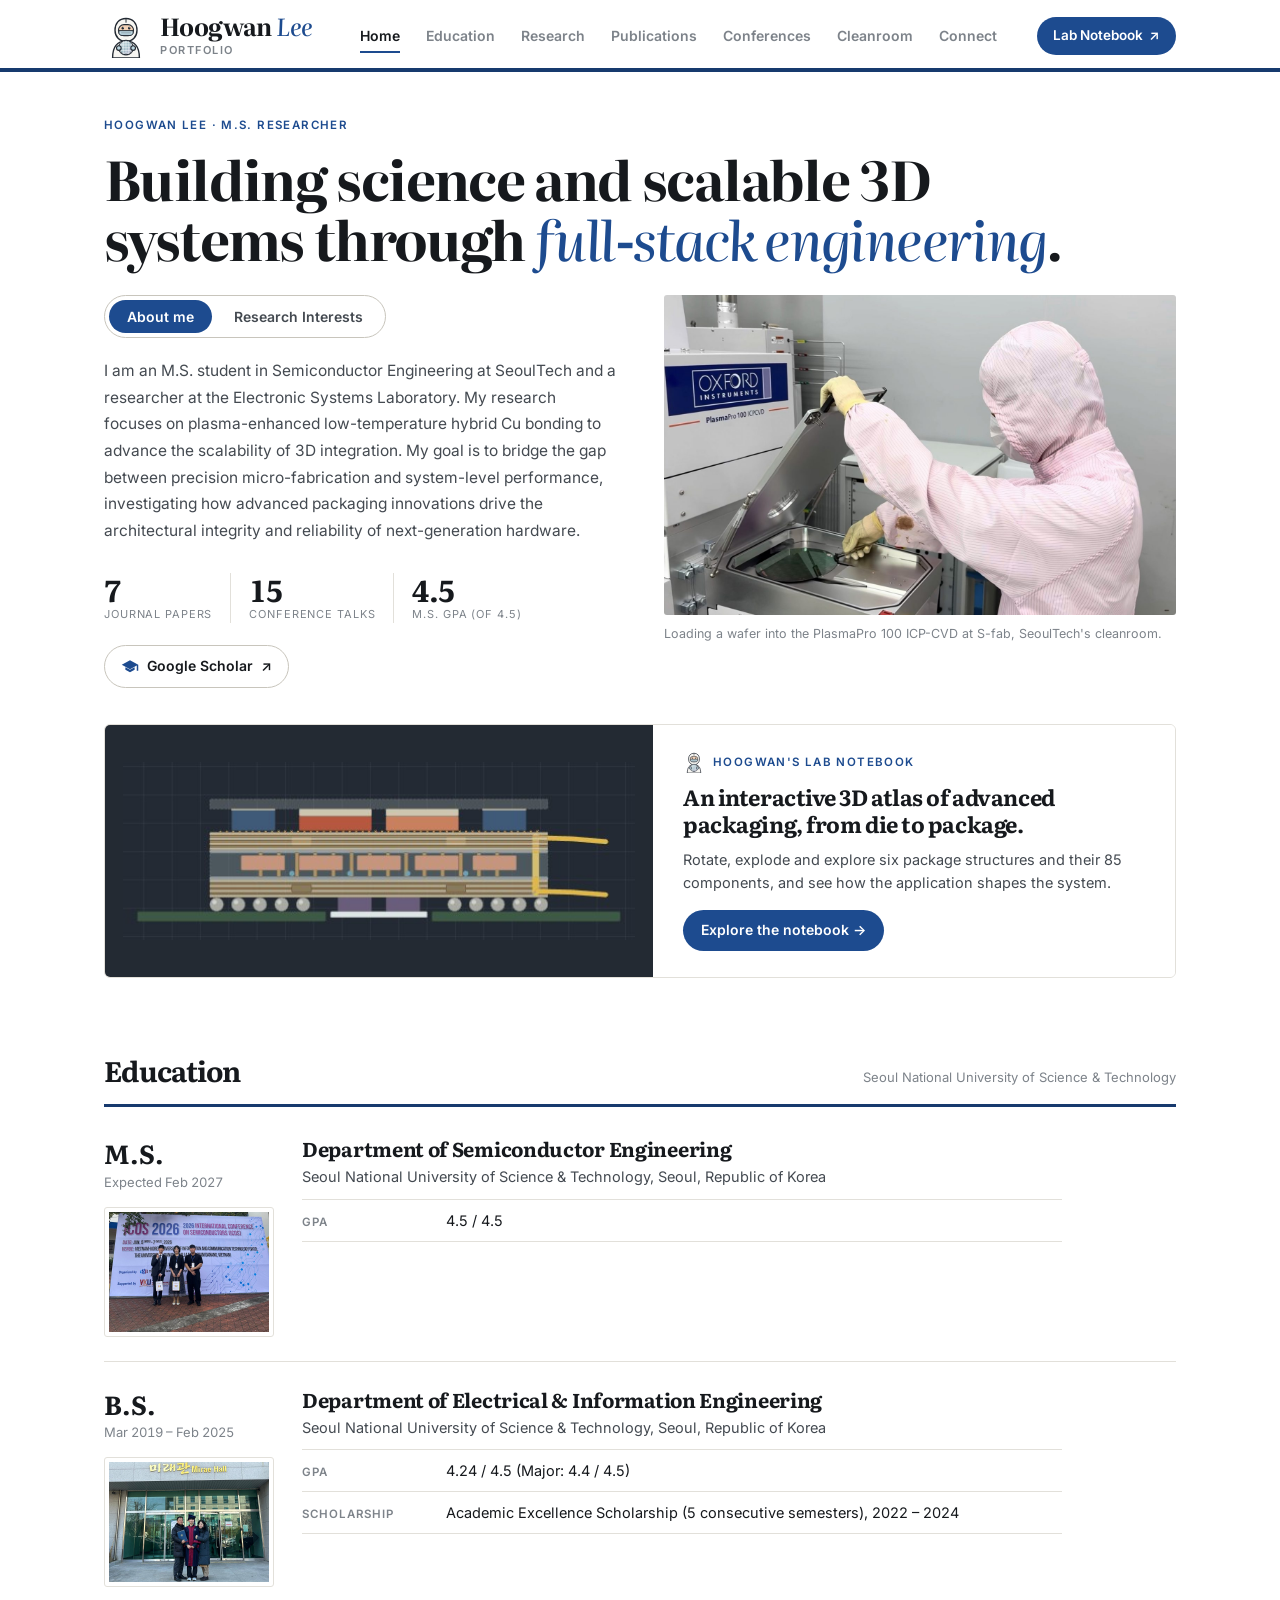
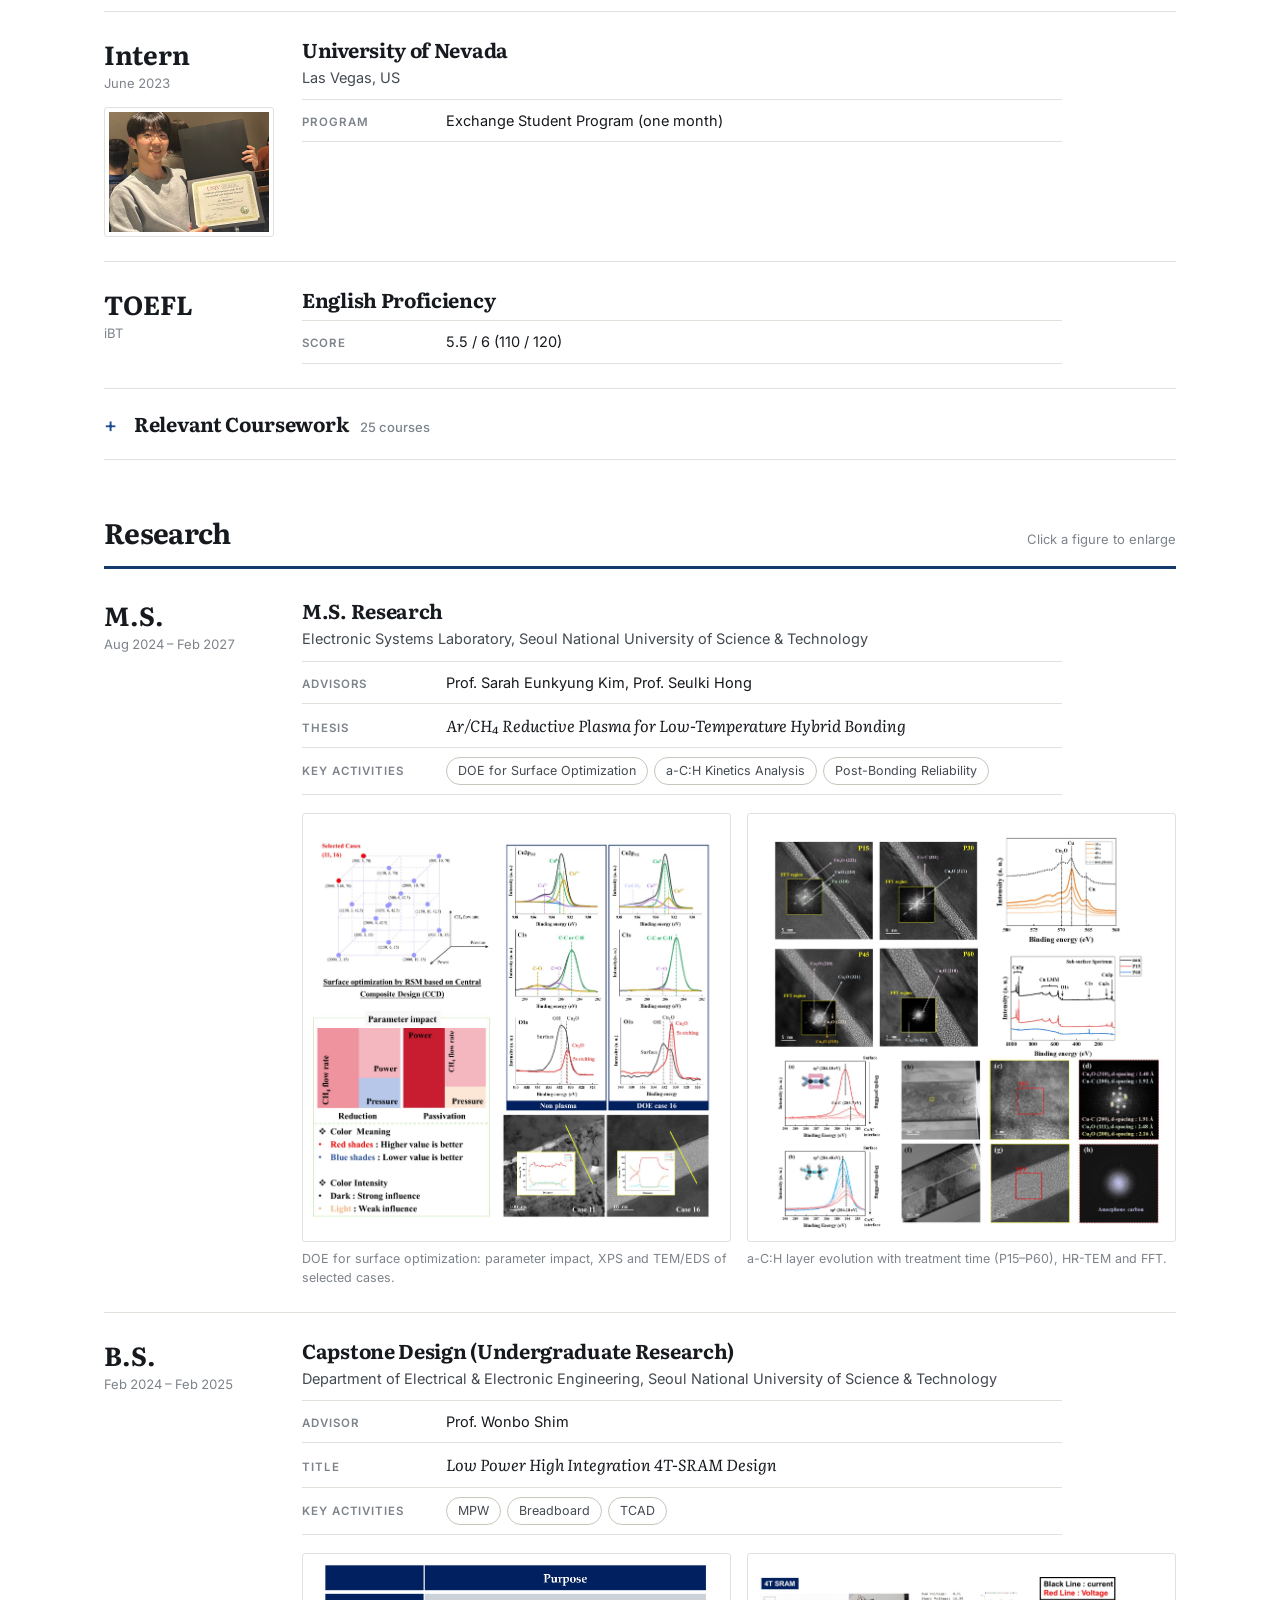
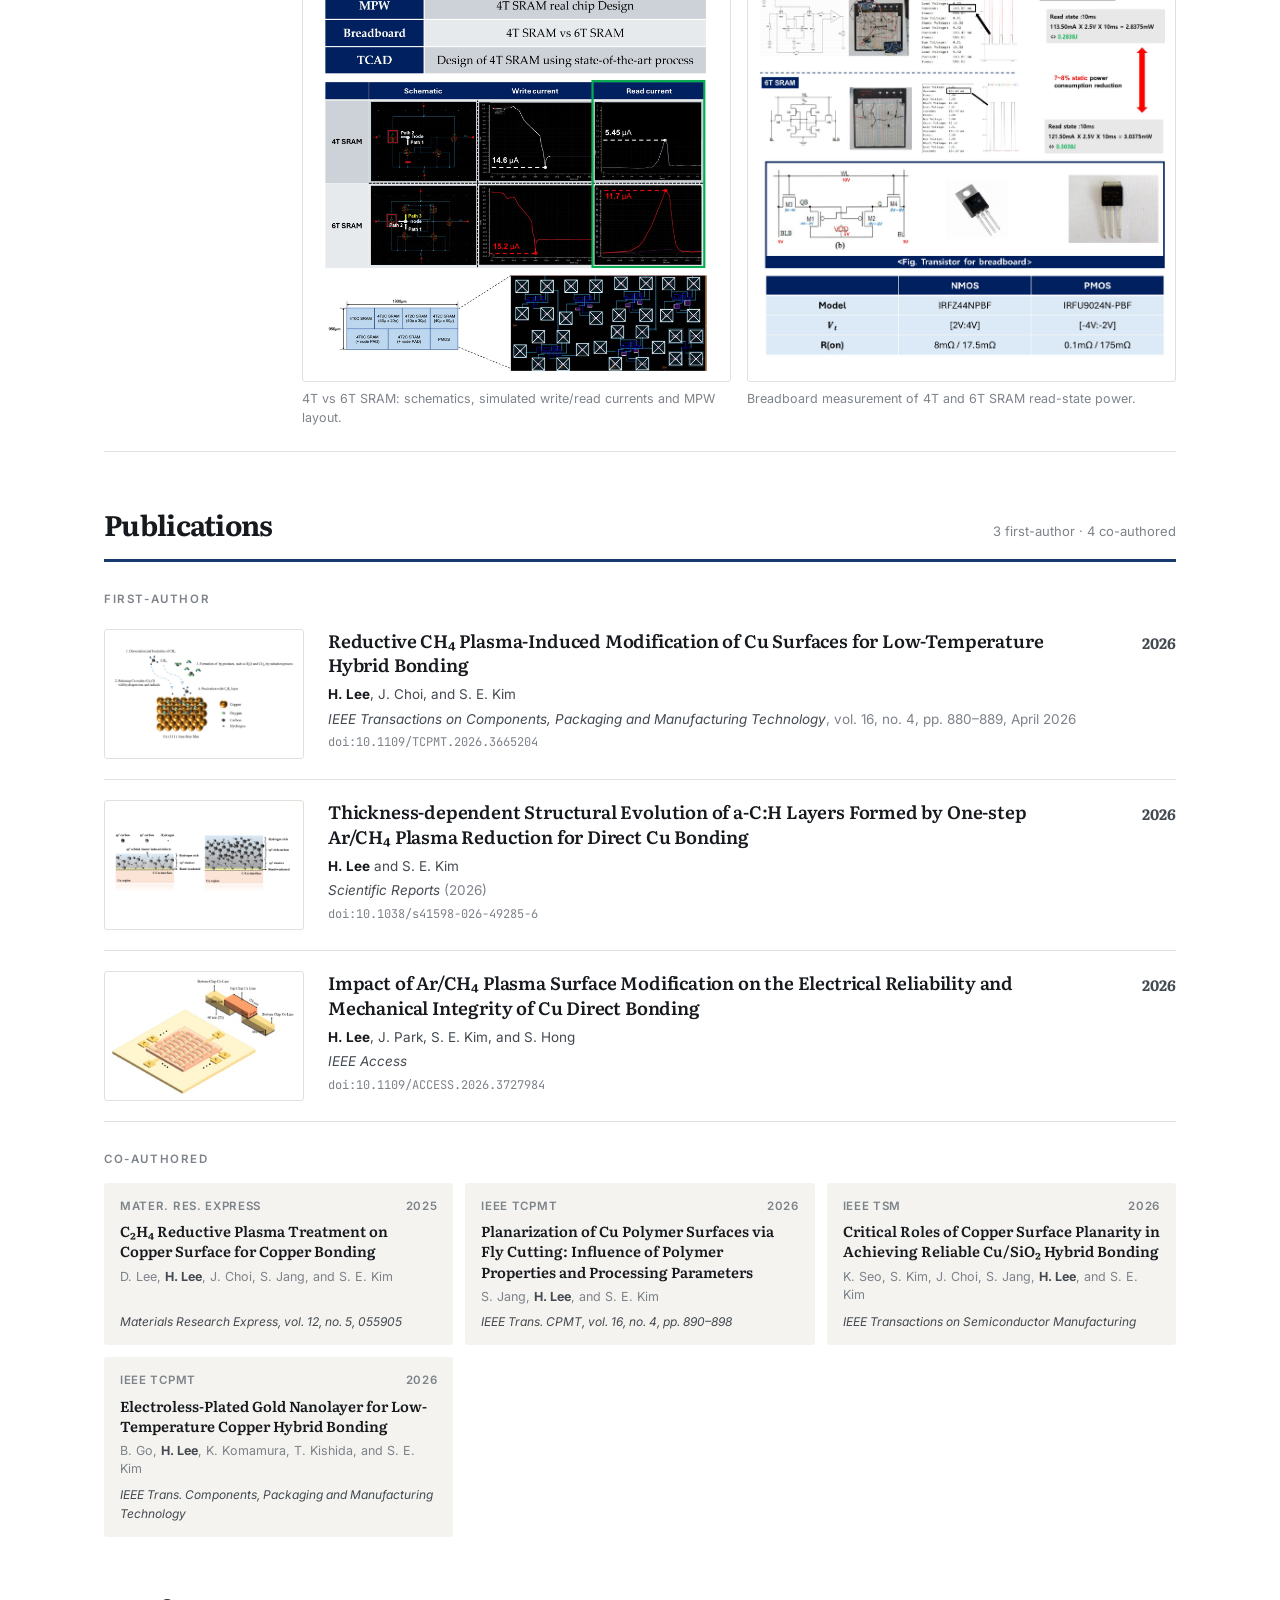
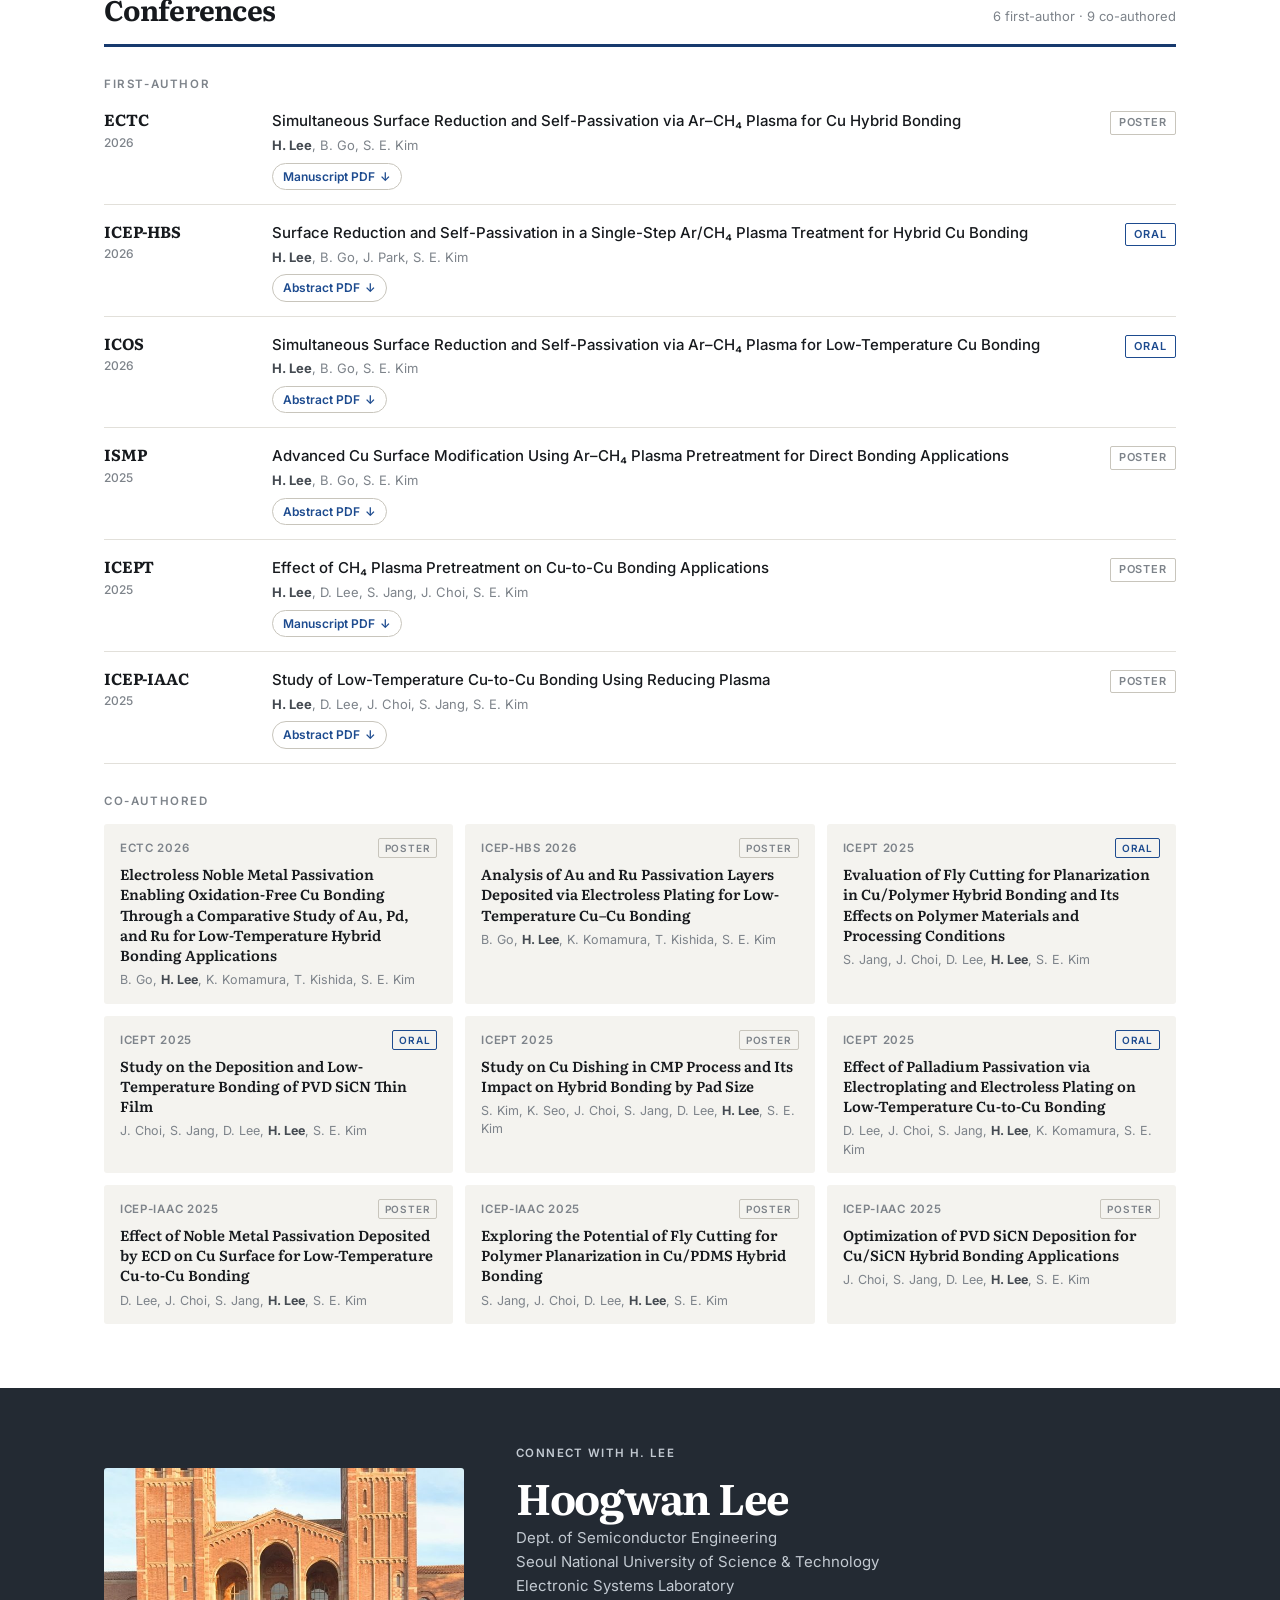
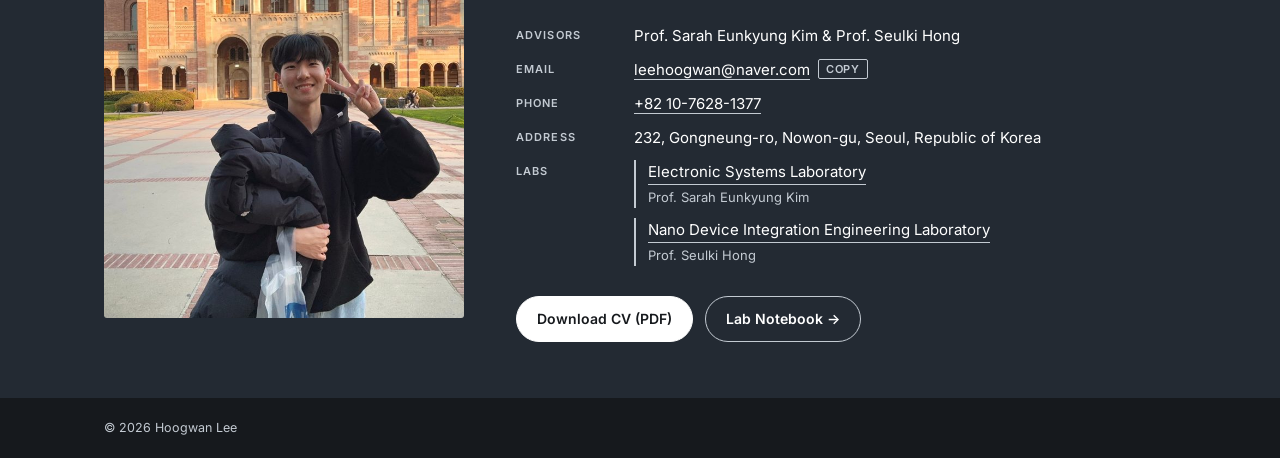
==== index.html @ 61f8e056 "Conferences: downloadable PDFs for first-author abstracts and manuscripts Co-Authored-By: Claude Opu" ====
<!DOCTYPE html>
<html lang="en">
<head>
<meta charset="UTF-8">
<meta name="viewport" content="width=device-width, initial-scale=1.0, viewport-fit=cover">
<title>Hoogwan Lee</title>
<meta name="claude:viewport-fit-sides" content="cover">
<meta name="description" content="Researcher-engineer bridging advanced process innovation with system-level architecture for next-generation 3D integration">
<link rel="icon" type="image/svg+xml" href="assets/engineer.svg">
<meta property="og:type" content="website">
<meta property="og:site_name" content="Hoogwan's Portfolio">
<meta property="og:title" content="Hoogwan's Portfolio">
<meta property="og:description" content="Hoogwan Lee · Semiconductor Engineering · Advanced Packaging">
<meta property="og:url" content="https://hoogwan-portfolio.vercel.app/">
<meta property="og:image" content="https://hoogwan-portfolio.vercel.app/assets/og-image.png">
<meta property="og:image:width" content="1200">
<meta property="og:image:height" content="630">
<meta name="twitter:card" content="summary_large_image">
<meta name="twitter:title" content="Hoogwan's Portfolio">
<meta name="twitter:image" content="https://hoogwan-portfolio.vercel.app/assets/og-image.png">
<link rel="preconnect" href="https://fonts.googleapis.com">
<link rel="preconnect" href="https://fonts.gstatic.com" crossorigin>
<link href="https://fonts.googleapis.com/css2?family=Literata:ital,opsz,wght@0,7..72,400..800;1,7..72,400..700&family=Inter:wght@400;500;600;700&family=JetBrains+Mono:wght@400;500&display=swap" rel="stylesheet">
<style>
/* Layout: science-journal front page (as Hoogwan's Lab Notebook) — white page, ink type, heavy rules in one deep-blue signal colour */
:root {
  --ink: #16191d;
  --slate: #232a33;
  --mist: #c8c5bc;
  --bg: #ffffff;
  --plate: #ffffff;
  --panel: #f4f3ef;
  --line: #e2e0da;
  --line-strong: #c8c5bc;
  --ink-mid: #444a51;
  --ink-soft: #7d838a;
  --rule: #173a6e;
  --signal: #1d4b8f;
  --band: #232a33;
  --band-deep: #16191d;
  --on-band: #ffffff;
  --on-band-soft: #c3cad2;
  --serif: 'Literata', 'Source Serif 4', Georgia, 'Times New Roman', serif;
  --sans: 'Inter', -apple-system, 'Segoe UI', Roboto, 'Apple SD Gothic Neo', sans-serif;
  --mono: 'JetBrains Mono', 'SF Mono', Menlo, Consolas, monospace;
  --masthead-h: 72px;
}
@media (prefers-color-scheme: dark) {
  :root:not([data-theme="light"]) {
    --bg: #121418; --plate: #ffffff; --panel: #1b1e23; --line: #2b2f36; --line-strong: #3d424a; --mist: #4b5361;
    --ink: #eceae5; --ink-mid: #b9bcc1; --ink-soft: #868b92; --rule: #4f7cc4; --signal: #8fb2ea;
    --band: #1e242c; --band-deep: #0f1114; --on-band: #f4f4f2; --on-band-soft: #aab2bb;
    color-scheme: dark;
  }
}
:root[data-theme="dark"] {
  --bg: #121418; --plate: #ffffff; --panel: #1b1e23; --line: #2b2f36; --line-strong: #3d424a; --mist: #4b5361;
  --ink: #eceae5; --ink-mid: #b9bcc1; --ink-soft: #868b92; --rule: #4f7cc4; --signal: #8fb2ea;
  --band: #1e242c; --band-deep: #0f1114; --on-band: #f4f4f2; --on-band-soft: #aab2bb;
  color-scheme: dark;
}

* { box-sizing: border-box; }
[hidden] { display: none !important; }
html { scroll-behavior: smooth; }
@media (prefers-reduced-motion: reduce) { html { scroll-behavior: auto; } * { transition: none !important; } }
body {
  margin: 0; background: var(--bg); color: var(--ink);
  font-family: var(--sans); font-size: 15px; line-height: 1.6; -webkit-font-smoothing: antialiased;
}
a { color: inherit; }
:focus-visible { outline: 2px solid var(--signal); outline-offset: 3px; }
.wrap {
  max-width: 1120px; margin: 0 auto;
  padding-left: max(24px, env(safe-area-inset-left, 0px));
  padding-right: max(24px, env(safe-area-inset-right, 0px));
}

/* ---------- masthead ---------- */
.masthead { position: sticky; top: env(safe-area-inset-top, 0px); z-index: 20; background: var(--bg); box-shadow: inset 0 -4px 0 var(--rule); }
.masthead .wrap { display: flex; align-items: center; gap: 28px; min-height: var(--masthead-h); }
.brand { display: flex; align-items: center; gap: 12px; text-decoration: none; flex-shrink: 0; }
.brand img { width: 44px; height: 44px; display: block; }
.brand-name { display: block; font-family: var(--serif); font-size: 24px; font-weight: 700; line-height: 1.05; letter-spacing: -0.025em; font-variation-settings: "opsz" 60; }
.brand-name em { font-style: italic; font-weight: 500; color: var(--signal); }
.brand-sub { display: block; margin-top: 4px; font-size: 11px; font-weight: 600; letter-spacing: 0.14em; text-transform: uppercase; color: var(--ink-soft); }
.nav { margin-left: auto; display: flex; gap: 2px; overflow-x: auto; scrollbar-width: none; }
.nav::-webkit-scrollbar { display: none; }
.nav a { position: relative; padding: 24px 12px; font-size: 14px; font-weight: 600; color: var(--ink-soft); text-decoration: none; white-space: nowrap; transition: color .15s; }
.nav a:hover, .nav a.active { color: var(--ink); }
.nav a.active::after { content: ""; position: absolute; left: 12px; right: 12px; bottom: 18px; height: 2px; background: var(--signal); }
.nav a.page::after { content: " ↗"; font-weight: 500; color: var(--ink-soft); position: static; background: none; }

.nb-btn { flex-shrink: 0; display: inline-flex; align-items: center; gap: 6px; padding: 8px 16px; border-radius: 999px; background: var(--signal); color: var(--bg); font-size: 13.5px; font-weight: 600; text-decoration: none; white-space: nowrap; transition: filter .15s, transform .15s; }
.nb-btn:hover { filter: brightness(1.12); transform: translateY(-1px); }

/* ---------- shared scaffolding ---------- */
section { scroll-margin-top: calc(var(--masthead-h) + 12px); }
.block { padding-block: 30px 20px; }
.head { display: flex; align-items: baseline; flex-wrap: wrap; gap: 6px 14px; border-bottom: 3px solid var(--rule); padding-bottom: 12px; margin-bottom: 4px; }
.head h2 { margin: 0; font-family: var(--serif); font-size: 28px; font-weight: 700; letter-spacing: -0.025em; text-wrap: balance; }
.head-note { margin-left: auto; font-size: 13px; color: var(--ink-soft); }
.kicker { font-size: 11.5px; font-weight: 600; letter-spacing: 0.12em; text-transform: uppercase; color: var(--signal); }
.sub { margin: 28px 0 0; font-size: 11.5px; font-weight: 600; letter-spacing: 0.14em; text-transform: uppercase; color: var(--ink-soft); }
.link { text-decoration: none; background-image: linear-gradient(var(--signal), var(--signal)); background-size: 0 1.5px; background-position: 0 100%; background-repeat: no-repeat; transition: background-size .25s; }
.link:hover { background-size: 100% 1.5px; }
.more::after { content: " →"; color: var(--signal); }
.chips { display: flex; flex-wrap: wrap; gap: 6px; }
.chip { border: 1px solid var(--line-strong); border-radius: 999px; padding: 3px 11px; font-size: 12.5px; color: var(--ink-mid); background: transparent; white-space: nowrap; }

/* ---------- lead / tabs ---------- */
.lead-top { padding-block: 44px 28px; }
.lead-top h1 { margin: 14px 0 0; max-width: 1000px; font-family: var(--serif); font-size: clamp(32px, 4.4vw, 54px); font-weight: 700; line-height: 1.1; letter-spacing: -0.03em; font-variation-settings: "opsz" 72; text-wrap: balance; }
.lead-top h1 em { font-style: italic; font-weight: 500; color: var(--signal); }
.lead { display: grid; grid-template-columns: 1fr 1fr; gap: 48px; align-items: start; padding-block: 0 36px; }
.lead > * { min-width: 0; }
.tabs { display: inline-flex; gap: 4px; padding: 4px; margin-bottom: 20px; border: 1px solid var(--line-strong); border-radius: 999px; max-width: 100%; overflow-x: auto; scrollbar-width: none; }
.tab { border: 0; background: transparent; padding: 8px 18px; border-radius: 999px; font: 600 14px var(--sans); color: var(--ink-mid); cursor: pointer; white-space: nowrap; transition: background .15s, color .15s; }
.tab:hover { color: var(--ink); background: var(--panel); }
.tab[aria-selected="true"] { color: var(--bg); background: var(--signal); }
.tabpanel { min-height: 0; }
.tabpanel p { margin: 0 0 16px; font-size: 15.5px; line-height: 1.72; color: var(--ink-mid); max-width: 560px; }
.kv { margin: 0; padding: 0; list-style: none; display: grid; gap: 0; max-width: 560px; }
.kv li { display: flex; justify-content: space-between; flex-wrap: wrap; gap: 2px 16px; padding: 8px 0; border-top: 1px solid var(--line); font-size: 14px; }
.kv li span:last-child { color: var(--ink-soft); font-variant-numeric: tabular-nums; }
.interest-tags { margin: 4px 0 18px; }
.stats { display: flex; flex-wrap: wrap; row-gap: 14px; margin-top: 28px; }
.stats div { display: flex; flex-direction: column; padding-right: 18px; margin-right: 18px; border-right: 1px solid var(--line); font-size: 11px; letter-spacing: 0.08em; text-transform: uppercase; color: var(--ink-soft); }
.stats div:last-child { border-right: none; }
.stats b { font-family: var(--serif); font-size: 30px; font-weight: 700; color: var(--ink); letter-spacing: -0.02em; text-transform: none; line-height: 1.1; font-variant-numeric: tabular-nums; }
.fig { margin: 0; }
.fig img { display: block; width: 100%; height: auto; aspect-ratio: 16 / 10; object-fit: cover; border-radius: 3px; max-width: 100%; }
.fig figcaption { margin-top: 10px; font-size: 12.5px; line-height: 1.5; color: var(--ink-soft); }
.fig figcaption b { font-family: var(--serif); color: var(--ink); margin-right: 4px; }

/* ---------- coursework (expandable) ---------- */
.courses { border-bottom: 1px solid var(--line); }
.courses summary { list-style: none; cursor: pointer; display: flex; align-items: baseline; gap: 12px; padding: 18px 0; font-family: var(--serif); font-size: 20px; font-weight: 700; letter-spacing: -0.015em; }
.courses summary::-webkit-details-marker { display: none; }
.courses summary::before { content: "+"; width: 18px; font-family: var(--sans); font-weight: 500; color: var(--signal); }
.courses[open] summary::before { content: "−"; }
.courses summary:hover { color: var(--signal); }
.courses-count { font-family: var(--sans); font-size: 13px; font-weight: 500; color: var(--ink-soft); letter-spacing: 0; }
.courses-body { display: grid; grid-template-columns: 1fr 2fr; gap: 32px; padding: 0 0 24px 30px; }
.courses-body > * { min-width: 0; }
.courses-body h3 { margin: 0 0 8px; font-size: 11.5px; font-weight: 600; letter-spacing: 0.12em; text-transform: uppercase; color: var(--signal); }
.courses-body h3 span { color: var(--ink-soft); margin-left: 4px; }
.course-list { margin: 0; padding: 0; list-style: none; }
.course-list.two { columns: 2; column-gap: 28px; }
.course-list li { break-inside: avoid; padding: 6px 0; border-top: 1px solid var(--line); font-size: 14px; color: var(--ink-mid); }

/* ---------- lab notebook feature card ---------- */
.nb-card { display: grid; grid-template-columns: minmax(0, 1.05fr) minmax(0, 1fr); align-items: stretch; margin-bottom: 40px; border: 1px solid var(--line); border-radius: 6px; overflow: hidden; text-decoration: none; background: var(--plate); transition: border-color .2s, box-shadow .2s; }
.nb-card:hover { border-color: var(--signal); box-shadow: 0 6px 24px rgba(23,58,110,0.12); }
.nb-shot { display: block; background: #232a33; padding: 18px; }
.nb-shot img { display: block; width: 100%; height: 100%; max-width: 100%; object-fit: contain; transition: transform .4s; }
.nb-card:hover .nb-shot img { transform: scale(1.03); }
.nb-text { display: flex; flex-direction: column; justify-content: center; gap: 10px; padding: 26px 30px; background: var(--bg); }
.nb-kicker { display: flex; align-items: center; gap: 8px; font-size: 11.5px; font-weight: 600; letter-spacing: 0.12em; text-transform: uppercase; color: var(--signal); }
.nb-kicker img { width: 22px; height: 22px; }
.nb-title { font-family: var(--serif); font-size: 22px; font-weight: 700; line-height: 1.25; letter-spacing: -0.02em; color: var(--ink); text-wrap: balance; }
.nb-desc { font-size: 14.5px; line-height: 1.6; color: var(--ink-mid); }
.nb-cta { align-self: flex-start; margin-top: 6px; padding: 9px 18px; border-radius: 999px; background: var(--signal); color: var(--bg); font-size: 14px; font-weight: 600; }
.nb-cta span { display: inline-block; transition: transform .2s; }
.nb-card:hover .nb-cta span { transform: translateX(3px); }

/* ---------- rows ---------- */
.rows { display: flex; flex-direction: column; }
.row { display: grid; grid-template-columns: 170px 1fr; gap: 28px; padding: 24px 0; border-bottom: 1px solid var(--line); }
.row > * { min-width: 0; }
.when { font-size: 13px; color: var(--ink-soft); font-variant-numeric: tabular-nums; padding-top: 4px; }
.when .deg { display: block; font-family: var(--serif); font-size: 26px; font-weight: 700; color: var(--ink); line-height: 1.1; margin-bottom: 4px; }
.row h3 { margin: 0 0 4px; font-family: var(--serif); font-size: 20px; font-weight: 700; letter-spacing: -0.015em; line-height: 1.3; }
.row .where { margin: 0 0 10px; color: var(--ink-mid); font-size: 14.5px; }
.facts { margin: 8px 0 0; padding: 0; list-style: none; display: flex; flex-direction: column; font-size: 14.5px; max-width: 760px; border-bottom: 1px solid var(--line); }
.facts li { display: grid; grid-template-columns: 128px 1fr; gap: 16px; padding: 9px 0; border-top: 1px solid var(--line); align-items: baseline; }
.facts li > span { min-width: 0; }
.facts li > span:first-child { color: var(--ink-soft); font-size: 11.5px; font-weight: 600; letter-spacing: 0.08em; text-transform: uppercase; }
.row-photo.zoom { display: block; width: 100%; max-width: 170px; margin-top: 14px; padding: 4px; }
.row-photo.zoom img { aspect-ratio: 4 / 3; object-fit: cover; }
.scholar-link { display: inline-flex; align-items: center; gap: 8px; margin-top: 22px; padding: 9px 16px; border: 1px solid var(--line-strong); border-radius: 999px; font-size: 14px; font-weight: 600; color: var(--ink); text-decoration: none; transition: border-color .15s, color .15s; }
.scholar-link svg { color: var(--signal); }
.scholar-link:hover { border-color: var(--signal); color: var(--signal); }
.thesis { font-family: var(--serif); font-style: italic; font-size: 16px; }

/* figures inside research rows */
.plates { display: grid; grid-template-columns: repeat(2, minmax(0, 1fr)); gap: 16px; margin-top: 18px; }
.plate { margin: 0; display: flex; flex-direction: column; gap: 8px; }
.zoom { display: block; width: 100%; padding: 10px; border: 1px solid var(--line); border-radius: 3px; background: var(--plate); cursor: zoom-in; transition: border-color .15s; }
.zoom:hover { border-color: var(--mist); }
.zoom img { display: block; width: 100%; height: auto; aspect-ratio: 1 / 1; object-fit: contain; max-width: 100%; }
.plate figcaption { font-size: 12.5px; line-height: 1.5; color: var(--ink-soft); }
.plate figcaption b { font-family: var(--serif); color: var(--ink); margin-right: 4px; }

/* ---------- publications: first-author ---------- */
.lead-pubs { list-style: none; margin: 0; padding: 0; }
.lead-pub { display: grid; grid-template-columns: 200px 1fr 60px; gap: 24px; align-items: start; padding: 20px 0; border-bottom: 1px solid var(--line); }
.lead-pub > * { min-width: 0; }
.lead-pub .zoom { padding: 6px; }
.lead-pub .zoom img { aspect-ratio: 16 / 10; }
.pub-title { margin: 0 0 6px; font-family: var(--serif); font-size: 18px; font-weight: 600; line-height: 1.38; letter-spacing: -0.01em; }
.pub-title a { text-decoration: none; }
.pub-auth { margin: 0 0 3px; font-size: 13.5px; color: var(--ink-mid); }
.pub-auth b { color: var(--ink); font-weight: 700; }
.pub-venue { margin: 0; font-size: 13.5px; color: var(--ink-soft); }
.pub-venue i { color: var(--ink-mid); }
.pub-doi { display: block; margin-top: 3px; font-family: var(--mono); font-size: 12px; overflow-wrap: anywhere; }
.pub-year { text-align: right; font-family: var(--serif); font-size: 15px; font-weight: 700; color: var(--ink-mid); padding-top: 2px; }

/* ---------- conferences: first-author ---------- */
.confs { list-style: none; margin: 0; padding: 0; }
.conf { display: grid; grid-template-columns: 150px 1fr 72px; gap: 18px; align-items: baseline; padding: 14px 0; border-bottom: 1px solid var(--line); }
.conf > * { min-width: 0; }
.conf-ev { font-family: var(--serif); font-size: 16px; font-weight: 700; letter-spacing: -0.01em; }
.conf-ev small { display: block; font-family: var(--sans); font-size: 12px; font-weight: 500; color: var(--ink-soft); }
.conf-title { margin: 0 0 3px; font-size: 15px; font-weight: 500; line-height: 1.45; }
.conf-auth { margin: 0; font-size: 13px; color: var(--ink-soft); }
.conf-auth b { color: var(--ink-mid); }
.pdf-link { display: inline-flex; align-items: center; gap: 5px; margin-top: 7px; padding: 3px 10px; border: 1px solid var(--line-strong); border-radius: 999px; font-size: 12px; font-weight: 600; color: var(--signal); text-decoration: none; transition: border-color .15s, background .15s; }
.pdf-link:hover { border-color: var(--signal); background: var(--panel); }
.type { justify-self: end; font-size: 11px; font-weight: 600; letter-spacing: 0.08em; text-transform: uppercase; border: 1px solid var(--line-strong); color: var(--ink-soft); padding: 2px 8px; border-radius: 2px; }
.type.oral { border-color: var(--signal); color: var(--signal); }

/* ---------- co-authored: compact three-column cards ---------- */
.co-grid { list-style: none; margin: 14px 0 0; padding: 0; display: grid; grid-template-columns: repeat(3, minmax(0, 1fr)); gap: 12px; }
.co { display: flex; flex-direction: column; gap: 6px; padding: 14px 16px; background: var(--panel); border-radius: 3px; min-width: 0; }
.co-meta { display: flex; justify-content: space-between; align-items: baseline; gap: 8px; font-size: 11.5px; font-weight: 600; letter-spacing: 0.06em; text-transform: uppercase; color: var(--ink-soft); }
.co-title { margin: 0; font-family: var(--serif); font-size: 14.5px; font-weight: 600; line-height: 1.4; }
.co-title a { text-decoration: none; }
.co-auth { margin: 0; font-size: 12.5px; color: var(--ink-soft); line-height: 1.45; }
.co-auth b { color: var(--ink-mid); }
.co-venue { margin: auto 0 0; font-size: 12px; color: var(--ink-mid); font-style: italic; }
.co .type { justify-self: auto; font-size: 10px; padding: 1px 6px; }

/* ---------- lab notebook card ---------- */
.note-card { margin-top: 22px; display: flex; align-items: center; gap: 16px; flex-wrap: wrap; background: var(--panel); padding: 18px 20px; border-radius: 3px; }
.note-card img { width: 40px; height: 40px; }
.note-card > div { flex: 1; min-width: 200px; }
.note-card strong { display: block; font-family: var(--serif); font-size: 17px; }
.note-card span { font-size: 13.5px; color: var(--ink-mid); }
.note-card a { font-weight: 600; font-size: 14px; text-decoration: none; }

/* ---------- cleanroom page ---------- */
.page-head { padding-block: 44px 8px; }
.page-head h1 { margin: 12px 0 10px; font-family: var(--serif); font-size: clamp(32px, 4vw, 46px); font-weight: 700; letter-spacing: -0.03em; line-height: 1.1; }
.page-head p { margin: 0; max-width: 620px; font-size: 16px; color: var(--ink-mid); }
.video { margin-top: 26px; position: relative; width: 100%; max-width: 100%; aspect-ratio: 16 / 9; background: var(--band-deep); border-radius: 3px; overflow: hidden; }
.video iframe { position: absolute; inset: 0; width: 100%; height: 100%; border: 0; }
.back { font-size: 13.5px; font-weight: 600; text-decoration: none; color: var(--ink-soft); }
.back:hover { color: var(--ink); }
.tools { display: grid; grid-template-columns: repeat(auto-fill, minmax(230px, 1fr)); gap: 0 28px; margin-top: 6px; }
.tool { padding: 12px 0; border-bottom: 1px solid var(--line); display: flex; flex-direction: column; gap: 1px; }
.tool b { font-weight: 600; font-size: 14.5px; }
.tool span { font-size: 12.5px; color: var(--ink-soft); font-family: var(--mono); }
.skills { display: grid; grid-template-columns: repeat(2, minmax(0, 1fr)); gap: 28px; }
.skills h3 { margin: 22px 0 10px; font-family: var(--serif); font-size: 18px; }

/* ---------- blog cards & posts ---------- */
.blog-lede { margin: 14px 0 0; max-width: 620px; font-family: var(--serif); font-style: italic; font-size: 16px; color: var(--ink-mid); }
.blog-grid { list-style: none; margin: 22px 0 0; padding: 0; display: grid; grid-template-columns: repeat(3, minmax(0, 1fr)); gap: 20px; }
.post-card { display: flex; flex-direction: column; gap: 14px; height: 100%; padding: 14px 14px 18px; background: var(--panel); border-radius: 4px; text-decoration: none; transition: background .2s; }
.post-card:hover { background: var(--line); }
.post-card img { display: block; width: 100%; height: auto; aspect-ratio: 347 / 242; object-fit: cover; border-radius: 3px; max-width: 100%; background: var(--plate); }
.post-title { font-family: var(--serif); font-size: 17px; font-weight: 700; line-height: 1.35; letter-spacing: -0.01em; }
.post-go { margin-top: auto; align-self: center; width: 28px; height: 28px; border-radius: 50%; background: var(--signal); color: var(--bg); display: flex; align-items: center; justify-content: center; font-size: 15px; transition: transform .2s; }
.post-card:hover .post-go { transform: translateX(3px); }
.post-hero { margin: 26px 0 0; max-width: 760px; }
.post-hero img { display: block; width: 100%; height: auto; border-radius: 3px; max-width: 100%; }
.post-body { max-width: 860px; padding-block: 8px 8px; font-size: 16px; line-height: 1.75; color: var(--ink-mid); }
.post-sec { padding-top: 34px; }
.post-sec > p, .post-sec > ul, .post-sec > ol { max-width: 720px; }
.post-sec h2 { margin: 0 0 16px; padding-bottom: 10px; border-bottom: 3px solid var(--rule); font-family: var(--serif); font-size: 26px; font-weight: 700; letter-spacing: -0.02em; line-height: 1.25; color: var(--ink); }
.sec-n { color: var(--signal); margin-right: 4px; }
.post-sec h3 { margin: 32px 0 10px; font-family: var(--serif); font-size: 20px; font-weight: 700; letter-spacing: -0.015em; color: var(--ink); }
.post-sec h4 { margin: 40px 0 10px; padding-top: 18px; border-top: 1px solid var(--line-strong); font-family: var(--serif); font-size: 21px; font-weight: 700; letter-spacing: -0.015em; color: var(--signal); }
.post-sec h5 { margin: 30px 0 4px; padding: 2px 0 2px 12px; border-left: 4px solid var(--signal); font-family: var(--serif); font-size: 18px; font-weight: 700; letter-spacing: -0.01em; line-height: 1.35; color: var(--ink); }
.post-sec p { margin: 0 0 14px; max-width: 720px; }
.callout { padding: 6px 0 6px 18px; border-left: 3px solid var(--signal); font-family: var(--serif); font-size: 19px; line-height: 1.55; color: var(--ink); }
.flow { counter-reset: step; list-style: none; margin: 4px 0 18px; padding: 0; display: flex; flex-wrap: wrap; align-items: center; gap: 8px 6px; }
.flow li { display: flex; align-items: center; gap: 6px; font-size: 13.5px; font-weight: 600; color: var(--ink); }
.flow li:not(:last-child)::after { content: "›"; color: var(--signal); font-size: 18px; font-weight: 500; margin-left: 2px; }
.flow li { padding: 0; counter-increment: step; }
.flow li::before { content: counter(step); display: inline-flex; align-items: center; justify-content: center; width: 20px; height: 20px; border-radius: 50%; border: 1px solid var(--line-strong); font-size: 11px; color: var(--ink-soft); }
.spec { margin: 6px 0 14px; padding: 0; list-style: none; border-bottom: 1px solid var(--line); }
.spec li { padding: 8px 0; border-top: 1px solid var(--line); font-size: 15px; line-height: 1.6; }
.spec li b { color: var(--ink); font-weight: 600; margin-right: 4px; }
.post-fig { margin: 16px 0 0; min-width: 0; }
.post-fig.narrow { max-width: 680px; }
.post-fig.portrait { max-width: 420px; }
.fig-grid4 { display: grid; grid-template-columns: repeat(4, minmax(0, 1fr)); gap: 14px; margin-top: 16px; align-items: start; }
.fig-grid4 .post-fig { margin: 0; }
.fig-grid4 .zoom { padding: 6px; }
.fig-grid4 .post-fig .zoom img { aspect-ratio: 3 / 4; object-fit: cover; }
.fig-grid4 figcaption { font-weight: 600; color: var(--ink-mid); }
.post-sec > .phases { max-width: none; }
.phases { list-style: none; margin: 10px 0 0; padding: 0; display: grid; grid-template-columns: repeat(3, minmax(0, 1fr)); gap: 14px; }
.phases li { position: relative; display: flex; flex-direction: column; gap: 6px; padding: 18px 18px 6px; background: var(--panel); border-radius: 4px; border-top: 3px solid var(--signal); min-width: 0; }
.phase-n { font-size: 11.5px; font-weight: 600; letter-spacing: 0.12em; text-transform: uppercase; color: var(--signal); }
.phases b { font-family: var(--serif); font-size: 17px; color: var(--ink); }
.phases p { font-size: 14.5px; line-height: 1.65; }
.table-scroll { margin-top: 14px; max-width: 100%; overflow-x: auto; border: 1px solid var(--line); border-radius: 4px; }
.data-table { width: 100%; border-collapse: collapse; font-size: 13px; line-height: 1.35; font-variant-numeric: tabular-nums; color: var(--ink); white-space: nowrap; }
.data-table caption { caption-side: top; text-align: left; padding: 10px 12px; font-size: 11.5px; font-weight: 600; letter-spacing: 0.08em; text-transform: uppercase; color: var(--ink-soft); background: var(--bg); border-bottom: 1px solid var(--line); }
.data-table th, .data-table td { padding: 8px 6px; text-align: center; border-bottom: 1px solid var(--line); }
.data-table thead th { background: var(--panel); font-size: 12px; font-weight: 600; color: var(--ink-mid); vertical-align: bottom; }
.data-table thead th small { display: block; font-weight: 500; color: var(--ink-soft); font-size: 11px; }
.data-table tbody th { font-weight: 700; text-align: left; }
.data-table tbody tr:last-child th, .data-table tbody tr:last-child td { border-bottom: 0; }
.data-table .hl { color: var(--signal); font-weight: 700; }
.data-table thead .hl { color: var(--signal); }
.post-fig .zoom img { aspect-ratio: auto; }
.post-fig figcaption { margin-top: 8px; font-size: 13px; color: var(--ink-soft); }
.fig-pair { display: grid; grid-template-columns: repeat(2, minmax(0, 1fr)); gap: 16px; align-items: start; margin-top: 16px; }
.fig-pair .post-fig { margin: 0; }
.insights { display: flex; flex-direction: column; gap: 14px; }
.insight { padding: 20px 24px 8px; background: var(--panel); border-radius: 4px; border-left: 4px solid var(--signal); }
.insight h3 { margin: 0 0 8px; font-size: 17px; }
.insight p { font-size: 15px; line-height: 1.7; max-width: none; }
.more-posts { max-width: 860px; margin-top: 56px; padding-top: 22px; border-top: 3px solid var(--rule); }
.more-posts h2 { margin: 0 0 16px; font-family: var(--serif); font-size: 22px; font-weight: 700; letter-spacing: -0.02em; color: var(--ink); }
.more-posts .blog-grid { margin-top: 0; grid-template-columns: repeat(2, minmax(0, 1fr)); max-width: 860px; }
.post-pending { padding: 16px 18px; border-left: 2px solid var(--line-strong); color: var(--ink-soft); font-style: italic; }

/* ---------- connect ---------- */
.connect { margin-top: 44px; background: var(--band); color: var(--on-band); }
.connect .wrap { padding-block: 56px; display: grid; grid-template-columns: 360px 1fr; gap: 52px; align-items: center; }
.connect .wrap > * { min-width: 0; }
.connect .kicker { color: var(--on-band-soft); }
.portrait { margin: 0; }
.portrait img { display: block; width: 100%; height: auto; aspect-ratio: 4 / 5; object-fit: cover; object-position: 47% 60%; border-radius: 3px; max-width: 100%; }
.connect h2 { margin: 12px 0 6px; font-family: var(--serif); font-size: clamp(30px, 3.4vw, 42px); font-weight: 700; letter-spacing: -0.03em; line-height: 1.1; }
.affil { margin: 0 0 26px; color: var(--on-band-soft); font-size: 15px; line-height: 1.6; }
.contact { margin: 0; display: grid; grid-template-columns: 100px 1fr; gap: 10px 18px; font-size: 15px; }
.contact dt { font-size: 11px; font-weight: 600; letter-spacing: 0.1em; text-transform: uppercase; color: var(--on-band-soft); padding-top: 3px; }
.contact dd { margin: 0; min-width: 0; overflow-wrap: anywhere; }
.contact a { text-decoration: none; border-bottom: 1px solid var(--on-band-soft); }
.contact a:hover { border-bottom-color: var(--on-band); }
.labs { list-style: none; margin: 0; padding: 0; display: flex; flex-direction: column; gap: 10px; }
.labs li { display: flex; flex-direction: column; gap: 2px; padding-left: 12px; border-left: 2px solid var(--on-band-soft); }
.labs li span { font-size: 13px; color: var(--on-band-soft); }
.labs a { align-self: flex-start; }
.copy { margin-left: 8px; font: 600 11px var(--sans); letter-spacing: 0.06em; text-transform: uppercase; background: transparent; color: var(--on-band-soft); border: 1px solid var(--on-band-soft); border-radius: 2px; padding: 2px 7px; cursor: pointer; vertical-align: 2px; }
.copy:hover { color: var(--on-band); border-color: var(--on-band); }
.actions { display: flex; flex-wrap: wrap; gap: 12px; margin-top: 30px; }
.btn { display: inline-flex; align-items: center; gap: 8px; padding: 11px 20px; border-radius: 999px; font-weight: 600; font-size: 14px; text-decoration: none; border: 1px solid var(--on-band-soft); color: var(--on-band); }
.btn.primary { background: var(--on-band); border-color: var(--on-band); color: var(--band-deep); }
.btn:hover { border-color: var(--on-band); }
footer { background: var(--band-deep); color: var(--on-band-soft); }
footer .wrap { padding-block: 20px; display: flex; flex-wrap: wrap; justify-content: space-between; gap: 8px; font-size: 12.5px; }
.cleanroom-page footer { margin-top: 56px; }

/* ---------- lightbox ---------- */
.lightbox { position: fixed; inset: 0; z-index: 50; background: rgba(28,31,36,0.86); display: flex; align-items: center; justify-content: center;
  padding: calc(16px + env(safe-area-inset-top, 0px)) max(16px, env(safe-area-inset-right, 0px)) calc(16px + env(safe-area-inset-bottom, 0px)) max(16px, env(safe-area-inset-left, 0px)); }
.lightbox figure { margin: 0; max-width: min(1200px, 100%); max-height: 100%; display: flex; flex-direction: column; gap: 10px; }
.lightbox img { display: block; max-width: 100%; max-height: calc(100vh - 120px); object-fit: contain; background: #ffffff; border-radius: 3px; padding: 10px; }
.lightbox figcaption { color: #f2ede7; font-size: 13.5px; line-height: 1.5; }
.lightbox-close { position: absolute; top: calc(12px + env(safe-area-inset-top, 0px)); right: max(12px, env(safe-area-inset-right, 0px)); border: 1px solid #9aa2ad; background: #1c1f24; color: #f2ede7; border-radius: 999px; padding: 6px 14px; font: 600 13px var(--sans); cursor: pointer; }

/* ---------- responsive ---------- */
@media (max-width: 900px) {
  :root { --masthead-h: 112px; }
  .masthead .wrap { flex-direction: column; align-items: stretch; gap: 0; padding-top: 12px; }
  .nav { margin-left: -12px; }
  .nav a { padding: 14px 12px 18px; }
  .nav a.active::after { bottom: 10px; }
  .masthead .wrap { position: relative; }
  .nb-btn { position: absolute; top: 18px; right: max(24px, env(safe-area-inset-right, 0px)); padding: 7px 13px; font-size: 12.5px; }
  .nb-card { grid-template-columns: 1fr; }
  .nb-text { padding: 20px 20px 22px; }
  .lead-top { padding-block: 32px 22px; }
  .lead { grid-template-columns: 1fr; gap: 28px; }
  .tabpanel { min-height: 0; }
  .connect .wrap { grid-template-columns: 1fr; gap: 32px; }
  .portrait { max-width: 360px; }
  .skills { grid-template-columns: 1fr; gap: 0; }
  .courses-body { grid-template-columns: 1fr; padding-left: 0; }
  .co-grid { grid-template-columns: repeat(2, minmax(0, 1fr)); }
  .blog-grid { grid-template-columns: repeat(2, minmax(0, 1fr)); }
  .fig-grid4 { grid-template-columns: repeat(2, minmax(0, 1fr)); }
  .phases { grid-template-columns: 1fr; }
  .lead-pub { grid-template-columns: 160px 1fr; }
  .lead-pub .pub-year { grid-column: 2; grid-row: 1; text-align: left; padding: 0; font-size: 13px; }
  .lead-pub .pub-body { grid-column: 2; }
  .lead-pub .zoom { grid-row: 1 / span 2; }
}
@media (max-width: 640px) {
  .wrap { padding-left: max(16px, env(safe-area-inset-left, 0px)); padding-right: max(16px, env(safe-area-inset-right, 0px)); }
  :root { --masthead-h: 104px; }
  .nb-btn { right: max(16px, env(safe-area-inset-right, 0px)); }
  .row { grid-template-columns: 1fr; gap: 8px; }
  .when .deg { display: inline; font-size: 22px; margin-right: 8px; }
  .row-photo.zoom { max-width: 220px; }
  .facts li { grid-template-columns: 1fr; gap: 2px; }
  .plates { grid-template-columns: 1fr; }
  .course-list.two { columns: 1; }
  .lead-pub { grid-template-columns: 1fr; gap: 10px; }
  .lead-pub .zoom, .lead-pub .pub-year, .lead-pub .pub-body { grid-column: auto; grid-row: auto; }
  .lead-pub .zoom { max-width: 260px; }
  .conf { grid-template-columns: 1fr auto; gap: 4px 12px; }
  .conf-body { grid-column: 1 / -1; }
  .co-grid { grid-template-columns: 1fr; }
  .blog-grid { grid-template-columns: 1fr; }
  .fig-pair { grid-template-columns: 1fr; }
  .more-posts .blog-grid { grid-template-columns: 1fr; }
  .contact { grid-template-columns: 1fr; gap: 2px; }
  .contact dd { margin-bottom: 10px; }
}
</style>
</head>
<body>
<header class="masthead">
  <div class="wrap">
    <a class="brand" href="#about" aria-label="Hoogwan Lee portfolio, back to top">
      <img src="assets/engineer.svg" alt="" width="44" height="44">
      <span>
        <span class="brand-name">Hoogwan <em>Lee</em></span>
        <span class="brand-sub">Portfolio</span>
      </span>
    </a>
    <nav class="nav" id="nav" aria-label="Sections">
      <a href="#about">Home</a>
      <a href="#education">Education</a>
      <a href="#research">Research</a>
      <a href="#publications">Publications</a>
      <a href="#conferences">Conferences</a>
      <a href="cleanroom.html">Cleanroom</a>
      <a href="#connect">Connect</a>
    </nav>
    <a class="nb-btn" href="https://advanced-packaging-study-hg.vercel.app/" target="_blank" rel="noopener">Lab Notebook <span aria-hidden="true">↗</span></a>
  </div>
</header>
<main>
  <!-- ABOUT -->
  <section id="about" class="wrap">
    <div class="lead-top">
      <div class="kicker">Hoogwan Lee · M.S. Researcher</div>
      <h1>Building science and scalable 3D systems through <em>full-stack engineering</em>.</h1>
    </div>
    <div class="lead">
      <div>

        <div class="tabs" role="tablist" aria-label="Overview">
          <button class="tab" role="tab" id="tab-about" aria-controls="panel-about" aria-selected="true">About me</button>
          <button class="tab" role="tab" id="tab-int" aria-controls="panel-int" aria-selected="false" tabindex="-1">Research Interests</button>
        </div>

        <div class="tabpanel" role="tabpanel" id="panel-about" aria-labelledby="tab-about">
          <p>I am an M.S. student in Semiconductor Engineering at SeoulTech and a researcher at the Electronic Systems Laboratory. My research focuses on plasma-enhanced low-temperature hybrid Cu bonding to advance the scalability of 3D integration. My goal is to bridge the gap between precision micro-fabrication and system-level performance, investigating how advanced packaging innovations drive the architectural integrity and reliability of next-generation hardware.</p>
        </div>

        <div class="tabpanel" role="tabpanel" id="panel-int" aria-labelledby="tab-int" hidden>
          <p>I am deeply interested in 3D integration processes, specifically focusing on the convergence where advanced packaging increasingly adopts precision front-end fabrication methodologies. I am fascinated by the challenge of bridging the gap between micro-scale manufacturing and robust packaging solutions to enable high-density architectures. Furthermore, I am passionate about exploring the holistic system-level impact, dedicated to studying how process-level innovations dictate the performance, reliability, and architectural integrity of the entire hardware ecosystem.</p>
          <div class="chips interest-tags"><span class="chip">Advanced Packaging Integration</span><span class="chip">Packaging System-Level Integration</span></div>
          <a class="link more" href="https://advanced-packaging-study-hg.vercel.app/" target="_blank" rel="noopener"><strong>Hoogwan's Lab Notebook</strong> · an interactive atlas of advanced packaging</a>
        </div>

        <div class="stats">
          <div><b>7</b>Journal papers</div>
          <div><b>15</b>Conference talks</div>
          <div><b>4.5</b>M.S. GPA (of 4.5)</div>
        </div>
        <a class="scholar-link" href="https://scholar.google.com/citations?hl=en&amp;user=w-j1d1kAAAAJ&amp;view_op=list_works&amp;sortby=pubdate" target="_blank" rel="noopener">
          <svg viewBox="0 0 24 24" width="18" height="18" aria-hidden="true"><path fill="currentColor" d="M12 3 1 9l11 6 9-4.91V17h2V9L12 3zm-6.18 9.3v3.2L12 19l6.18-3.5v-3.2L12 15.73 5.82 12.3z"/></svg>
          Google Scholar <span aria-hidden="true">↗</span>
        </a>
      </div>
      <figure class="fig">
        <img src="assets/cleanroom.jpg" alt="Hoogwan Lee in a cleanroom suit loading a wafer into an Oxford Instruments PlasmaPro 100 ICP-CVD tool" width="1600" height="914">
        <figcaption>Loading a wafer into the PlasmaPro 100 ICP-CVD at S-fab, SeoulTech's cleanroom.</figcaption>
      </figure>
    </div>
    <a class="nb-card" href="https://advanced-packaging-study-hg.vercel.app/" target="_blank" rel="noopener">
      <span class="nb-shot"><img src="assets/notebook-preview.jpg" alt="3D cross-section of a future AI server node package from Hoogwan's Lab Notebook" width="506" height="176" loading="lazy"></span>
      <span class="nb-text">
        <span class="nb-kicker"><img src="assets/engineer.svg" alt="" width="22" height="22"> Hoogwan's Lab Notebook</span>
        <span class="nb-title">An interactive 3D atlas of advanced packaging, from die to package.</span>
        <span class="nb-desc">Rotate, explode and explore six package structures and their 85 components, and see how the application shapes the system.</span>
        <span class="nb-cta">Explore the notebook <span aria-hidden="true">→</span></span>
      </span>
    </a>
  </section>

  <!-- EDUCATION -->
  <section id="education" class="wrap block">
    <div class="head"><h2>Education</h2><span class="head-note">Seoul National University of Science &amp; Technology</span></div>
    <div class="rows">
      <article class="row">
        <div class="when"><span class="deg">M.S.</span>Expected Feb 2027
          <button class="zoom row-photo" type="button" data-cap="" data-full="assets/edu-ms.jpg"><img src="assets/edu-ms-thumb.jpg" alt="Hoogwan Lee with colleagues in front of the ICOS 2026 conference banner in Danang, Vietnam" width="640" height="480" loading="lazy"></button>
        </div>
        <div>
          <h3>Department of Semiconductor Engineering</h3>
          <p class="where">Seoul National University of Science &amp; Technology, Seoul, Republic of Korea</p>
          <ul class="facts"><li><span>GPA</span><span>4.5 / 4.5</span></li></ul>
        </div>
      </article>
      <article class="row">
        <div class="when"><span class="deg">B.S.</span>Mar 2019 – Feb 2025
          <button class="zoom row-photo" type="button" data-cap="" data-full="assets/edu-bs.jpg"><img src="assets/edu-bs-thumb.jpg" alt="Hoogwan Lee in graduation gown with his family in front of Mirae Hall" width="640" height="480" loading="lazy"></button>
        </div>
        <div>
          <h3>Department of Electrical &amp; Information Engineering</h3>
          <p class="where">Seoul National University of Science &amp; Technology, Seoul, Republic of Korea</p>
          <ul class="facts">
            <li><span>GPA</span><span>4.24 / 4.5 (Major: 4.4 / 4.5)</span></li>
            <li><span>Scholarship</span><span>Academic Excellence Scholarship (5 consecutive semesters), 2022 – 2024</span></li>
          </ul>
        </div>
      </article>
      <article class="row">
        <div class="when"><span class="deg">Intern</span>June 2023
          <button class="zoom row-photo" type="button" data-cap="" data-full="assets/edu-unlv.jpg"><img src="assets/edu-unlv-thumb.jpg" alt="Hoogwan Lee holding a UNLV College of Engineering certificate of completion" width="640" height="480" loading="lazy"></button>
        </div>
        <div>
          <h3>University of Nevada</h3>
          <p class="where">Las Vegas, US</p>
          <ul class="facts"><li><span>Program</span><span>Exchange Student Program (one month)</span></li></ul>
        </div>
      </article>
      <article class="row">
        <div class="when"><span class="deg">TOEFL</span>iBT</div>
        <div>
          <h3>English Proficiency</h3>
          <ul class="facts"><li><span>Score</span><span>5.5 / 6 (110 / 120)</span></li></ul>
        </div>
      </article>
    </div>
    <details class="courses">
      <summary>Relevant Coursework <span class="courses-count">25 courses</span></summary>
      <div class="courses-body">
        <div>
          <h3>M.S. degree <span>6</span></h3>
          <ul class="course-list">
              <li>Plasma in Materials Engineering</li>
              <li>Special Topics on Semiconductor Processing</li>
              <li>Advanced Microwave Engineering</li>
              <li>Advanced Semiconductor Packaging</li>
              <li>Special Topics on Advanced AI Semiconductor</li>
              <li>Organic Materials for Semiconductor Packaging</li>
          </ul>
        </div>
        <div>
          <h3>Undergraduate <span>19</span></h3>
          <ul class="course-list two">
              <li>Advanced Semiconductor Packaging</li>
              <li>Semiconductor Fabrication Lab</li>
              <li>Memory Device</li>
              <li>Semiconductor Devices</li>
              <li>Introduction to Materials Science and Engineering</li>
              <li>Advanced Semiconductor Devices</li>
              <li>Electronic Circuits 1</li>
              <li>Analog Front-End Integrated Circuit Design</li>
              <li>Semiconductor Device Processing</li>
              <li>Data Based Semiconductor Innovation</li>
              <li>Introduction to Semiconductor Engineering</li>
              <li>Digital System Design</li>
              <li>Computer Architecture</li>
              <li>Electronic Circuit Analysis 1 &amp; 2</li>
              <li>Signals and Systems</li>
              <li>Engineering Electromagnetics 1 &amp; 2</li>
              <li>Digital Logic Circuit</li>
              <li>Microwave Integrated Circuits 1</li>
              <li>Capstone Design 1 &amp; 2</li>
          </ul>
        </div>
      </div>
    </details>
  </section>

  <!-- RESEARCH -->
  <section id="research" class="wrap block">
    <div class="head"><h2>Research</h2><span class="head-note">Click a figure to enlarge</span></div>
    <div class="rows">
      <article class="row">
        <div class="when"><span class="deg">M.S.</span>Aug 2024 – Feb 2027</div>
        <div>
          <h3>M.S. Research</h3>
          <p class="where">Electronic Systems Laboratory, Seoul National University of Science &amp; Technology</p>
          <ul class="facts">
            <li><span>Advisors</span><span>Prof. Sarah Eunkyung Kim, Prof. Seulki Hong</span></li>
            <li><span>Thesis</span><span class="thesis">Ar/CH₄ Reductive Plasma for Low-Temperature Hybrid Bonding</span></li>
            <li><span>Key activities</span><span class="chips"><span class="chip">DOE for Surface Optimization</span><span class="chip">a-C:H Kinetics Analysis</span><span class="chip">Post-Bonding Reliability</span></span></li>
          </ul>
          <div class="plates">
            <figure class="plate">
              <button class="zoom" type="button" data-cap="Design of experiments over CH₄ flow rate, power and pressure: parameter impact, XPS of a non-plasma sample versus DOE case 16, and TEM/EDS line profiles of cases 11 and 16."><img src="assets/fig-ms-doe.jpg" alt="DOE cube, parameter impact map, XPS spectra and TEM images of cases 11 and 16" width="1690" height="1583" loading="lazy"></button>
              <figcaption>DOE for surface optimization: parameter impact, XPS and TEM/EDS of selected cases.</figcaption>
            </figure>
            <figure class="plate">
              <button class="zoom" type="button" data-cap="HR-TEM with FFT of the a-C:H layer after 15–60 s plasma treatment (P15–P60), with spectra and cross-sectional TEM/FFT of the Cu interface."><img src="assets/fig-ms-tem.jpg" alt="HR-TEM and FFT images for P15 to P60 treatments, spectra, and cross-sectional TEM of the interface" width="1594" height="1644" loading="lazy"></button>
              <figcaption>a-C:H layer evolution with treatment time (P15–P60), HR-TEM and FFT.</figcaption>
            </figure>
          </div>
        </div>
      </article>
      <article class="row">
        <div class="when"><span class="deg">B.S.</span>Feb 2024 – Feb 2025</div>
        <div>
          <h3>Capstone Design (Undergraduate Research)</h3>
          <p class="where">Department of Electrical &amp; Electronic Engineering, Seoul National University of Science &amp; Technology</p>
          <ul class="facts">
            <li><span>Advisor</span><span>Prof. Wonbo Shim</span></li>
            <li><span>Title</span><span class="thesis">Low Power High Integration 4T-SRAM Design</span></li>
            <li><span>Key activities</span><span class="chips"><span class="chip">MPW</span><span class="chip">Breadboard</span><span class="chip">TCAD</span></span></li>
          </ul>
          <div class="plates">
            <figure class="plate">
              <button class="zoom" type="button" data-cap="Purpose of MPW, breadboard and TCAD work; 4T versus 6T SRAM schematics with simulated write and read currents; MPW chip floorplan and layout."><img src="assets/fig-capstone-mpw.jpg" alt="Table of MPW, breadboard and TCAD purposes, 4T and 6T SRAM schematics with write and read current plots, and chip floorplan and layout" width="1502" height="1591" loading="lazy"></button>
              <figcaption>4T vs 6T SRAM: schematics, simulated write/read currents and MPW layout.</figcaption>
            </figure>
            <figure class="plate">
              <button class="zoom" type="button" data-cap="Breadboard comparison of 4T and 6T SRAM: measured current and read-state power, and the discrete NMOS/PMOS transistors used."><img src="assets/fig-capstone-breadboard.jpg" alt="Breadboard circuits for 4T and 6T SRAM, current logs, read-state power calculation, and NMOS and PMOS transistor table" width="1754" height="1637" loading="lazy"></button>
              <figcaption>Breadboard measurement of 4T and 6T SRAM read-state power.</figcaption>
            </figure>
          </div>
        </div>
      </article>
    </div>
  </section>

  <!-- PUBLICATIONS -->
  <section id="publications" class="wrap block">
    <div class="head"><h2>Publications</h2><span class="head-note">3 first-author · 4 co-authored</span></div>

    <p class="sub">First-author</p>
    <ol class="lead-pubs">
      <li class="lead-pub">
        <button class="zoom" type="button" data-cap="Reductive CH₄ plasma: dissociation of CH₄, reduction of Cu oxide by hydrogen ions and radicals, by-product formation, and CₓHᵧ passivation on a Cu(111) film."><img src="assets/pub-tcpmt.jpg" alt="Schematic of CH4 plasma reduction and CxHy passivation on a Cu(111) thin film" width="1560" height="785" loading="lazy"></button>
        <div class="pub-body">
          <p class="pub-title"><a class="link" href="https://doi.org/10.1109/TCPMT.2026.3665204" target="_blank" rel="noopener">Reductive CH₄ Plasma-Induced Modification of Cu Surfaces for Low-Temperature Hybrid Bonding</a></p>
          <p class="pub-auth"><b>H. Lee</b>, J. Choi, and S. E. Kim</p>
          <p class="pub-venue"><i>IEEE Transactions on Components, Packaging and Manufacturing Technology</i>, vol. 16, no. 4, pp. 880–889, April 2026 <span class="pub-doi">doi:10.1109/TCPMT.2026.3665204</span></p>
        </div>
        <div class="pub-year">2026</div>
      </li>
      <li class="lead-pub">
        <button class="zoom" type="button" data-cap="Structure of the a-C:H layer on Cu: sp² clusters near the C/Cu interface and an sp³-rich carbon region in the thicker layer."><img src="assets/pub-scirep.jpg" alt="Schematic of thin and thick a-C:H layers on Cu showing sp2 clusters and sp3-rich carbon" width="1800" height="648" loading="lazy"></button>
        <div class="pub-body">
          <p class="pub-title"><a class="link" href="https://doi.org/10.1038/s41598-026-49285-6" target="_blank" rel="noopener">Thickness-dependent Structural Evolution of a-C:H Layers Formed by One-step Ar/CH₄ Plasma Reduction for Direct Cu Bonding</a></p>
          <p class="pub-auth"><b>H. Lee</b> and S. E. Kim</p>
          <p class="pub-venue"><i>Scientific Reports</i> (2026) <span class="pub-doi">doi:10.1038/s41598-026-49285-6</span></p>
        </div>
        <div class="pub-year">2026</div>
      </li>
      <li class="lead-pub">
        <button class="zoom" type="button" data-cap="Daisy-chain test structure for bonded Cu lines, with Kelvin (I/V) pads and line dimensions."><img src="assets/pub-access.jpg" alt="Daisy-chain test structure with top and bottom chip Cu lines and Kelvin pads" width="500" height="317" loading="lazy"></button>
        <div class="pub-body">
          <p class="pub-title"><a class="link" href="https://doi.org/10.1109/ACCESS.2026.3727984" target="_blank" rel="noopener">Impact of Ar/CH₄ Plasma Surface Modification on the Electrical Reliability and Mechanical Integrity of Cu Direct Bonding</a></p>
          <p class="pub-auth"><b>H. Lee</b>, J. Park, S. E. Kim, and S. Hong</p>
          <p class="pub-venue"><i>IEEE Access</i> <span class="pub-doi">doi:10.1109/ACCESS.2026.3727984</span></p>
        </div>
        <div class="pub-year">2026</div>
      </li>
    </ol>

    <p class="sub">Co-authored</p>
    <ul class="co-grid">
      <li class="co">
        <div class="co-meta"><span>Mater. Res. Express</span><span>2025</span></div>
        <p class="co-title"><a class="link" href="https://doi.org/10.1088/2053-1591/addc3c" target="_blank" rel="noopener">C₂H₄ Reductive Plasma Treatment on Copper Surface for Copper Bonding</a></p>
        <p class="co-auth">D. Lee, <b>H. Lee</b>, J. Choi, S. Jang, and S. E. Kim</p>
        <p class="co-venue">Materials Research Express, vol. 12, no. 5, 055905</p>
      </li>
      <li class="co">
        <div class="co-meta"><span>IEEE TCPMT</span><span>2026</span></div>
        <p class="co-title"><a class="link" href="https://doi.org/10.1109/TCPMT.2026.3667463" target="_blank" rel="noopener">Planarization of Cu Polymer Surfaces via Fly Cutting: Influence of Polymer Properties and Processing Parameters</a></p>
        <p class="co-auth">S. Jang, <b>H. Lee</b>, and S. E. Kim</p>
        <p class="co-venue">IEEE Trans. CPMT, vol. 16, no. 4, pp. 890–898</p>
      </li>
      <li class="co">
        <div class="co-meta"><span>IEEE TSM</span><span>2026</span></div>
        <p class="co-title"><a class="link" href="https://doi.org/10.1109/TSM.2026.3680409" target="_blank" rel="noopener">Critical Roles of Copper Surface Planarity in Achieving Reliable Cu/SiO₂ Hybrid Bonding</a></p>
        <p class="co-auth">K. Seo, S. Kim, J. Choi, S. Jang, <b>H. Lee</b>, and S. E. Kim</p>
        <p class="co-venue">IEEE Transactions on Semiconductor Manufacturing</p>
      </li>
      <li class="co">
        <div class="co-meta"><span>IEEE TCPMT</span><span>2026</span></div>
        <p class="co-title"><a class="link" href="https://doi.org/10.1109/TCPMT.2026.3687162" target="_blank" rel="noopener">Electroless-Plated Gold Nanolayer for Low-Temperature Copper Hybrid Bonding</a></p>
        <p class="co-auth">B. Go, <b>H. Lee</b>, K. Komamura, T. Kishida, and S. E. Kim</p>
        <p class="co-venue">IEEE Trans. Components, Packaging and Manufacturing Technology</p>
      </li>
    </ul>
  </section>

  <!-- CONFERENCES -->
  <section id="conferences" class="wrap block">
    <div class="head"><h2>Conferences</h2><span class="head-note">6 first-author · 9 co-authored</span></div>

    <p class="sub">First-author</p>
    <ul class="confs">
      <li class="conf"><div class="conf-ev">ECTC <small>2026</small></div><div class="conf-body"><p class="conf-title">Simultaneous Surface Reduction and Self-Passivation via Ar–CH₄ Plasma for Cu Hybrid Bonding</p><p class="conf-auth"><b>H. Lee</b>, B. Go, S. E. Kim</p><a class="pdf-link" href="assets/conf/HLee_ECTC2026.pdf" download="HLee_ECTC2026.pdf">Manuscript PDF <span aria-hidden="true">↓</span></a></div><span class="type">Poster</span></li>
      <li class="conf"><div class="conf-ev">ICEP-HBS <small>2026</small></div><div class="conf-body"><p class="conf-title">Surface Reduction and Self-Passivation in a Single-Step Ar/CH₄ Plasma Treatment for Hybrid Cu Bonding</p><p class="conf-auth"><b>H. Lee</b>, B. Go, J. Park, S. E. Kim</p><a class="pdf-link" href="assets/conf/HLee_ICEP-HBS2026.pdf" download="HLee_ICEP-HBS2026.pdf">Abstract PDF <span aria-hidden="true">↓</span></a></div><span class="type oral">Oral</span></li>
      <li class="conf"><div class="conf-ev">ICOS <small>2026</small></div><div class="conf-body"><p class="conf-title">Simultaneous Surface Reduction and Self-Passivation via Ar–CH₄ Plasma for Low-Temperature Cu Bonding</p><p class="conf-auth"><b>H. Lee</b>, B. Go, S. E. Kim</p><a class="pdf-link" href="assets/conf/HLee_ICOS2026.pdf" download="HLee_ICOS2026.pdf">Abstract PDF <span aria-hidden="true">↓</span></a></div><span class="type oral">Oral</span></li>
      <li class="conf"><div class="conf-ev">ISMP <small>2025</small></div><div class="conf-body"><p class="conf-title">Advanced Cu Surface Modification Using Ar–CH₄ Plasma Pretreatment for Direct Bonding Applications</p><p class="conf-auth"><b>H. Lee</b>, B. Go, S. E. Kim</p><a class="pdf-link" href="assets/conf/HLee_ISMP2025.pdf" download="HLee_ISMP2025.pdf">Abstract PDF <span aria-hidden="true">↓</span></a></div><span class="type">Poster</span></li>
      <li class="conf"><div class="conf-ev">ICEPT <small>2025</small></div><div class="conf-body"><p class="conf-title">Effect of CH₄ Plasma Pretreatment on Cu-to-Cu Bonding Applications</p><p class="conf-auth"><b>H. Lee</b>, D. Lee, S. Jang, J. Choi, S. E. Kim</p><a class="pdf-link" href="assets/conf/HLee_ICEPT2025.pdf" download="HLee_ICEPT2025.pdf">Manuscript PDF <span aria-hidden="true">↓</span></a></div><span class="type">Poster</span></li>
      <li class="conf"><div class="conf-ev">ICEP-IAAC <small>2025</small></div><div class="conf-body"><p class="conf-title">Study of Low-Temperature Cu-to-Cu Bonding Using Reducing Plasma</p><p class="conf-auth"><b>H. Lee</b>, D. Lee, J. Choi, S. Jang, S. E. Kim</p><a class="pdf-link" href="assets/conf/HLee_ICEP-IAAC2025.pdf" download="HLee_ICEP-IAAC2025.pdf">Abstract PDF <span aria-hidden="true">↓</span></a></div><span class="type">Poster</span></li>
    </ul>

    <p class="sub">Co-authored</p>
    <ul class="co-grid">
      <li class="co"><div class="co-meta"><span>ECTC 2026</span><span class="type">Poster</span></div><p class="co-title">Electroless Noble Metal Passivation Enabling Oxidation-Free Cu Bonding Through a Comparative Study of Au, Pd, and Ru for Low-Temperature Hybrid Bonding Applications</p><p class="co-auth">B. Go, <b>H. Lee</b>, K. Komamura, T. Kishida, S. E. Kim</p></li>
      <li class="co"><div class="co-meta"><span>ICEP-HBS 2026</span><span class="type">Poster</span></div><p class="co-title">Analysis of Au and Ru Passivation Layers Deposited via Electroless Plating for Low-Temperature Cu–Cu Bonding</p><p class="co-auth">B. Go, <b>H. Lee</b>, K. Komamura, T. Kishida, S. E. Kim</p></li>
      <li class="co"><div class="co-meta"><span>ICEPT 2025</span><span class="type oral">Oral</span></div><p class="co-title">Evaluation of Fly Cutting for Planarization in Cu/Polymer Hybrid Bonding and Its Effects on Polymer Materials and Processing Conditions</p><p class="co-auth">S. Jang, J. Choi, D. Lee, <b>H. Lee</b>, S. E. Kim</p></li>
      <li class="co"><div class="co-meta"><span>ICEPT 2025</span><span class="type oral">Oral</span></div><p class="co-title">Study on the Deposition and Low-Temperature Bonding of PVD SiCN Thin Film</p><p class="co-auth">J. Choi, S. Jang, D. Lee, <b>H. Lee</b>, S. E. Kim</p></li>
      <li class="co"><div class="co-meta"><span>ICEPT 2025</span><span class="type">Poster</span></div><p class="co-title">Study on Cu Dishing in CMP Process and Its Impact on Hybrid Bonding by Pad Size</p><p class="co-auth">S. Kim, K. Seo, J. Choi, S. Jang, D. Lee, <b>H. Lee</b>, S. E. Kim</p></li>
      <li class="co"><div class="co-meta"><span>ICEPT 2025</span><span class="type oral">Oral</span></div><p class="co-title">Effect of Palladium Passivation via Electroplating and Electroless Plating on Low-Temperature Cu-to-Cu Bonding</p><p class="co-auth">D. Lee, J. Choi, S. Jang, <b>H. Lee</b>, K. Komamura, S. E. Kim</p></li>
      <li class="co"><div class="co-meta"><span>ICEP-IAAC 2025</span><span class="type">Poster</span></div><p class="co-title">Effect of Noble Metal Passivation Deposited by ECD on Cu Surface for Low-Temperature Cu-to-Cu Bonding</p><p class="co-auth">D. Lee, J. Choi, S. Jang, <b>H. Lee</b>, S. E. Kim</p></li>
      <li class="co"><div class="co-meta"><span>ICEP-IAAC 2025</span><span class="type">Poster</span></div><p class="co-title">Exploring the Potential of Fly Cutting for Polymer Planarization in Cu/PDMS Hybrid Bonding</p><p class="co-auth">S. Jang, J. Choi, D. Lee, <b>H. Lee</b>, S. E. Kim</p></li>
      <li class="co"><div class="co-meta"><span>ICEP-IAAC 2025</span><span class="type">Poster</span></div><p class="co-title">Optimization of PVD SiCN Deposition for Cu/SiCN Hybrid Bonding Applications</p><p class="co-auth">J. Choi, S. Jang, D. Lee, <b>H. Lee</b>, S. E. Kim</p></li>
    </ul>
  </section>

  <!-- CONNECT -->
  <section id="connect" class="connect">
    <div class="wrap">
      <figure class="portrait">
        <img src="assets/portrait.jpg" alt="Hoogwan Lee" width="1100" height="825" loading="lazy">
      </figure>
      <div>
        <div class="kicker">Connect with H. Lee</div>
        <h2>Hoogwan Lee</h2>
        <p class="affil">Dept. of Semiconductor Engineering<br>Seoul National University of Science &amp; Technology<br>Electronic Systems Laboratory</p>
        <dl class="contact">
          <dt>Advisors</dt><dd>Prof. Sarah Eunkyung Kim &amp; Prof. Seulki Hong</dd>
          <dt>Email</dt><dd><a href="mailto:leehoogwan@naver.com" id="email">leehoogwan@naver.com</a><button class="copy" type="button" id="copy-email" data-copy="leehoogwan@naver.com">Copy</button></dd>
          <dt>Phone</dt><dd><a href="tel:+821076281377">+82 10-7628-1377</a></dd>
          <dt>Address</dt><dd>232, Gongneung-ro, Nowon-gu, Seoul, Republic of Korea</dd>
          <dt>Labs</dt><dd><ul class="labs">
            <li><a href="https://esl.seoultech.ac.kr/index.do" target="_blank" rel="noopener">Electronic Systems Laboratory</a><span>Prof. Sarah Eunkyung Kim</span></li>
            <li><a href="https://ndi.seoultech.ac.kr/index.do" target="_blank" rel="noopener">Nano Device Integration Engineering Laboratory</a><span>Prof. Seulki Hong</span></li>
          </ul></dd>
        </dl>
        <div class="actions">
          <a class="btn primary" href="assets/CV-Hoogwan-Lee.pdf" target="_blank" rel="noopener">Download CV (PDF)</a>
          <a class="btn" href="https://advanced-packaging-study-hg.vercel.app/" target="_blank" rel="noopener">Lab Notebook →</a>
        </div>
      </div>
    </div>
  </section>
</main>
<footer>
  <div class="wrap">
    <span>© 2026 Hoogwan Lee</span>
  </div>
</footer>
<div class="lightbox" id="lightbox" hidden role="dialog" aria-modal="true" aria-label="Enlarged figure">
  <button class="lightbox-close" type="button" id="lightbox-close">Close</button>
  <figure><img id="lightbox-img" alt=""><figcaption id="lightbox-cap"></figcaption></figure>
</div>
<script>
(function () {
  // Scroll-spy for in-page sections
  var links = Array.prototype.slice.call(document.querySelectorAll('#nav a[href^="#"]'));
  var sections = links.map(function (a) { return document.querySelector(a.getAttribute('href')); }).filter(Boolean);
  function setActive(id) {
    links.forEach(function (a) {
      var on = a.getAttribute('href') === '#' + id;
      a.classList.toggle('active', on);
      if (on) a.setAttribute('aria-current', 'true'); else a.removeAttribute('aria-current');
    });
  }
  function update() {
    var mh = parseInt(getComputedStyle(document.documentElement).getPropertyValue('--masthead-h'), 10) || 72;
    var y = mh + 40, current = sections[0].id;
    sections.forEach(function (s) { if (s.getBoundingClientRect().top - y <= 0) current = s.id; });
    if (window.innerHeight + window.scrollY >= document.documentElement.scrollHeight - 4) current = sections[sections.length - 1].id;
    setActive(current);
  }
  window.addEventListener('scroll', update, { passive: true });
  window.addEventListener('resize', update);
  update();

  // Tabs: About me / Education / Research Interests
  var tabs = Array.prototype.slice.call(document.querySelectorAll('.tab'));
  function select(tab) {
    tabs.forEach(function (t) {
      var on = t === tab;
      t.setAttribute('aria-selected', on ? 'true' : 'false');
      t.tabIndex = on ? 0 : -1;
      document.getElementById(t.getAttribute('aria-controls')).hidden = !on;
    });
  }
  tabs.forEach(function (t, i) {
    t.addEventListener('click', function () { select(t); });
    t.addEventListener('keydown', function (e) {
      var n = e.key === 'ArrowRight' ? 1 : e.key === 'ArrowLeft' ? -1 : 0;
      if (!n) return;
      var next = tabs[(i + n + tabs.length) % tabs.length]; select(next); next.focus();
    });
  });

  // Lightbox for figures
  var box = document.getElementById('lightbox'), img = document.getElementById('lightbox-img'), cap = document.getElementById('lightbox-cap'), lastBtn = null;
  function close() { box.hidden = true; img.removeAttribute('src'); if (lastBtn) lastBtn.focus(); }
  Array.prototype.forEach.call(document.querySelectorAll('.zoom'), function (btn) {
    btn.addEventListener('click', function () {
      var src = btn.querySelector('img');
      img.src = btn.getAttribute('data-full') || src.getAttribute('src'); img.alt = src.alt; cap.textContent = btn.getAttribute('data-cap') || '';
      lastBtn = btn; box.hidden = false; document.getElementById('lightbox-close').focus();
    });
  });
  document.getElementById('lightbox-close').addEventListener('click', close);
  box.addEventListener('click', function (e) { if (e.target === box) close(); });
  document.addEventListener('keydown', function (e) { if (e.key === 'Escape' && !box.hidden) close(); });

  // Copy email
  var btn = document.getElementById('copy-email');
  btn.addEventListener('click', function () {
    var text = btn.getAttribute('data-copy');
    function done() { btn.textContent = 'Copied'; setTimeout(function () { btn.textContent = 'Copy'; }, 1600); }
    function fallback() {
      var r = document.createRange(); r.selectNodeContents(document.getElementById('email'));
      var s = window.getSelection(); s.removeAllRanges(); s.addRange(r);
    }
    try { navigator.clipboard.writeText(text).then(done, fallback); } catch (e) { fallback(); }
  });
})();
</script>
</body>
</html>
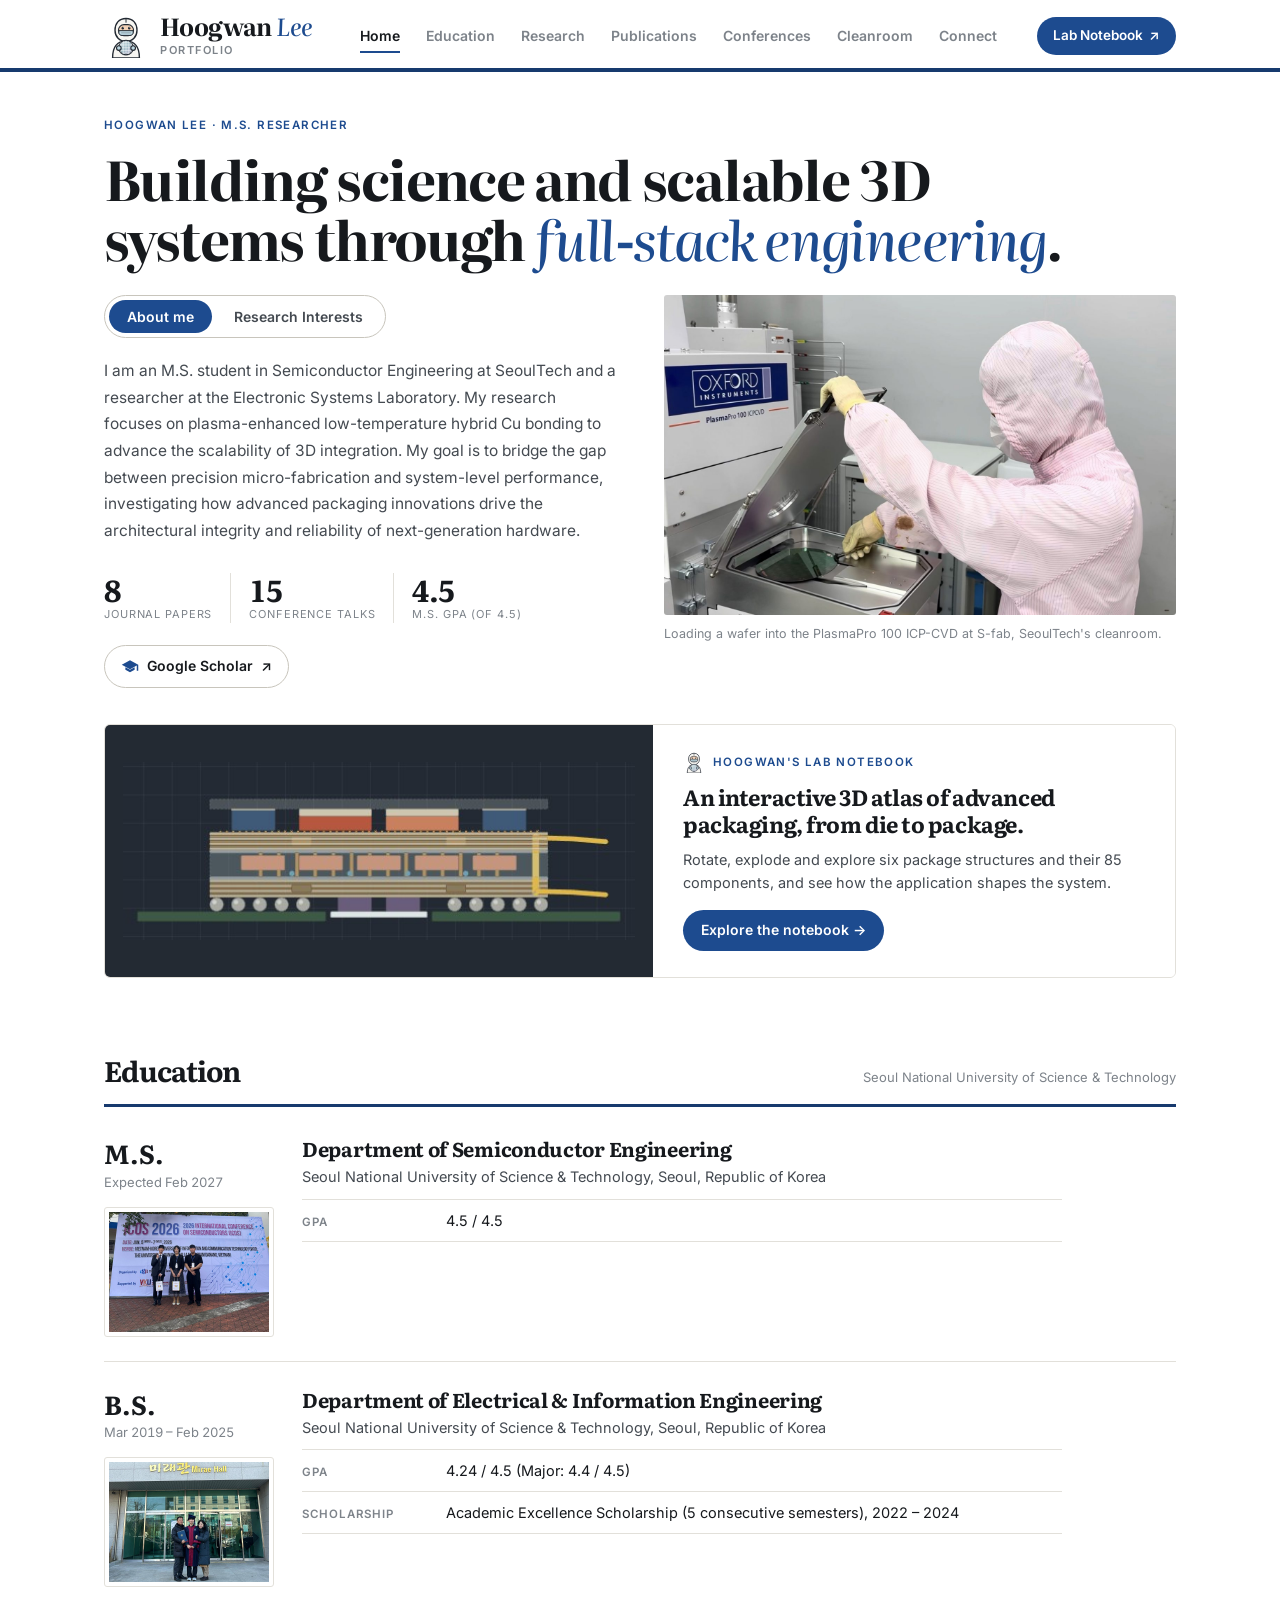
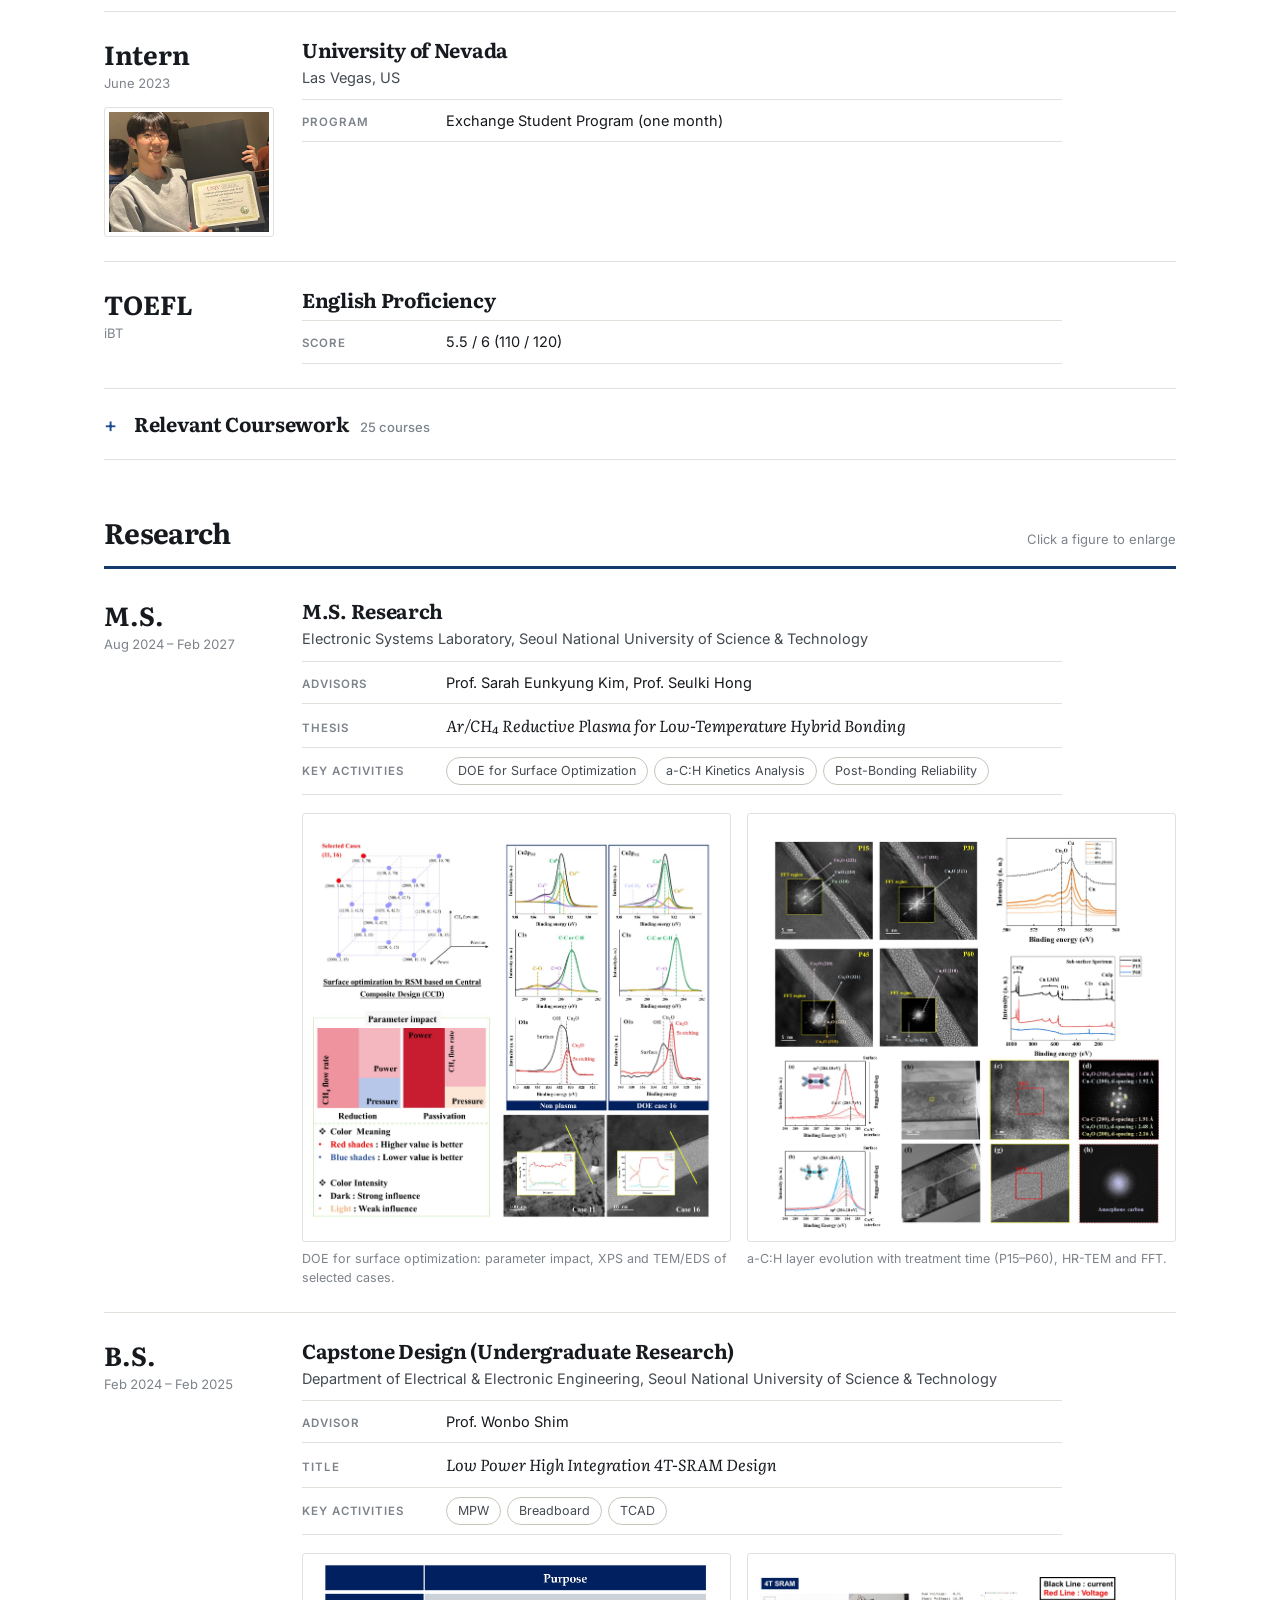
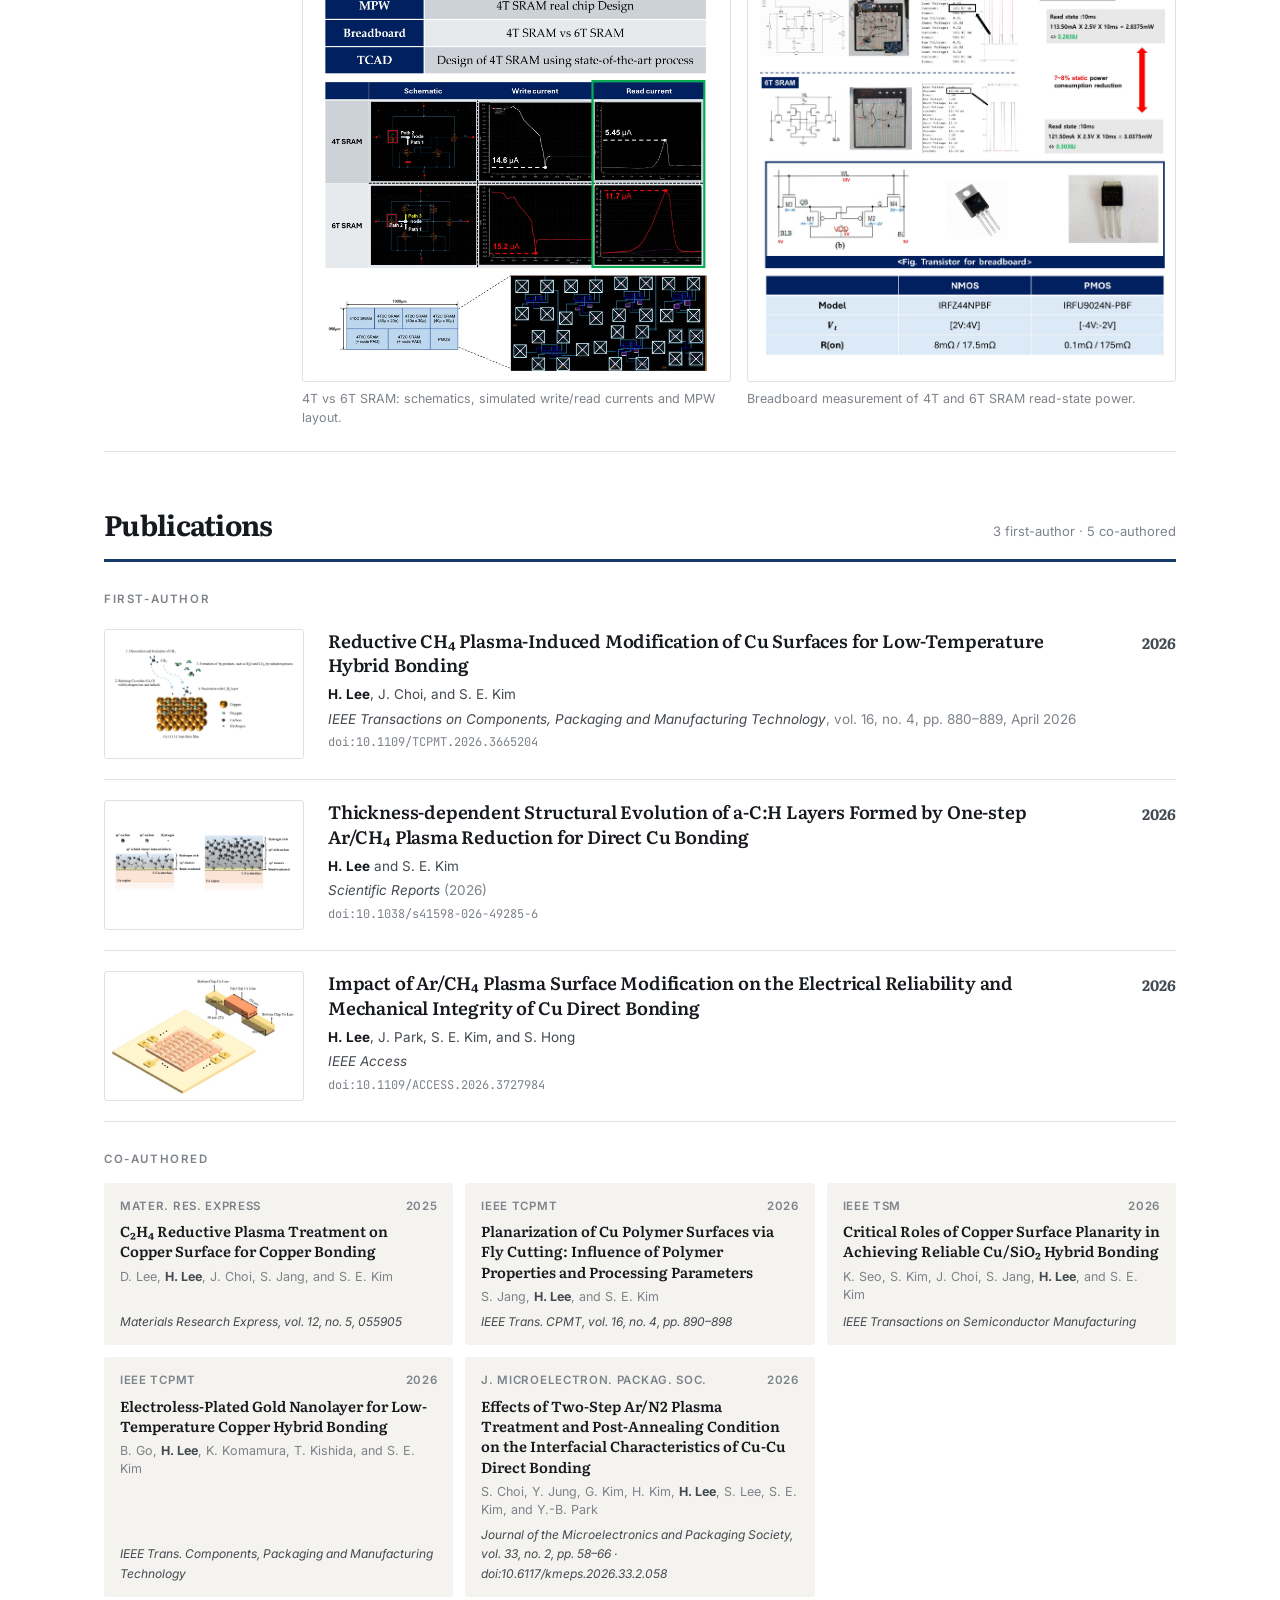
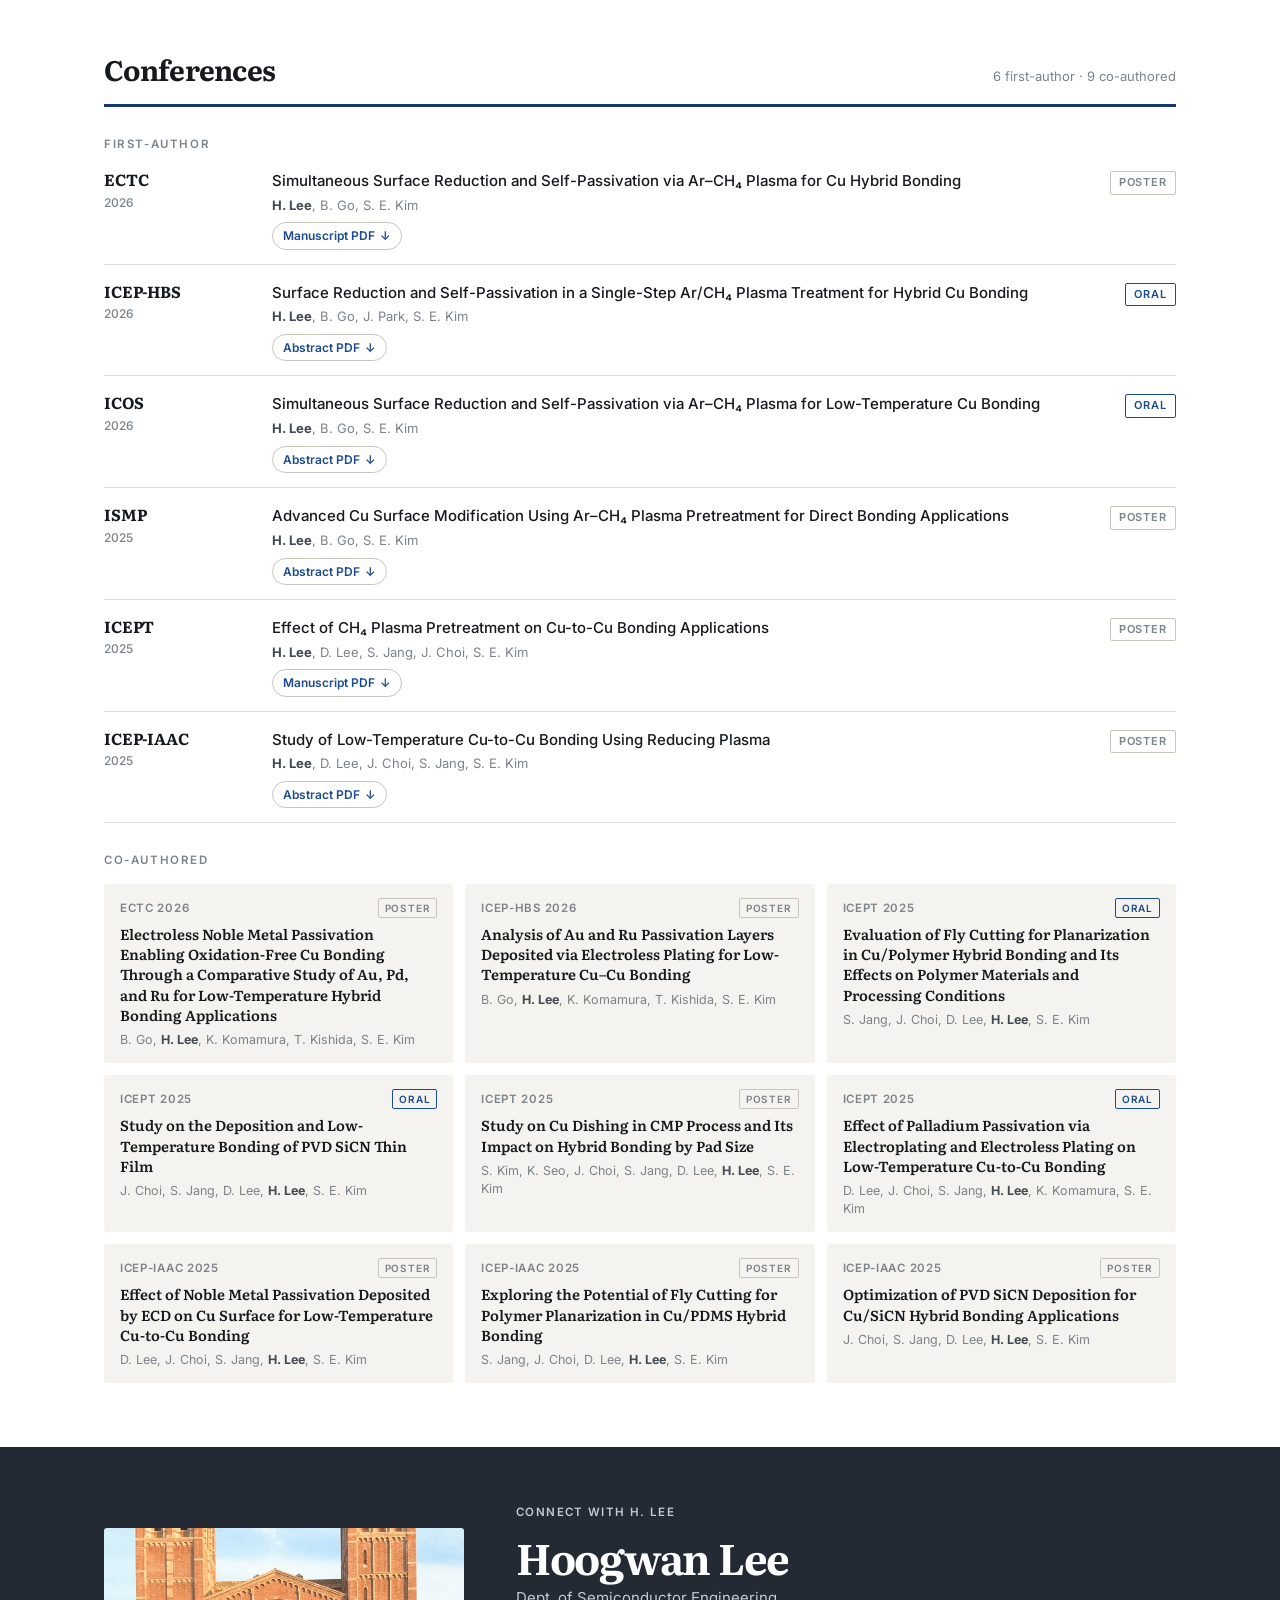
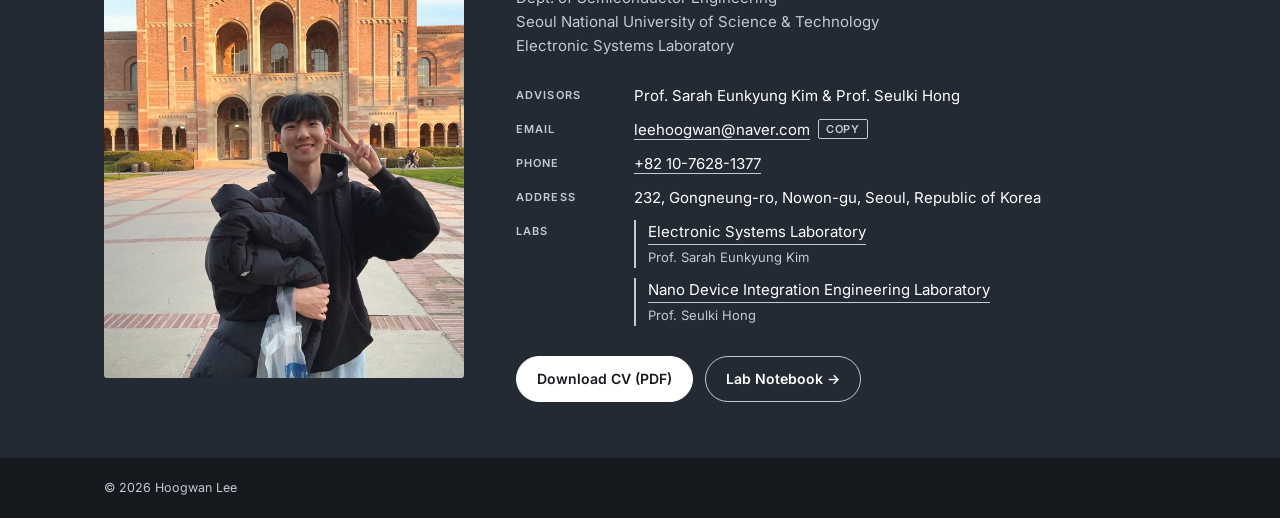
==== commit 89c9aace: "Publications: add JMPS 2026 co-authored paper; journal count 8 Co-Authored-By: Claude Opus 5.5 <nore" ====
--- a/index.html
+++ b/index.html
@@ -456,7 +456,7 @@
         </div>
 
         <div class="stats">
-          <div><b>7</b>Journal papers</div>
+          <div><b>8</b>Journal papers</div>
           <div><b>15</b>Conference talks</div>
           <div><b>4.5</b>M.S. GPA (of 4.5)</div>
         </div>
@@ -621,7 +621,7 @@
 
   <!-- PUBLICATIONS -->
   <section id="publications" class="wrap block">
-    <div class="head"><h2>Publications</h2><span class="head-note">3 first-author · 4 co-authored</span></div>
+    <div class="head"><h2>Publications</h2><span class="head-note">3 first-author · 5 co-authored</span></div>
 
     <p class="sub">First-author</p>
     <ol class="lead-pubs">
@@ -679,6 +679,12 @@
         <p class="co-title"><a class="link" href="https://doi.org/10.1109/TCPMT.2026.3687162" target="_blank" rel="noopener">Electroless-Plated Gold Nanolayer for Low-Temperature Copper Hybrid Bonding</a></p>
         <p class="co-auth">B. Go, <b>H. Lee</b>, K. Komamura, T. Kishida, and S. E. Kim</p>
         <p class="co-venue">IEEE Trans. Components, Packaging and Manufacturing Technology</p>
+      </li>
+      <li class="co">
+        <div class="co-meta"><span>J. Microelectron. Packag. Soc.</span><span>2026</span></div>
+        <p class="co-title"><a class="link" href="https://koreascience.kr/article/JAKO202619032518443.page" target="_blank" rel="noopener">Effects of Two-Step Ar/N2 Plasma Treatment and Post-Annealing Condition on the Interfacial Characteristics of Cu-Cu Direct Bonding</a></p>
+        <p class="co-auth">S. Choi, Y. Jung, G. Kim, H. Kim, <b>H. Lee</b>, S. Lee, S. E. Kim, and Y.-B. Park</p>
+        <p class="co-venue">Journal of the Microelectronics and Packaging Society, vol. 33, no. 2, pp. 58–66 · doi:10.6117/kmeps.2026.33.2.058</p>
       </li>
     </ul>
   </section>
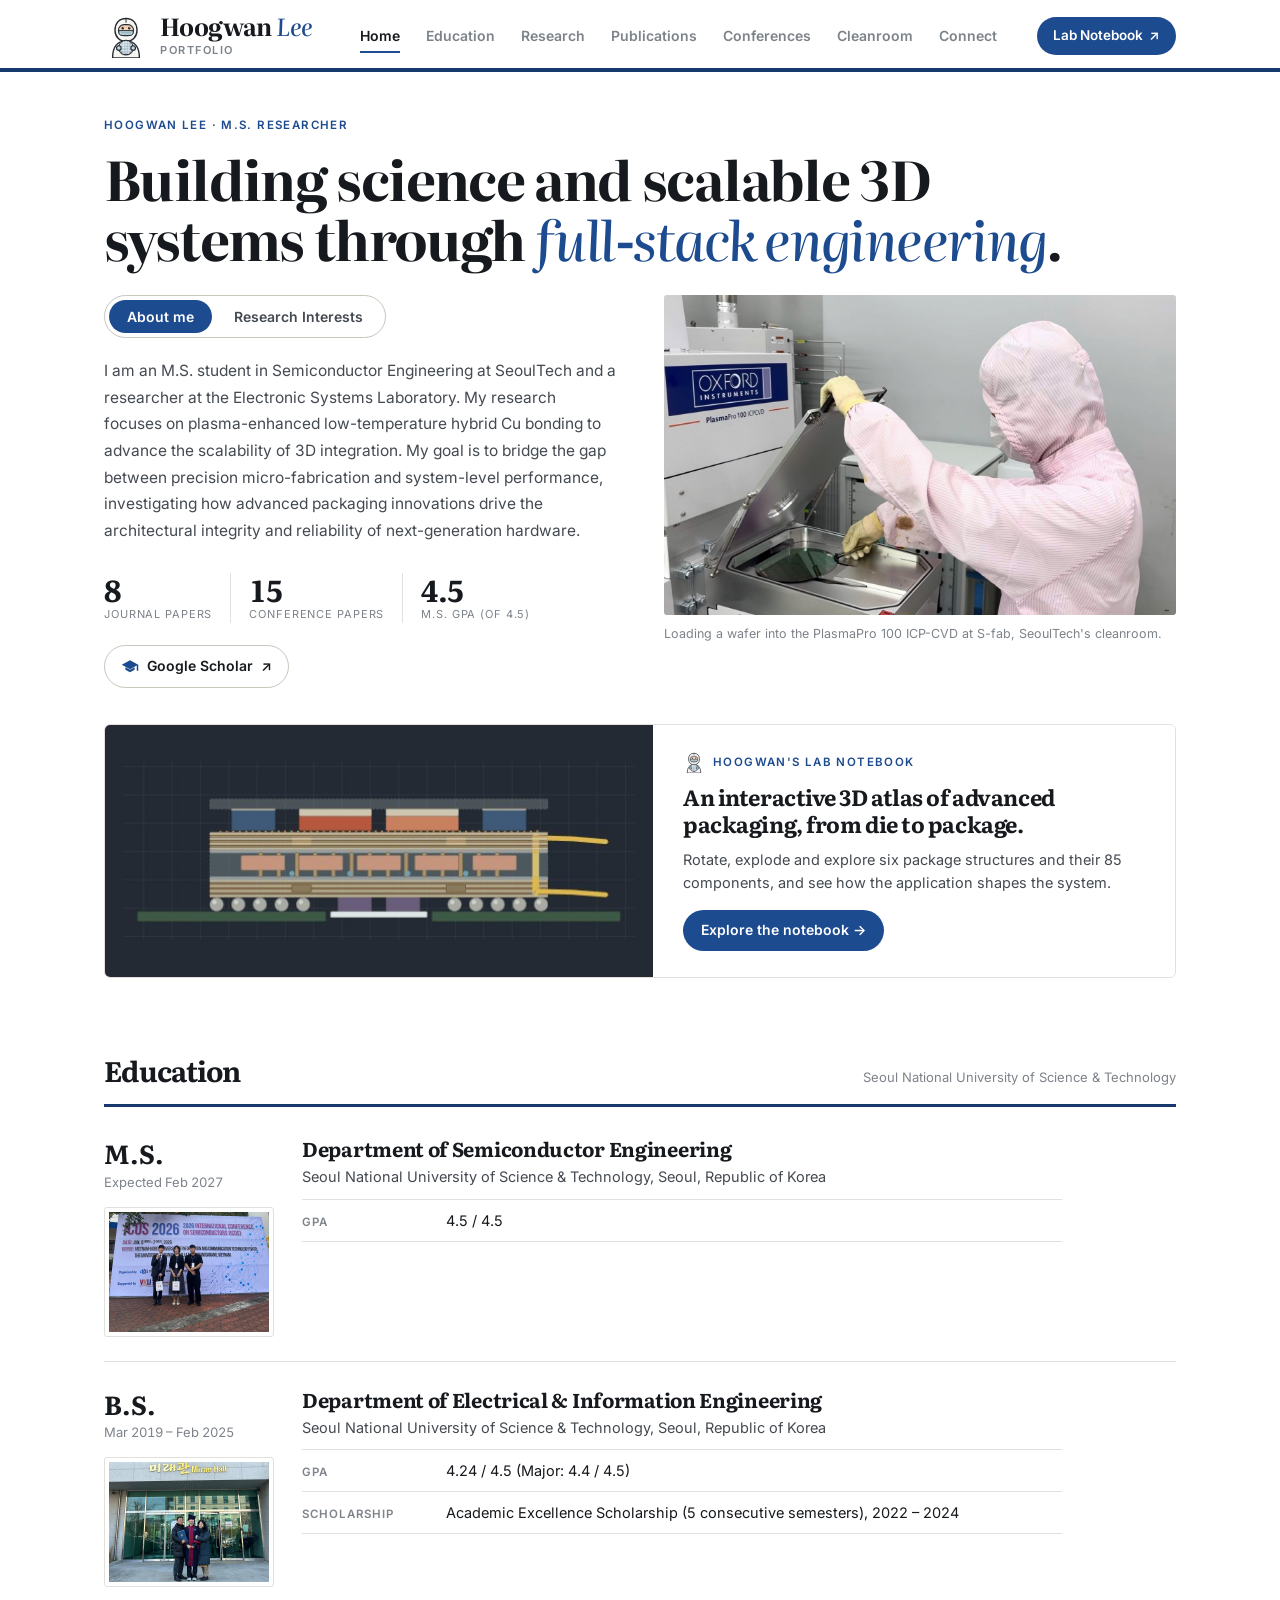
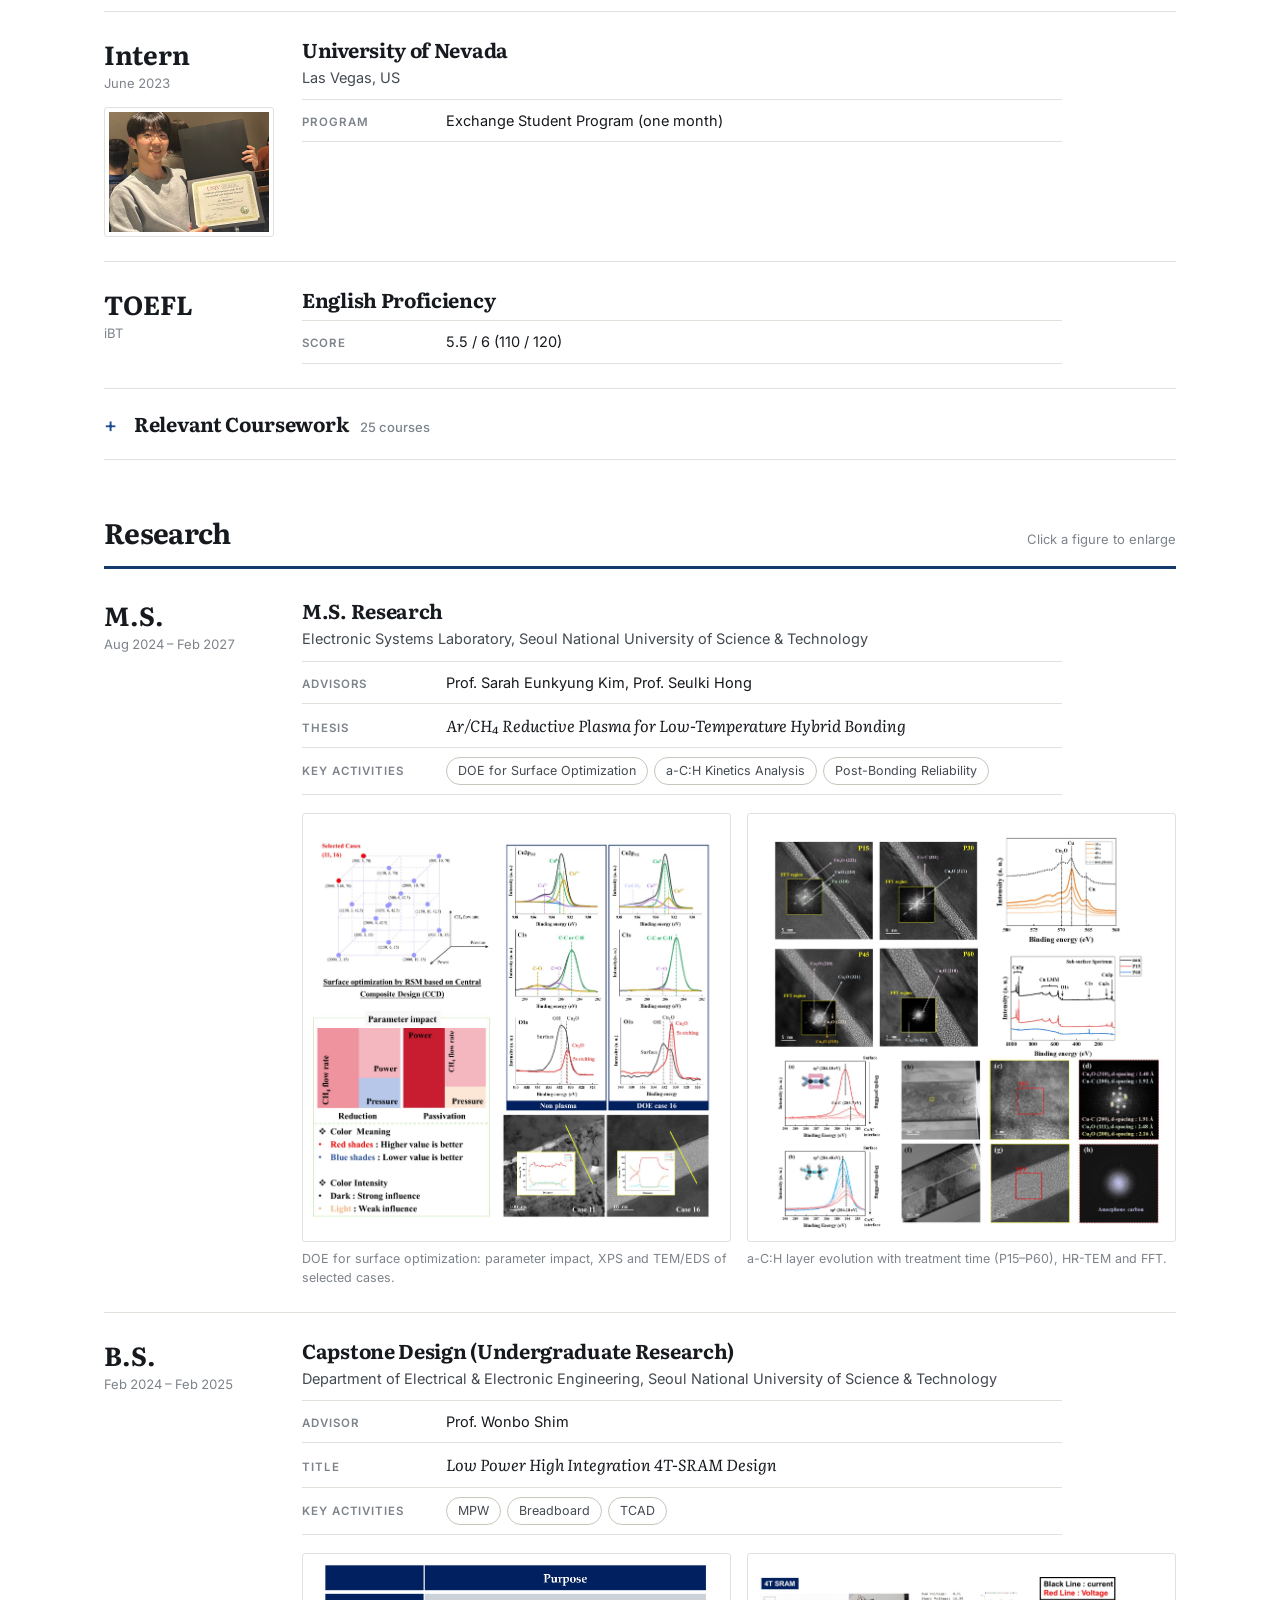
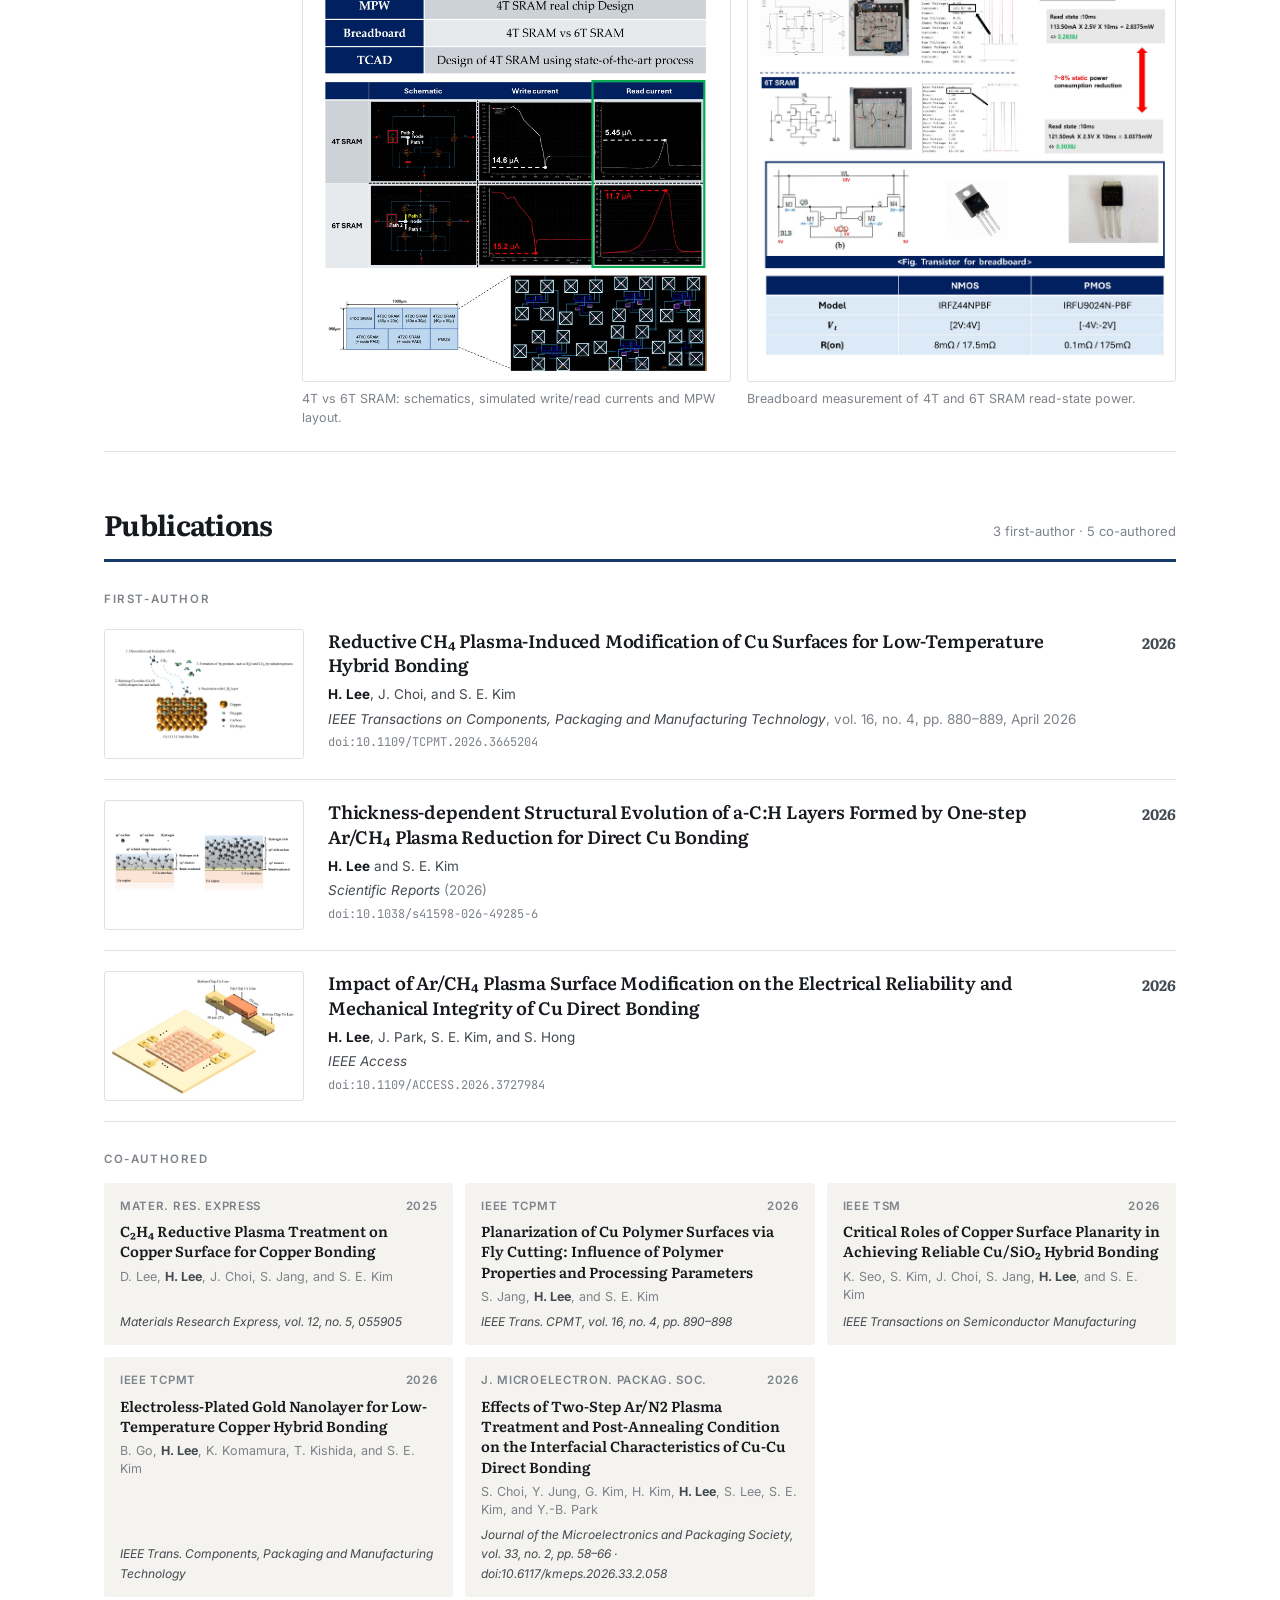
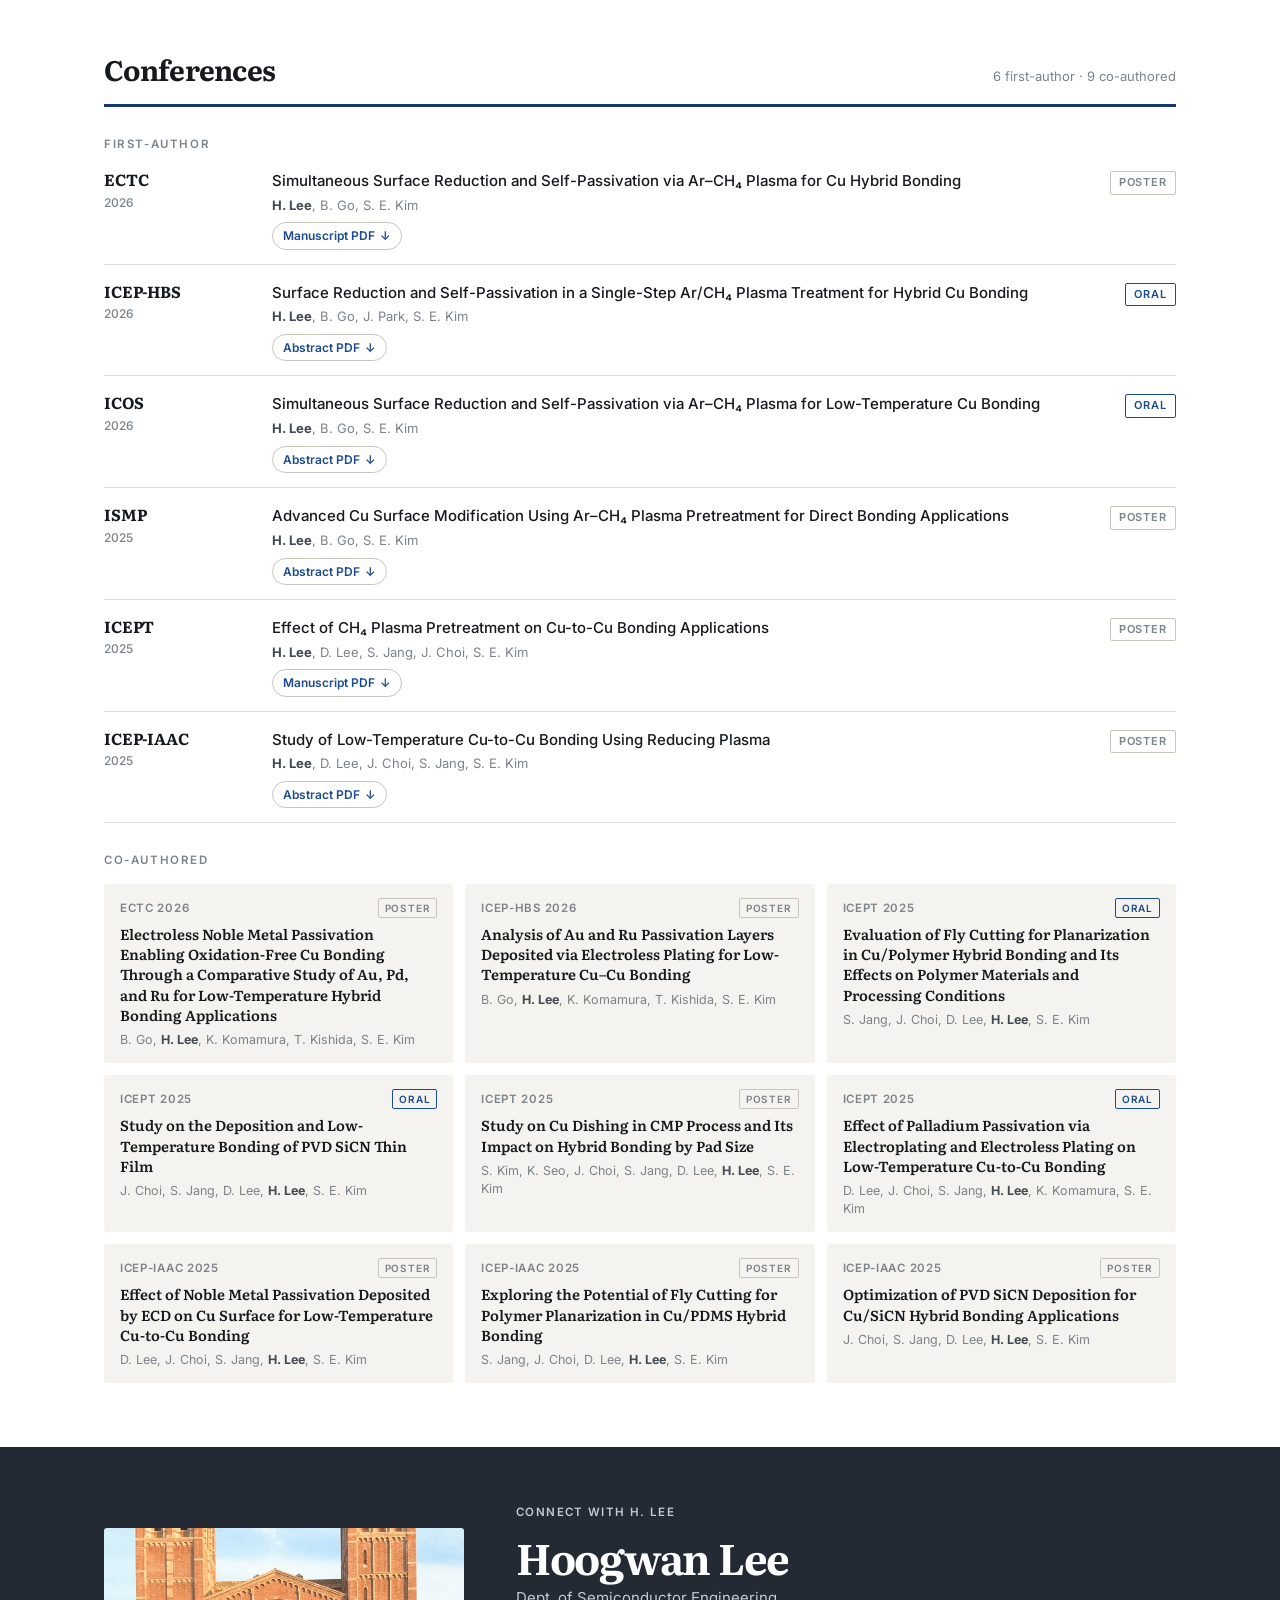
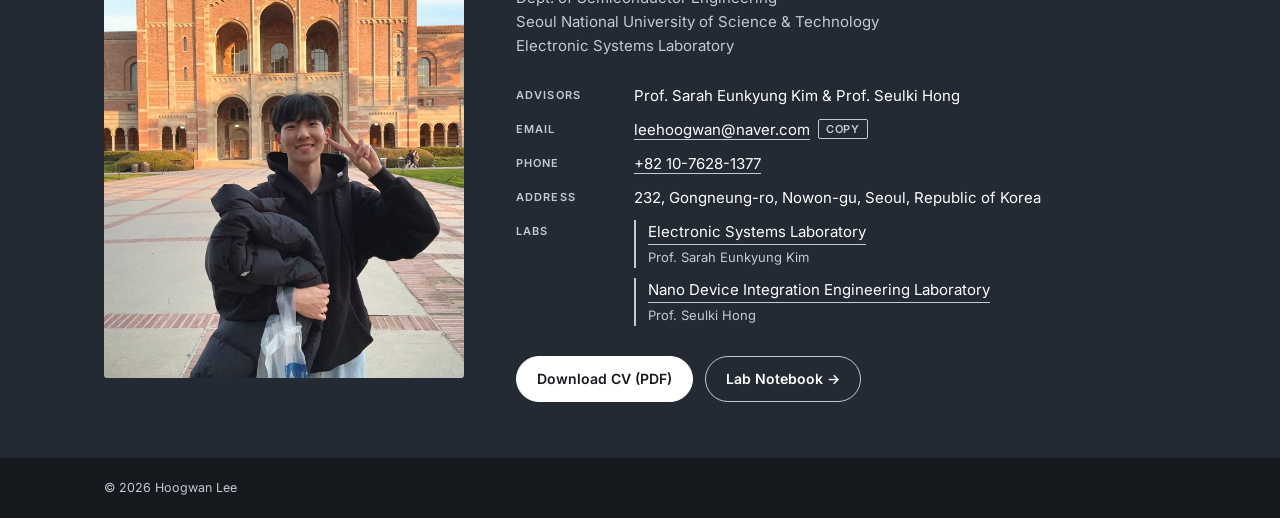
==== commit 1be51a39: "Home stats: Conference papers Co-Authored-By: Claude Opus 5.5 <noreply@anthropic.com> Claude-Session" ====
--- a/index.html
+++ b/index.html
@@ -457,7 +457,7 @@
 
         <div class="stats">
           <div><b>8</b>Journal papers</div>
-          <div><b>15</b>Conference talks</div>
+          <div><b>15</b>Conference papers</div>
           <div><b>4.5</b>M.S. GPA (of 4.5)</div>
         </div>
         <a class="scholar-link" href="https://scholar.google.com/citations?hl=en&amp;user=w-j1d1kAAAAJ&amp;view_op=list_works&amp;sortby=pubdate" target="_blank" rel="noopener">
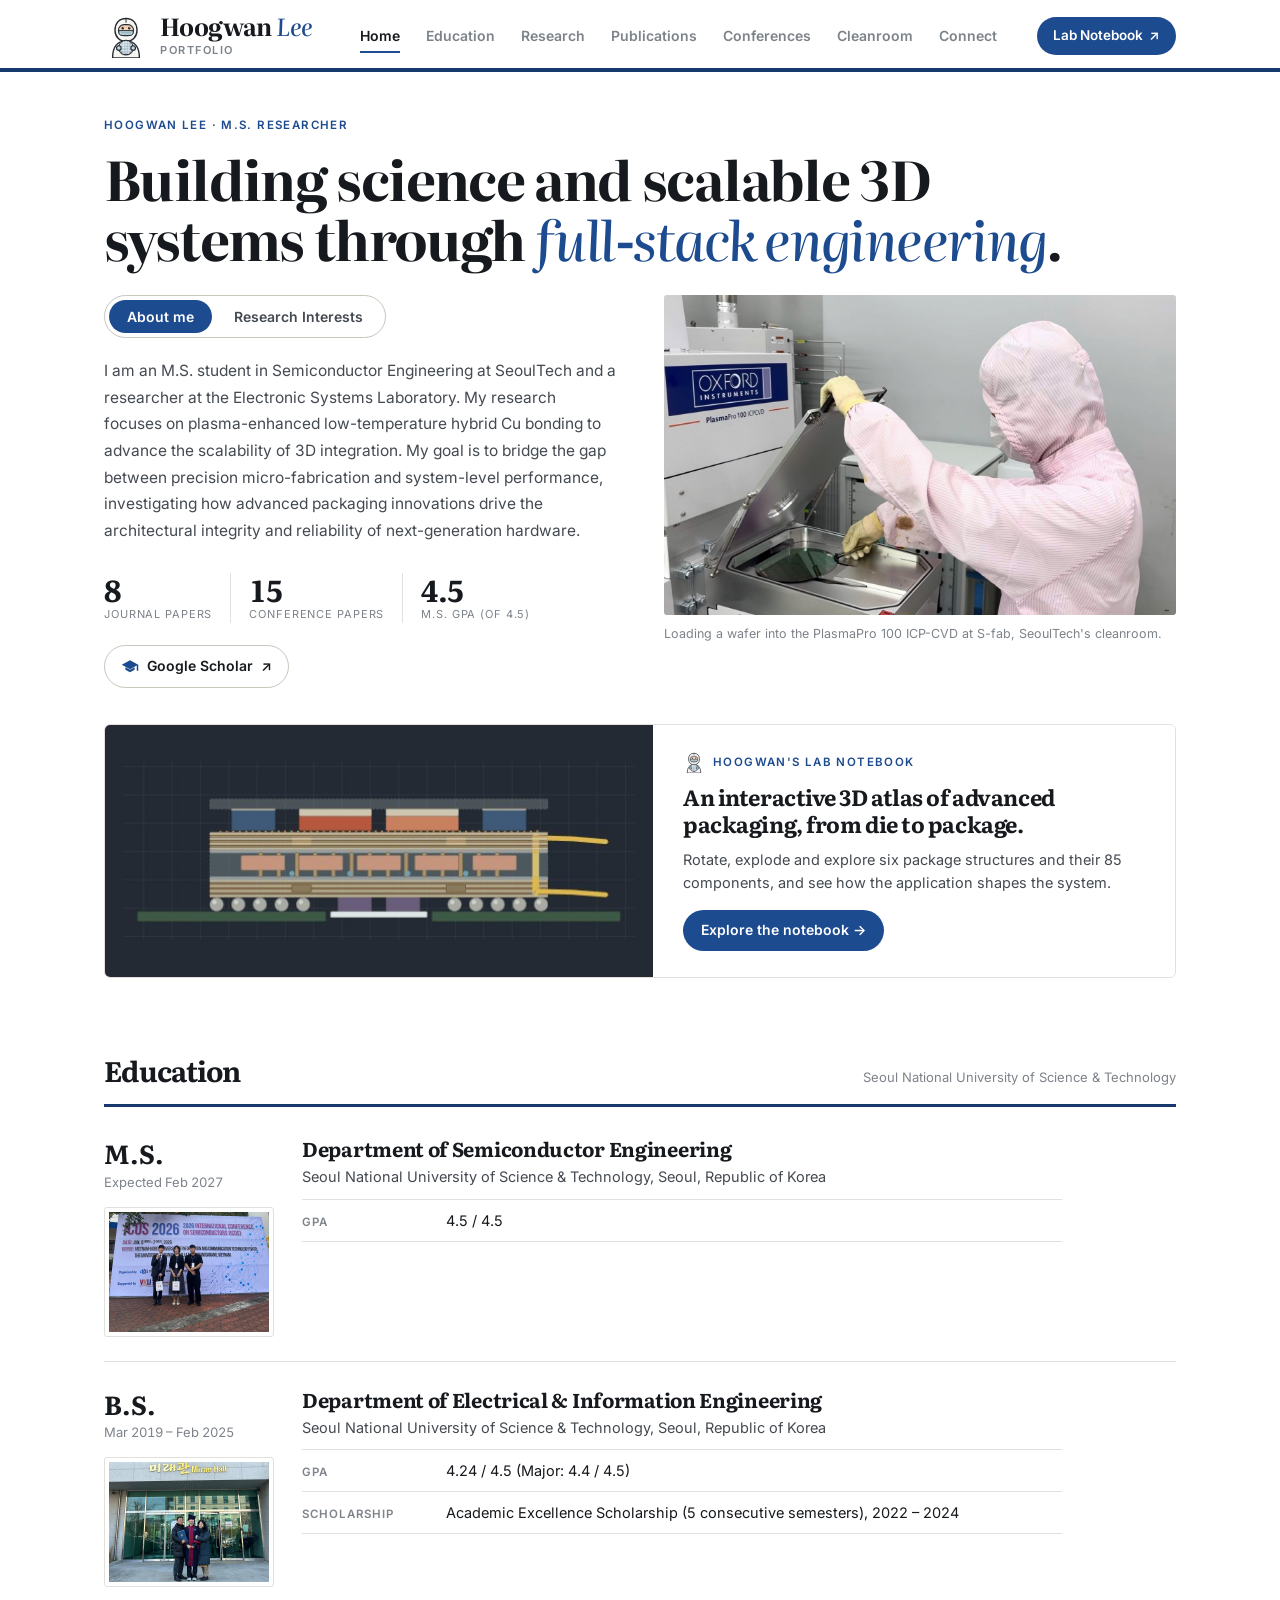
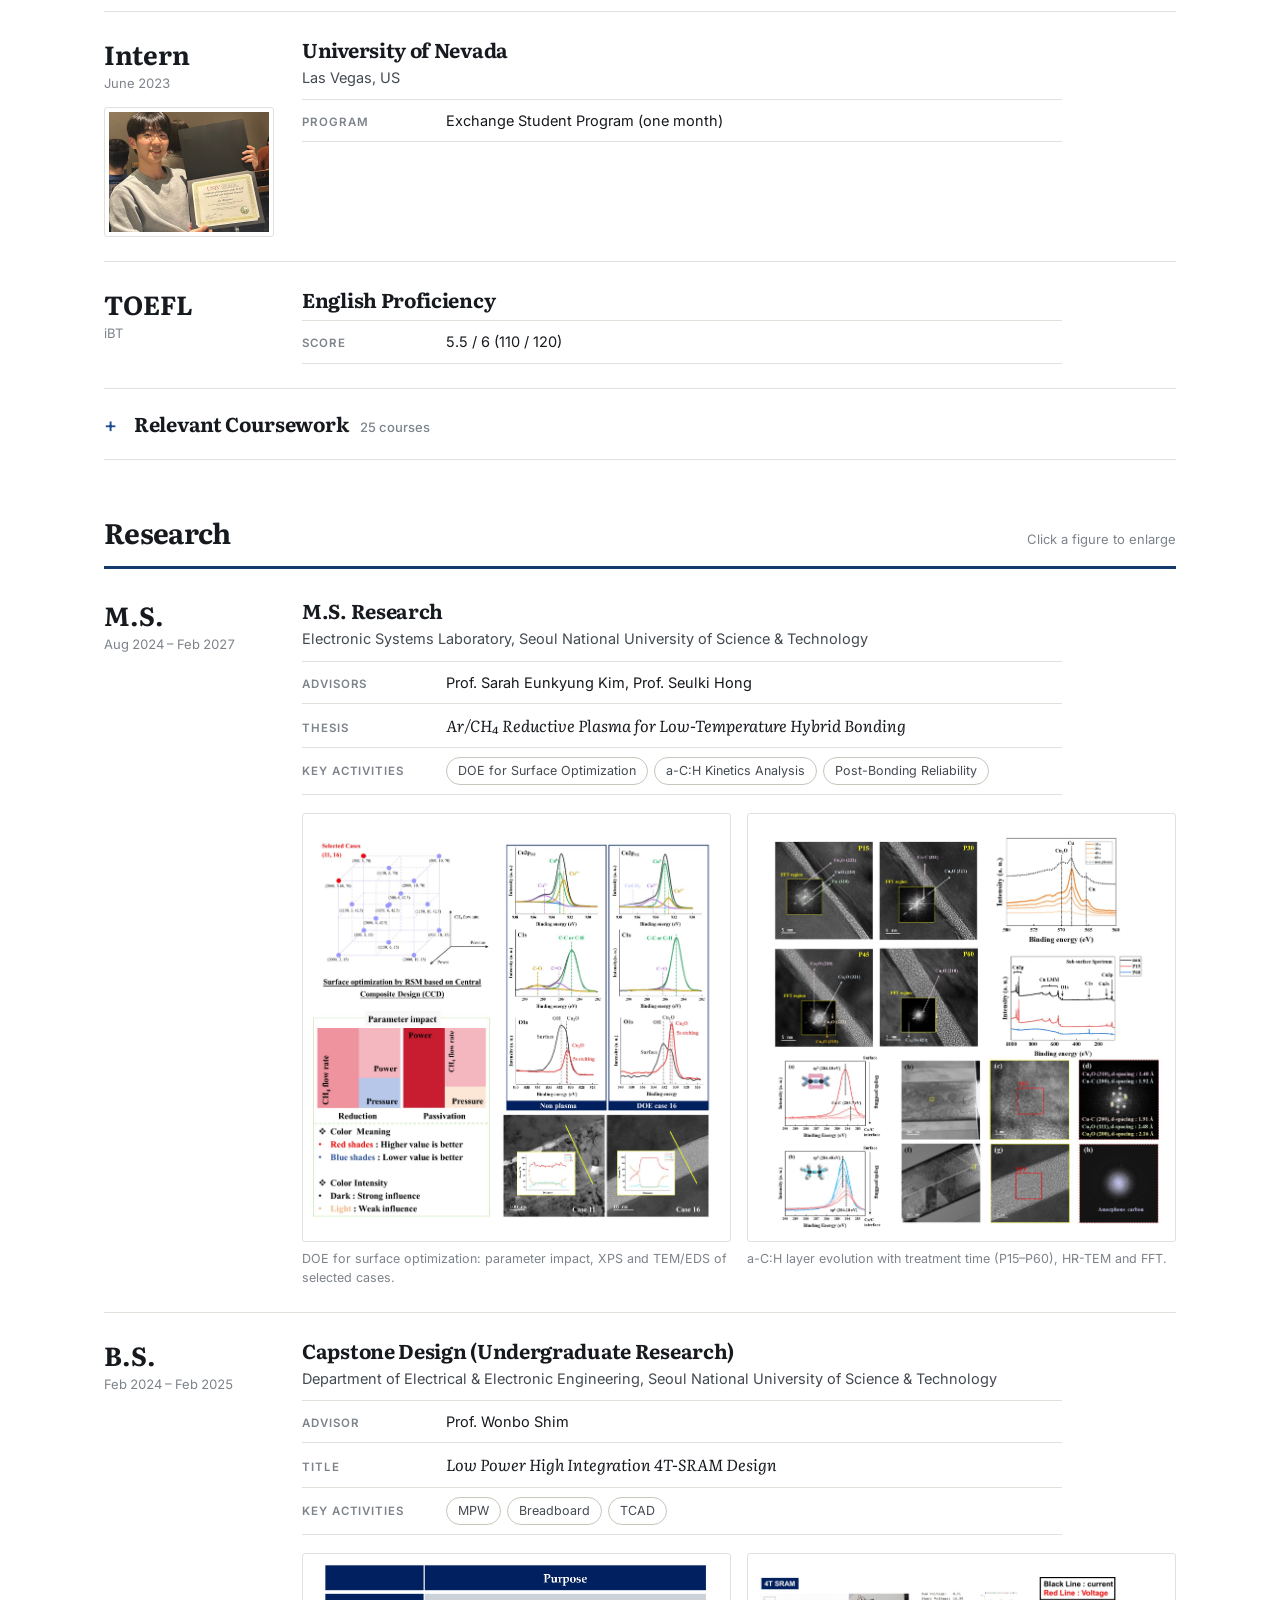
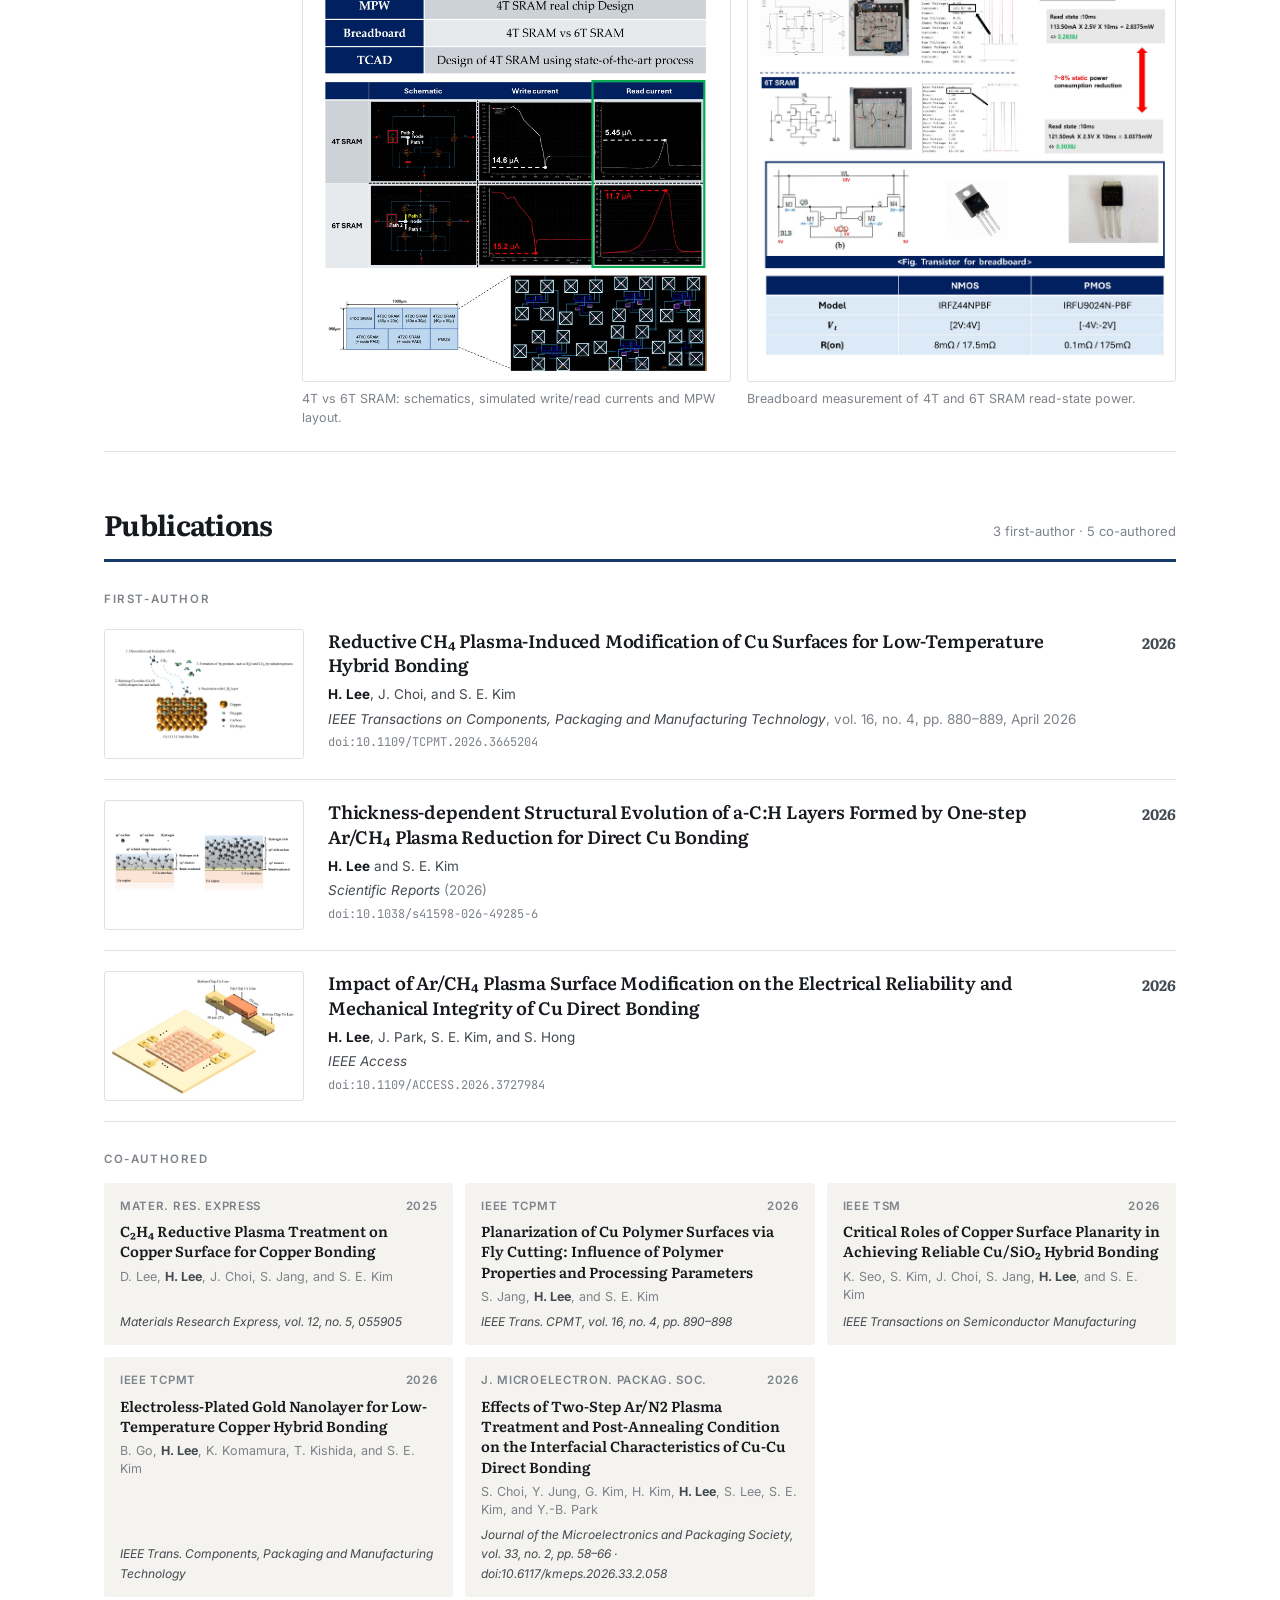
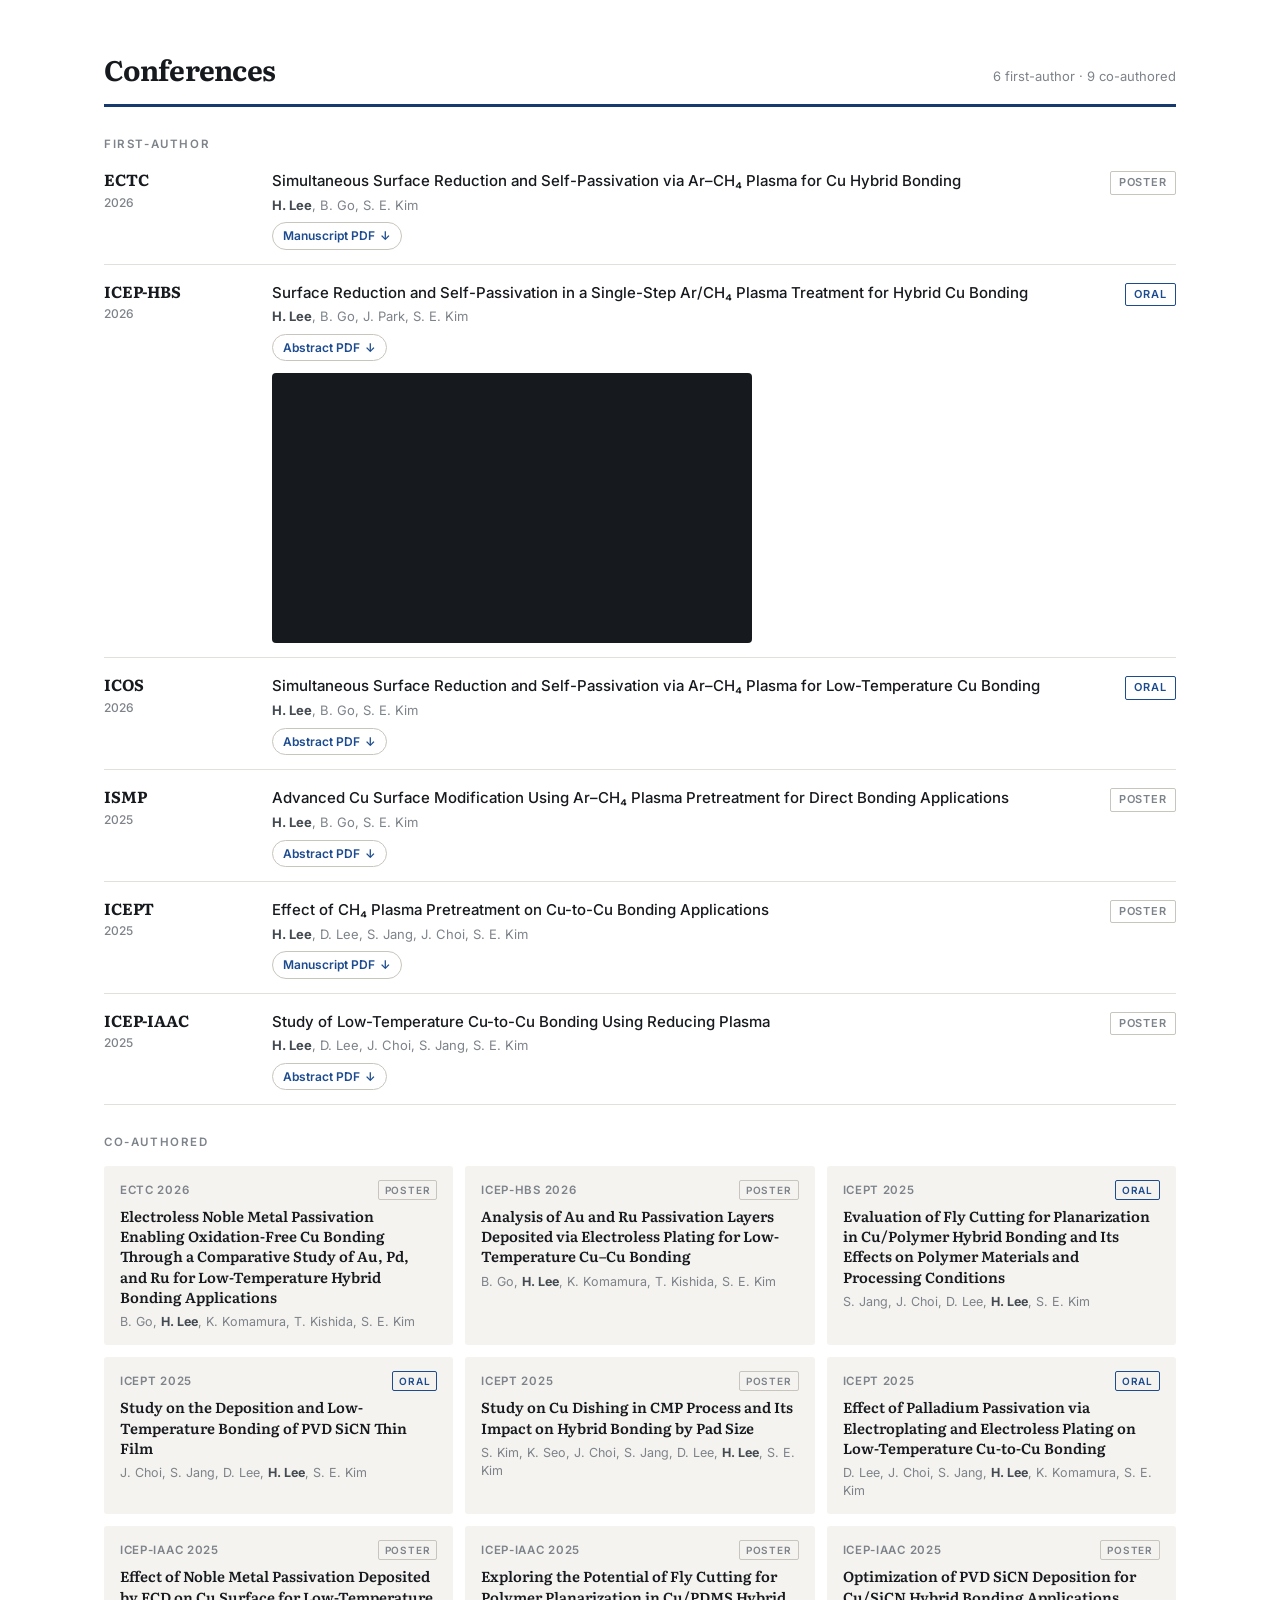
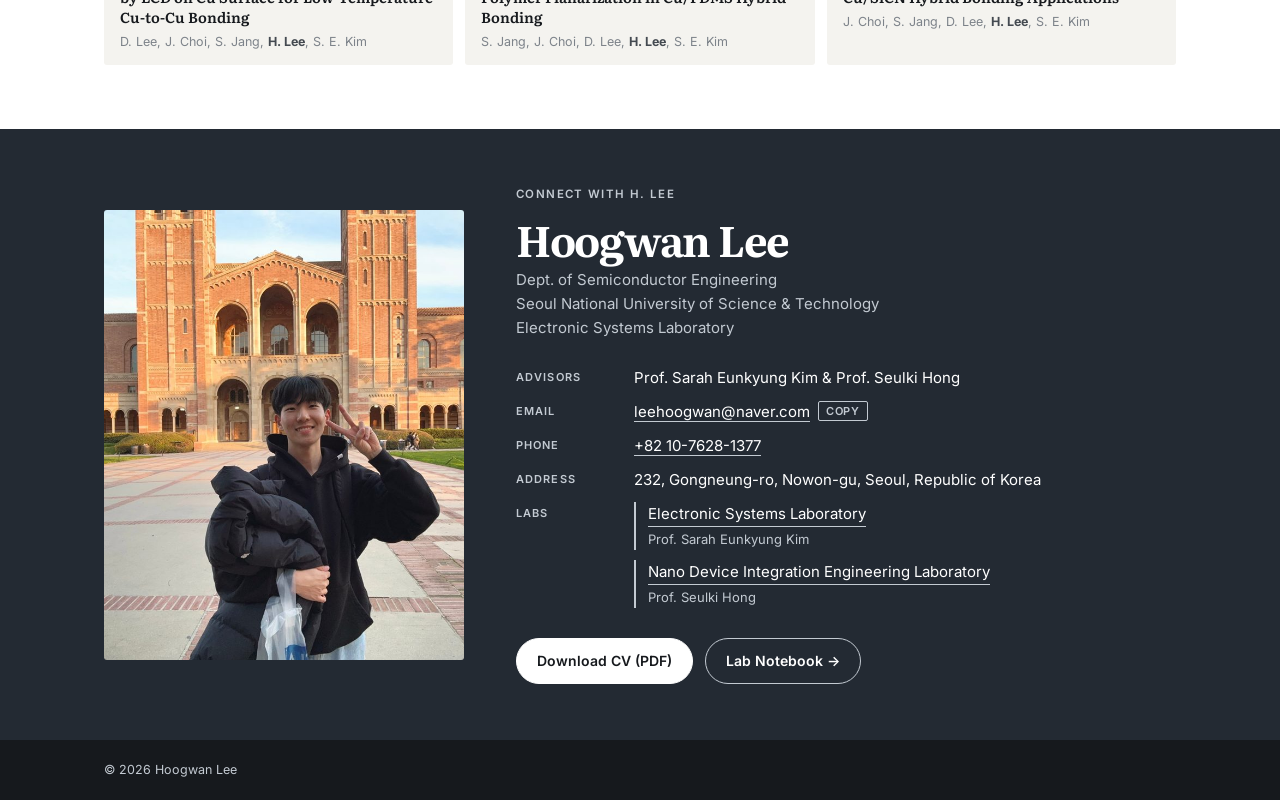
==== commit 0ab073c2: "Conferences: ICEP-HBS 2026 presentation video Co-Authored-By: Claude Opus 5.5 <noreply@anthropic.com" ====
--- a/index.html
+++ b/index.html
@@ -218,6 +218,8 @@
 .conf-auth b { color: var(--ink-mid); }
 .pdf-link { display: inline-flex; align-items: center; gap: 5px; margin-top: 7px; padding: 3px 10px; border: 1px solid var(--line-strong); border-radius: 999px; font-size: 12px; font-weight: 600; color: var(--signal); text-decoration: none; transition: border-color .15s, background .15s; }
 .pdf-link:hover { border-color: var(--signal); background: var(--panel); }
+.conf-video { position: relative; width: 100%; max-width: 480px; aspect-ratio: 16 / 9; margin-top: 12px; border-radius: 4px; overflow: hidden; background: var(--band-deep); }
+.conf-video iframe { position: absolute; inset: 0; width: 100%; height: 100%; border: 0; }
 .type { justify-self: end; font-size: 11px; font-weight: 600; letter-spacing: 0.08em; text-transform: uppercase; border: 1px solid var(--line-strong); color: var(--ink-soft); padding: 2px 8px; border-radius: 2px; }
 .type.oral { border-color: var(--signal); color: var(--signal); }
 
@@ -696,7 +698,7 @@
     <p class="sub">First-author</p>
     <ul class="confs">
       <li class="conf"><div class="conf-ev">ECTC <small>2026</small></div><div class="conf-body"><p class="conf-title">Simultaneous Surface Reduction and Self-Passivation via Ar–CH₄ Plasma for Cu Hybrid Bonding</p><p class="conf-auth"><b>H. Lee</b>, B. Go, S. E. Kim</p><a class="pdf-link" href="assets/conf/HLee_ECTC2026.pdf" download="HLee_ECTC2026.pdf">Manuscript PDF <span aria-hidden="true">↓</span></a></div><span class="type">Poster</span></li>
-      <li class="conf"><div class="conf-ev">ICEP-HBS <small>2026</small></div><div class="conf-body"><p class="conf-title">Surface Reduction and Self-Passivation in a Single-Step Ar/CH₄ Plasma Treatment for Hybrid Cu Bonding</p><p class="conf-auth"><b>H. Lee</b>, B. Go, J. Park, S. E. Kim</p><a class="pdf-link" href="assets/conf/HLee_ICEP-HBS2026.pdf" download="HLee_ICEP-HBS2026.pdf">Abstract PDF <span aria-hidden="true">↓</span></a></div><span class="type oral">Oral</span></li>
+      <li class="conf"><div class="conf-ev">ICEP-HBS <small>2026</small></div><div class="conf-body"><p class="conf-title">Surface Reduction and Self-Passivation in a Single-Step Ar/CH₄ Plasma Treatment for Hybrid Cu Bonding</p><p class="conf-auth"><b>H. Lee</b>, B. Go, J. Park, S. E. Kim</p><a class="pdf-link" href="assets/conf/HLee_ICEP-HBS2026.pdf" download="HLee_ICEP-HBS2026.pdf">Abstract PDF <span aria-hidden="true">↓</span></a><div class="conf-video"><iframe src="https://www.youtube-nocookie.com/embed/Ow5K2rJ1iIw?rel=0&amp;modestbranding=1&amp;playsinline=1" title="ICEP-HBS 2026 presentation video" allow="encrypted-media; picture-in-picture; fullscreen" allowfullscreen loading="lazy" referrerpolicy="strict-origin-when-cross-origin"></iframe></div></div><span class="type oral">Oral</span></li>
       <li class="conf"><div class="conf-ev">ICOS <small>2026</small></div><div class="conf-body"><p class="conf-title">Simultaneous Surface Reduction and Self-Passivation via Ar–CH₄ Plasma for Low-Temperature Cu Bonding</p><p class="conf-auth"><b>H. Lee</b>, B. Go, S. E. Kim</p><a class="pdf-link" href="assets/conf/HLee_ICOS2026.pdf" download="HLee_ICOS2026.pdf">Abstract PDF <span aria-hidden="true">↓</span></a></div><span class="type oral">Oral</span></li>
       <li class="conf"><div class="conf-ev">ISMP <small>2025</small></div><div class="conf-body"><p class="conf-title">Advanced Cu Surface Modification Using Ar–CH₄ Plasma Pretreatment for Direct Bonding Applications</p><p class="conf-auth"><b>H. Lee</b>, B. Go, S. E. Kim</p><a class="pdf-link" href="assets/conf/HLee_ISMP2025.pdf" download="HLee_ISMP2025.pdf">Abstract PDF <span aria-hidden="true">↓</span></a></div><span class="type">Poster</span></li>
       <li class="conf"><div class="conf-ev">ICEPT <small>2025</small></div><div class="conf-body"><p class="conf-title">Effect of CH₄ Plasma Pretreatment on Cu-to-Cu Bonding Applications</p><p class="conf-auth"><b>H. Lee</b>, D. Lee, S. Jang, J. Choi, S. E. Kim</p><a class="pdf-link" href="assets/conf/HLee_ICEPT2025.pdf" download="HLee_ICEPT2025.pdf">Manuscript PDF <span aria-hidden="true">↓</span></a></div><span class="type">Poster</span></li>
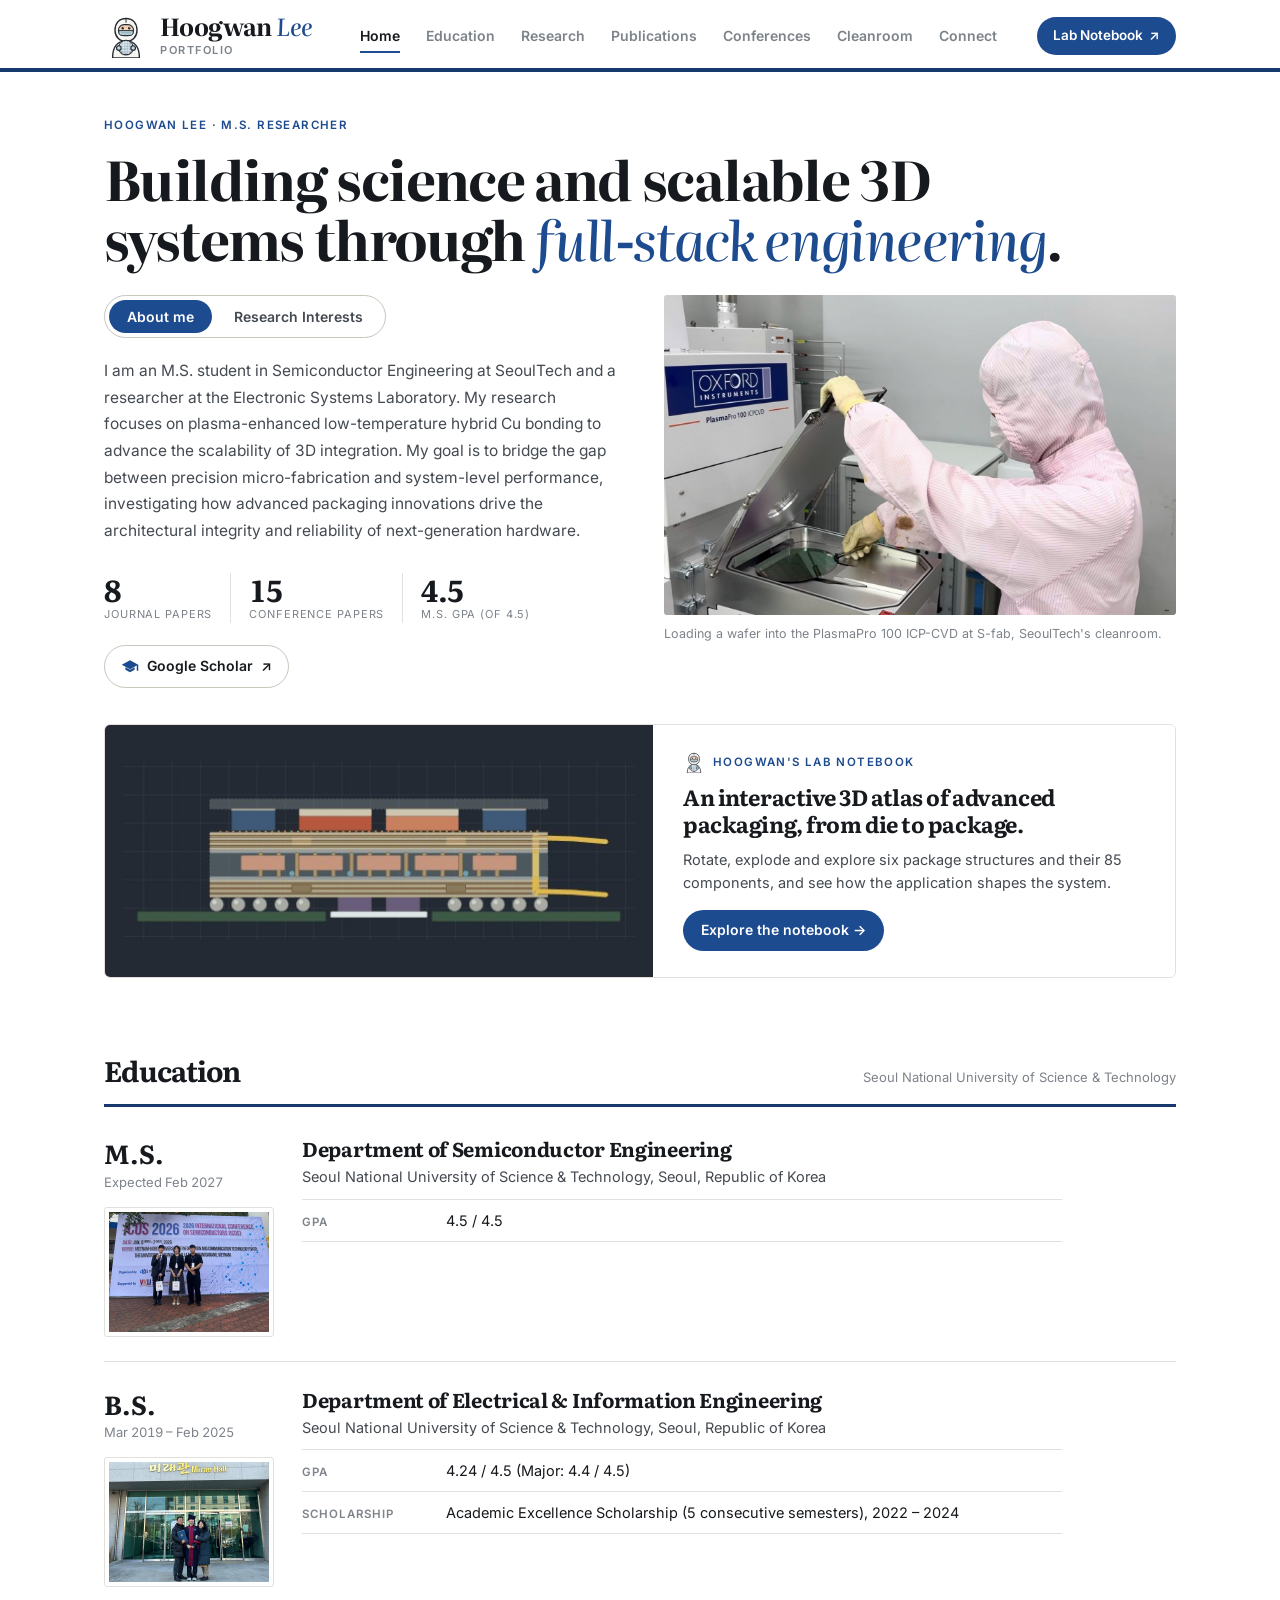
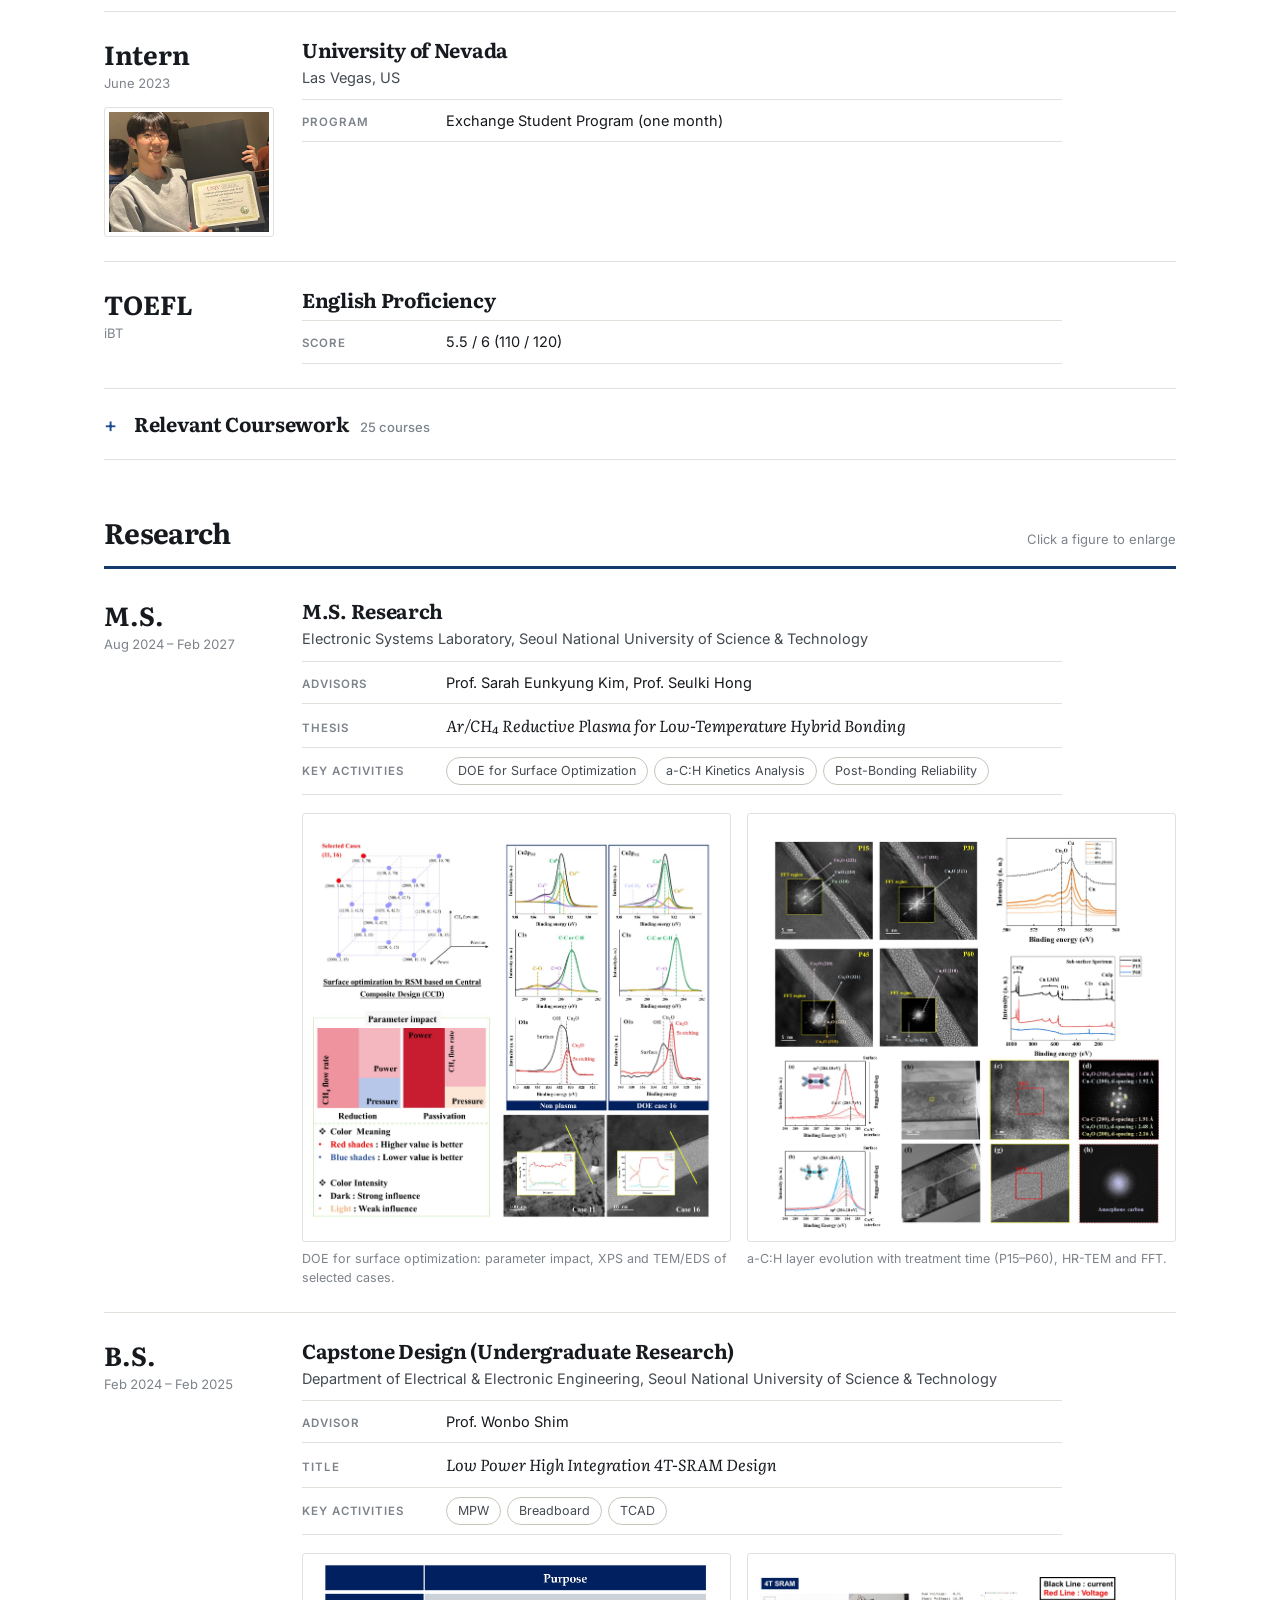
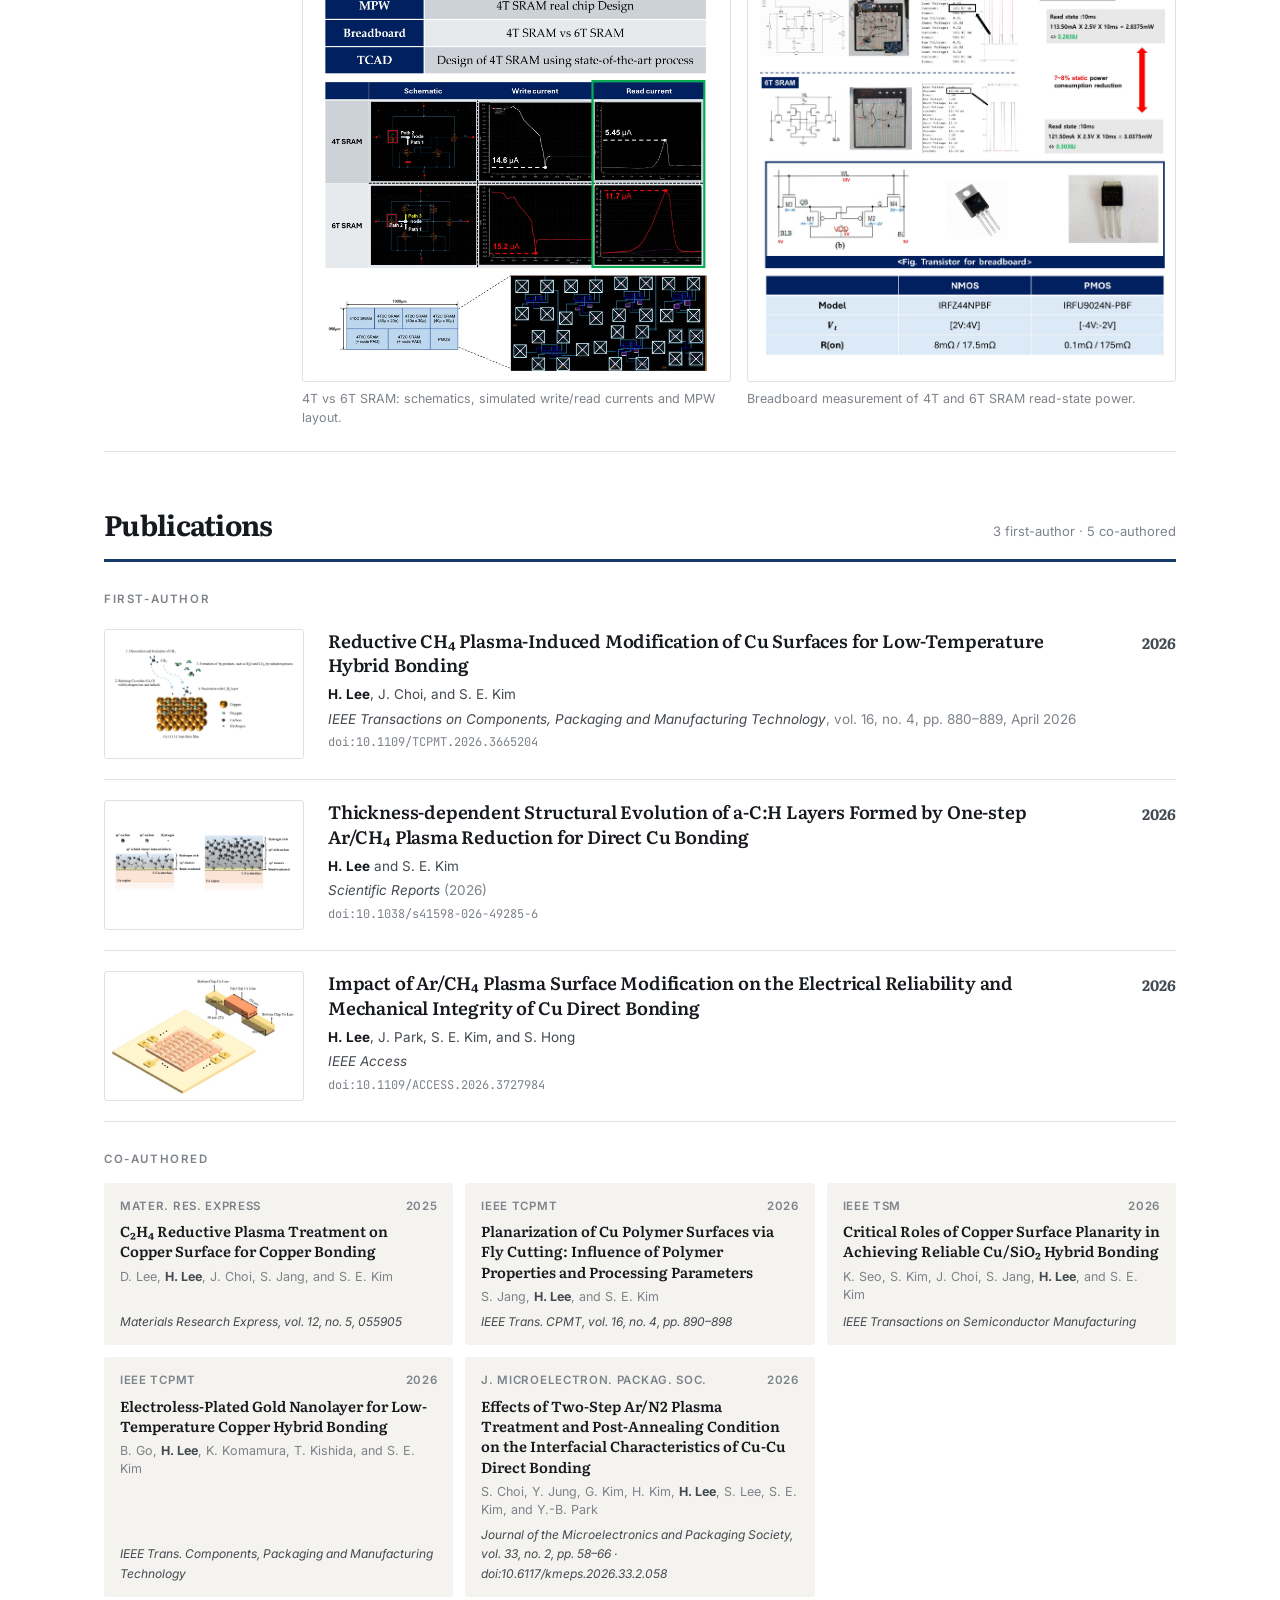
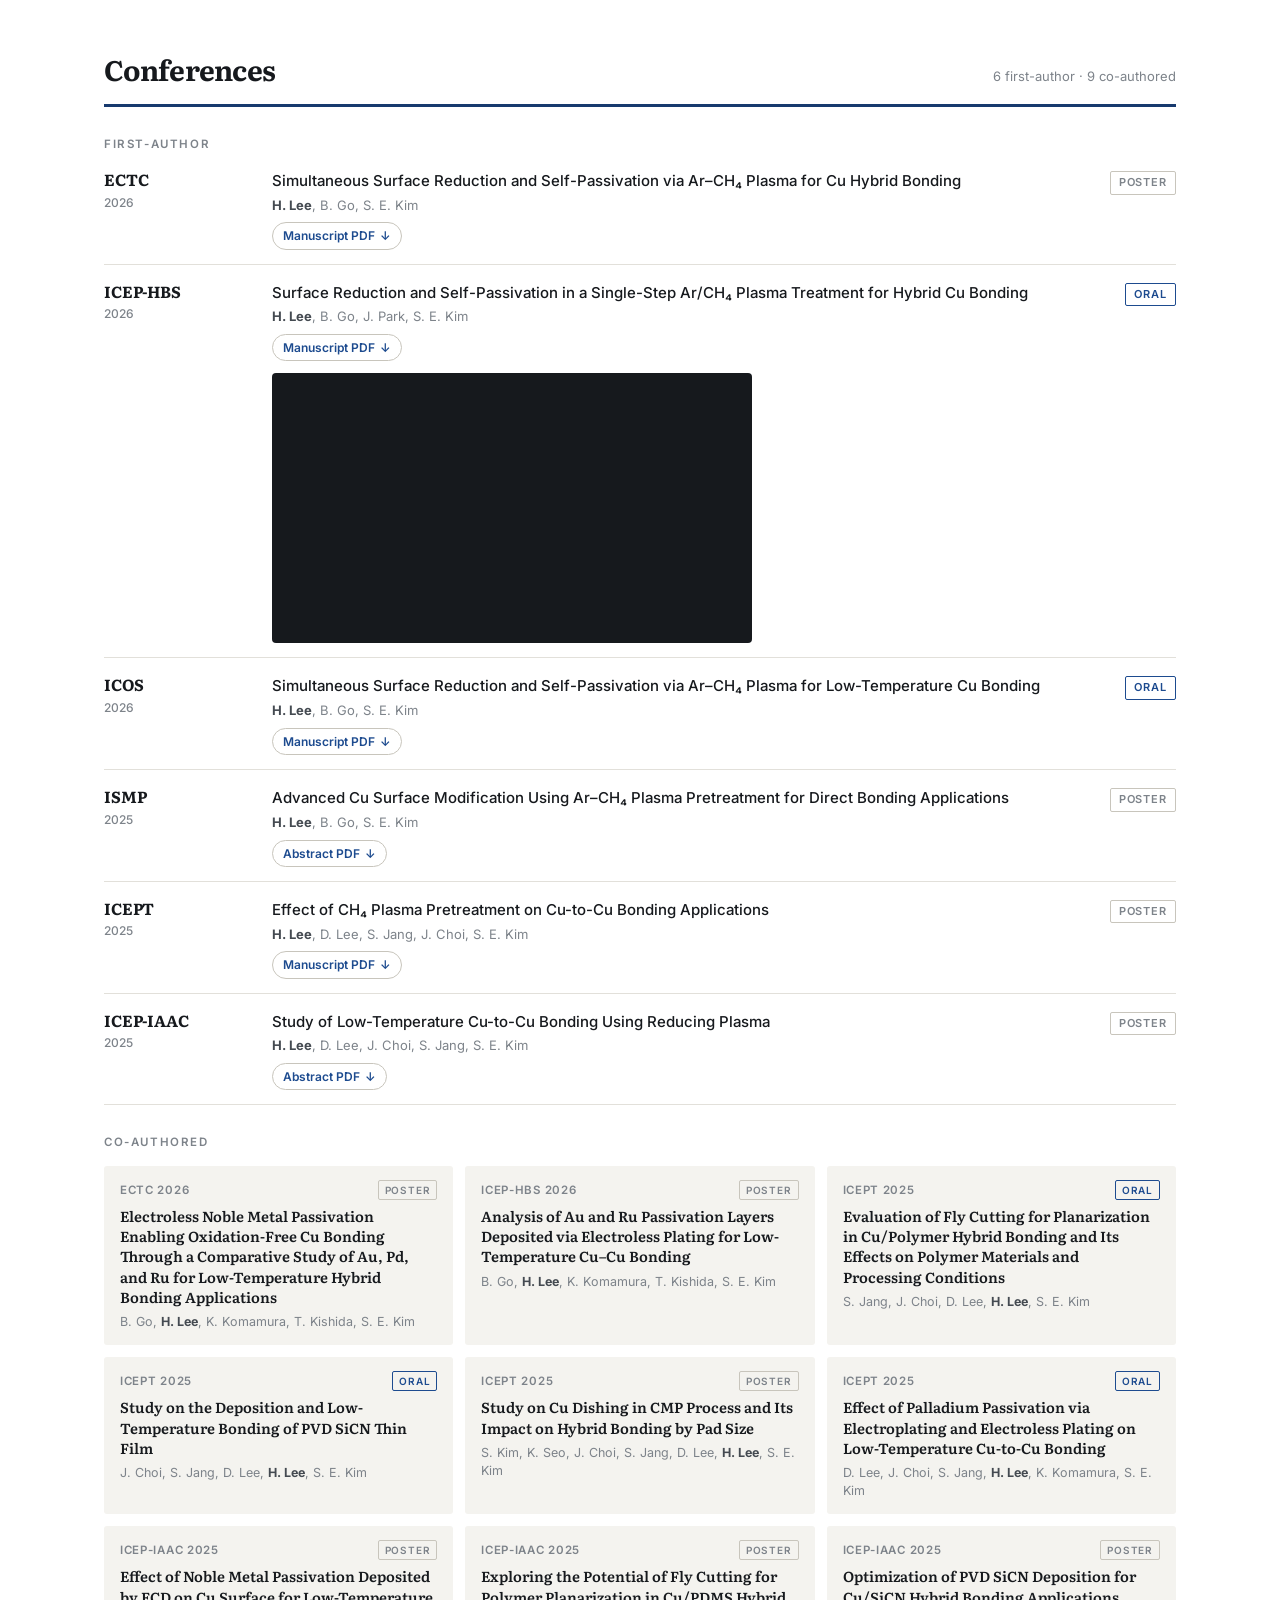
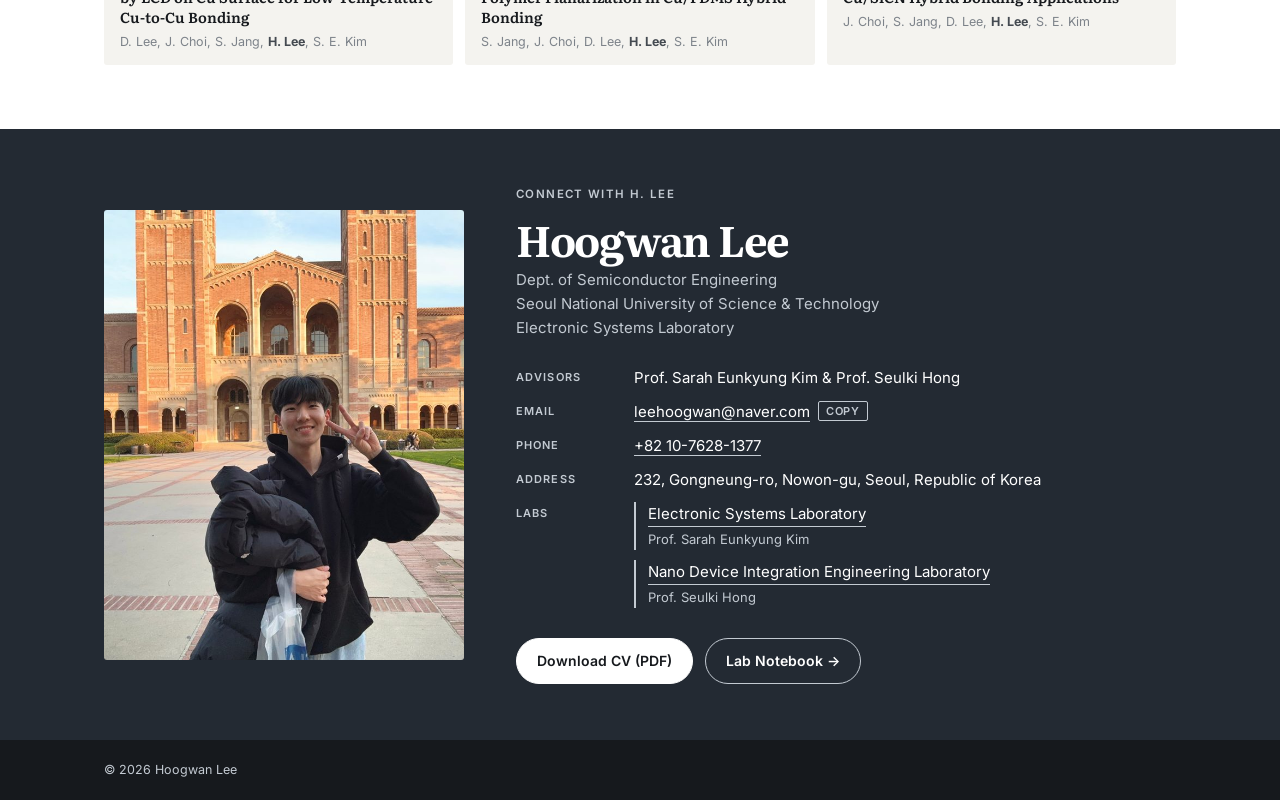
==== commit 7a178030: "Conferences: label ICEP-HBS and ICOS downloads as manuscripts Co-Authored-By: Claude Opus 5.5 <norep" ====
--- a/index.html
+++ b/index.html
@@ -698,8 +698,8 @@
     <p class="sub">First-author</p>
     <ul class="confs">
       <li class="conf"><div class="conf-ev">ECTC <small>2026</small></div><div class="conf-body"><p class="conf-title">Simultaneous Surface Reduction and Self-Passivation via Ar–CH₄ Plasma for Cu Hybrid Bonding</p><p class="conf-auth"><b>H. Lee</b>, B. Go, S. E. Kim</p><a class="pdf-link" href="assets/conf/HLee_ECTC2026.pdf" download="HLee_ECTC2026.pdf">Manuscript PDF <span aria-hidden="true">↓</span></a></div><span class="type">Poster</span></li>
-      <li class="conf"><div class="conf-ev">ICEP-HBS <small>2026</small></div><div class="conf-body"><p class="conf-title">Surface Reduction and Self-Passivation in a Single-Step Ar/CH₄ Plasma Treatment for Hybrid Cu Bonding</p><p class="conf-auth"><b>H. Lee</b>, B. Go, J. Park, S. E. Kim</p><a class="pdf-link" href="assets/conf/HLee_ICEP-HBS2026.pdf" download="HLee_ICEP-HBS2026.pdf">Abstract PDF <span aria-hidden="true">↓</span></a><div class="conf-video"><iframe src="https://www.youtube-nocookie.com/embed/Ow5K2rJ1iIw?rel=0&amp;modestbranding=1&amp;playsinline=1" title="ICEP-HBS 2026 presentation video" allow="encrypted-media; picture-in-picture; fullscreen" allowfullscreen loading="lazy" referrerpolicy="strict-origin-when-cross-origin"></iframe></div></div><span class="type oral">Oral</span></li>
-      <li class="conf"><div class="conf-ev">ICOS <small>2026</small></div><div class="conf-body"><p class="conf-title">Simultaneous Surface Reduction and Self-Passivation via Ar–CH₄ Plasma for Low-Temperature Cu Bonding</p><p class="conf-auth"><b>H. Lee</b>, B. Go, S. E. Kim</p><a class="pdf-link" href="assets/conf/HLee_ICOS2026.pdf" download="HLee_ICOS2026.pdf">Abstract PDF <span aria-hidden="true">↓</span></a></div><span class="type oral">Oral</span></li>
+      <li class="conf"><div class="conf-ev">ICEP-HBS <small>2026</small></div><div class="conf-body"><p class="conf-title">Surface Reduction and Self-Passivation in a Single-Step Ar/CH₄ Plasma Treatment for Hybrid Cu Bonding</p><p class="conf-auth"><b>H. Lee</b>, B. Go, J. Park, S. E. Kim</p><a class="pdf-link" href="assets/conf/HLee_ICEP-HBS2026.pdf" download="HLee_ICEP-HBS2026.pdf">Manuscript PDF <span aria-hidden="true">↓</span></a><div class="conf-video"><iframe src="https://www.youtube-nocookie.com/embed/Ow5K2rJ1iIw?rel=0&amp;modestbranding=1&amp;playsinline=1" title="ICEP-HBS 2026 presentation video" allow="encrypted-media; picture-in-picture; fullscreen" allowfullscreen loading="lazy" referrerpolicy="strict-origin-when-cross-origin"></iframe></div></div><span class="type oral">Oral</span></li>
+      <li class="conf"><div class="conf-ev">ICOS <small>2026</small></div><div class="conf-body"><p class="conf-title">Simultaneous Surface Reduction and Self-Passivation via Ar–CH₄ Plasma for Low-Temperature Cu Bonding</p><p class="conf-auth"><b>H. Lee</b>, B. Go, S. E. Kim</p><a class="pdf-link" href="assets/conf/HLee_ICOS2026.pdf" download="HLee_ICOS2026.pdf">Manuscript PDF <span aria-hidden="true">↓</span></a></div><span class="type oral">Oral</span></li>
       <li class="conf"><div class="conf-ev">ISMP <small>2025</small></div><div class="conf-body"><p class="conf-title">Advanced Cu Surface Modification Using Ar–CH₄ Plasma Pretreatment for Direct Bonding Applications</p><p class="conf-auth"><b>H. Lee</b>, B. Go, S. E. Kim</p><a class="pdf-link" href="assets/conf/HLee_ISMP2025.pdf" download="HLee_ISMP2025.pdf">Abstract PDF <span aria-hidden="true">↓</span></a></div><span class="type">Poster</span></li>
       <li class="conf"><div class="conf-ev">ICEPT <small>2025</small></div><div class="conf-body"><p class="conf-title">Effect of CH₄ Plasma Pretreatment on Cu-to-Cu Bonding Applications</p><p class="conf-auth"><b>H. Lee</b>, D. Lee, S. Jang, J. Choi, S. E. Kim</p><a class="pdf-link" href="assets/conf/HLee_ICEPT2025.pdf" download="HLee_ICEPT2025.pdf">Manuscript PDF <span aria-hidden="true">↓</span></a></div><span class="type">Poster</span></li>
       <li class="conf"><div class="conf-ev">ICEP-IAAC <small>2025</small></div><div class="conf-body"><p class="conf-title">Study of Low-Temperature Cu-to-Cu Bonding Using Reducing Plasma</p><p class="conf-auth"><b>H. Lee</b>, D. Lee, J. Choi, S. Jang, S. E. Kim</p><a class="pdf-link" href="assets/conf/HLee_ICEP-IAAC2025.pdf" download="HLee_ICEP-IAAC2025.pdf">Abstract PDF <span aria-hidden="true">↓</span></a></div><span class="type">Poster</span></li>
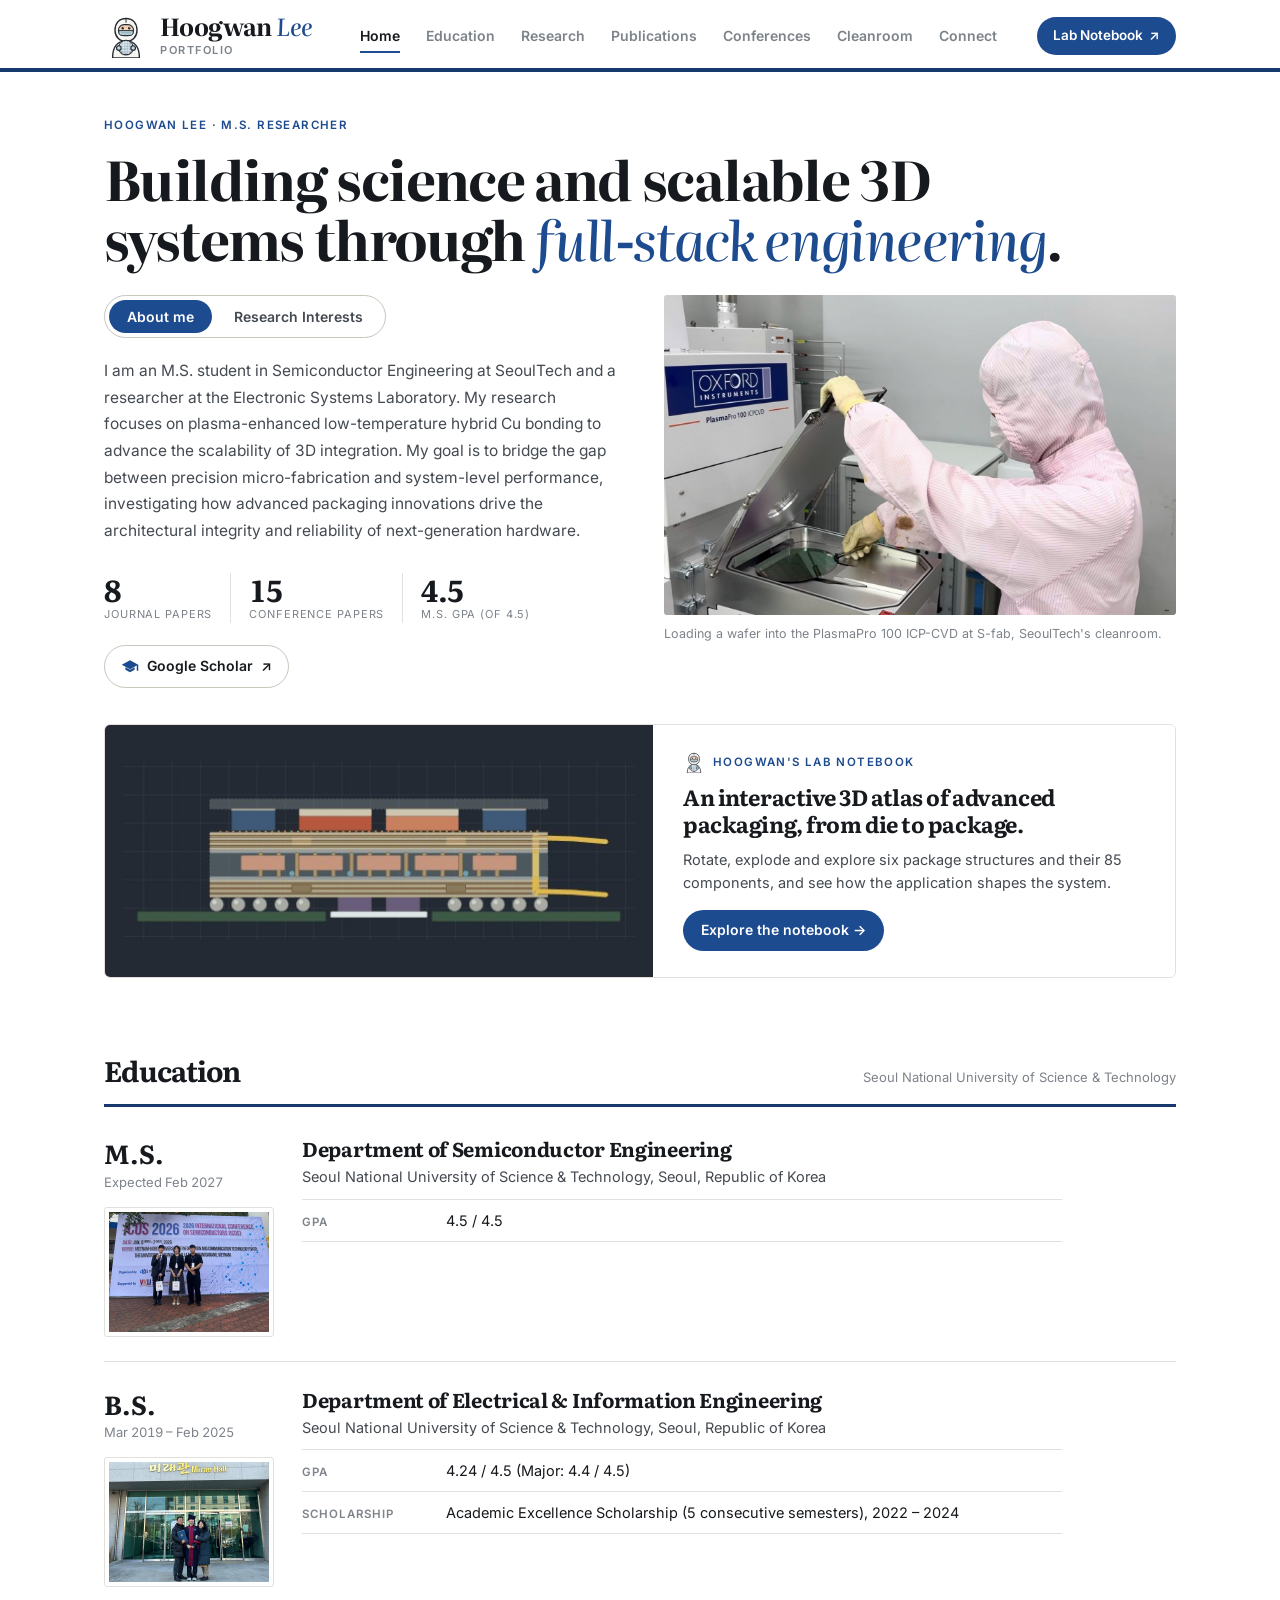
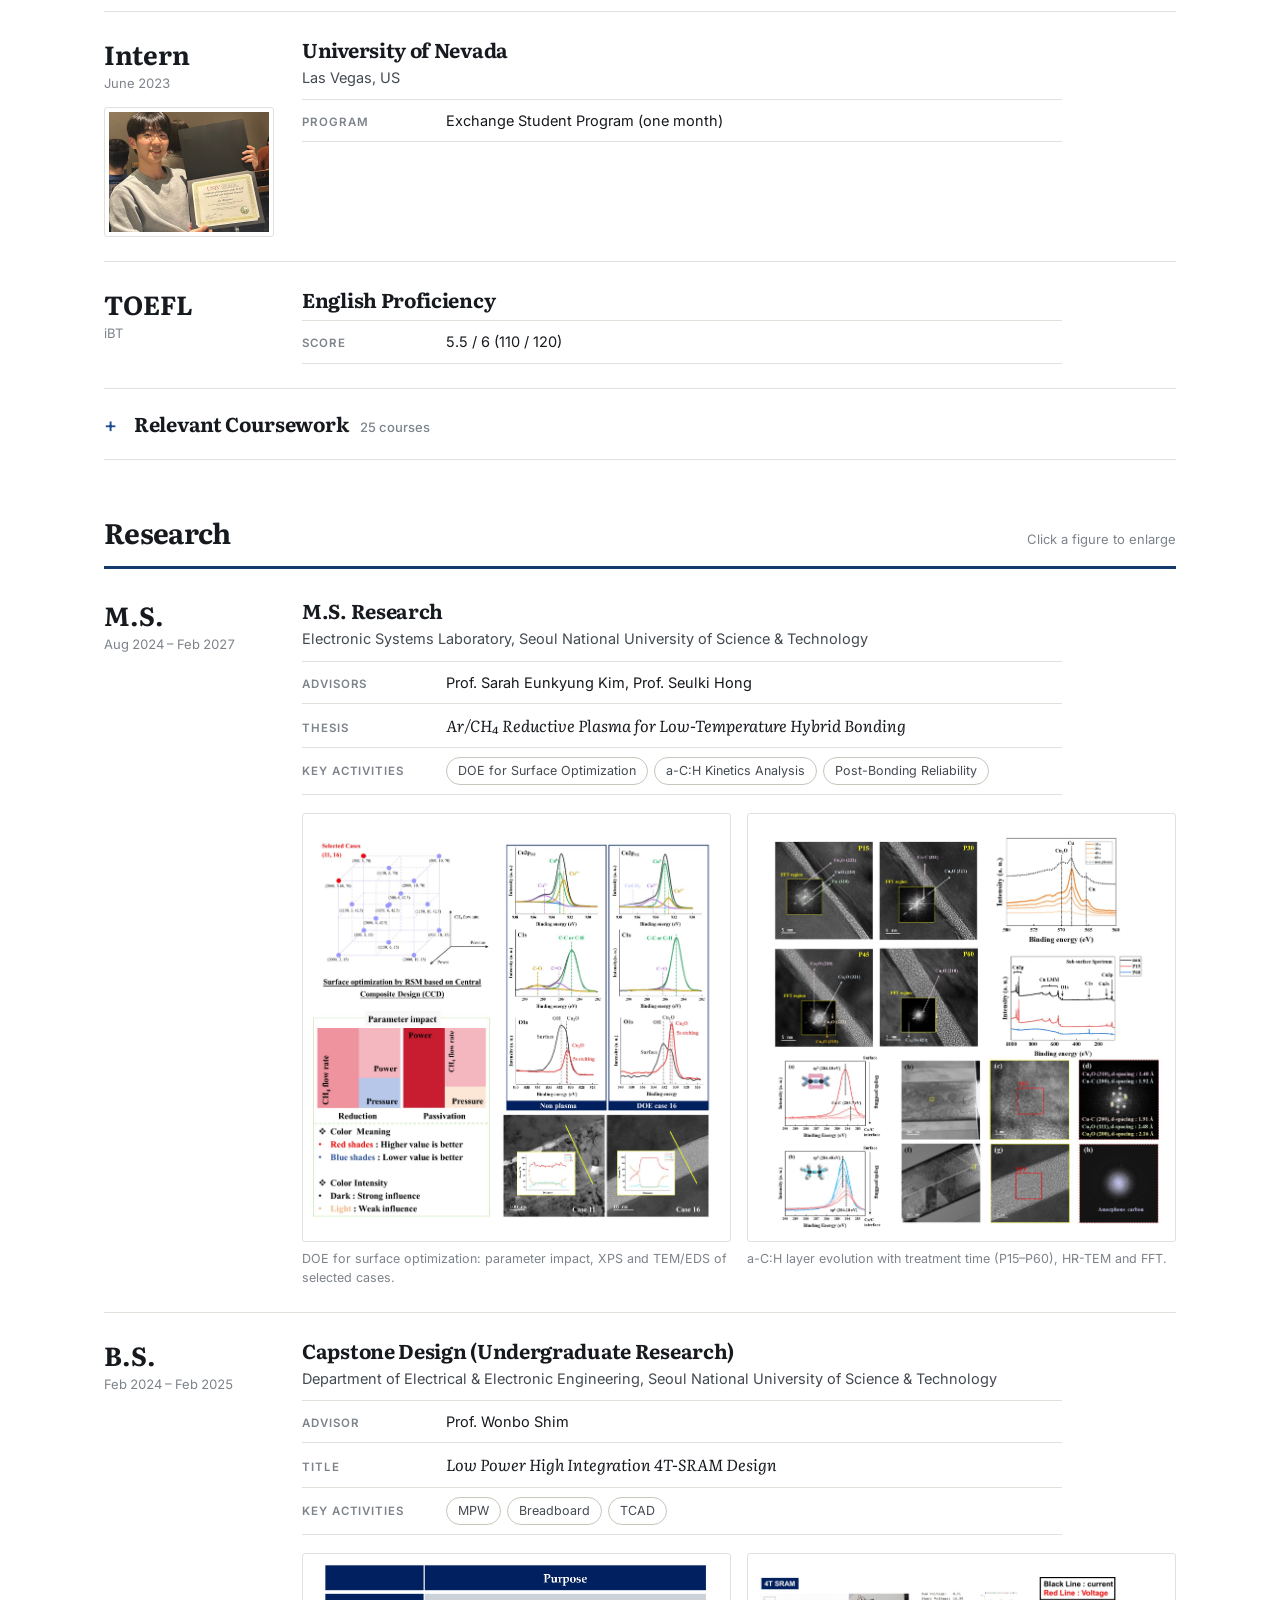
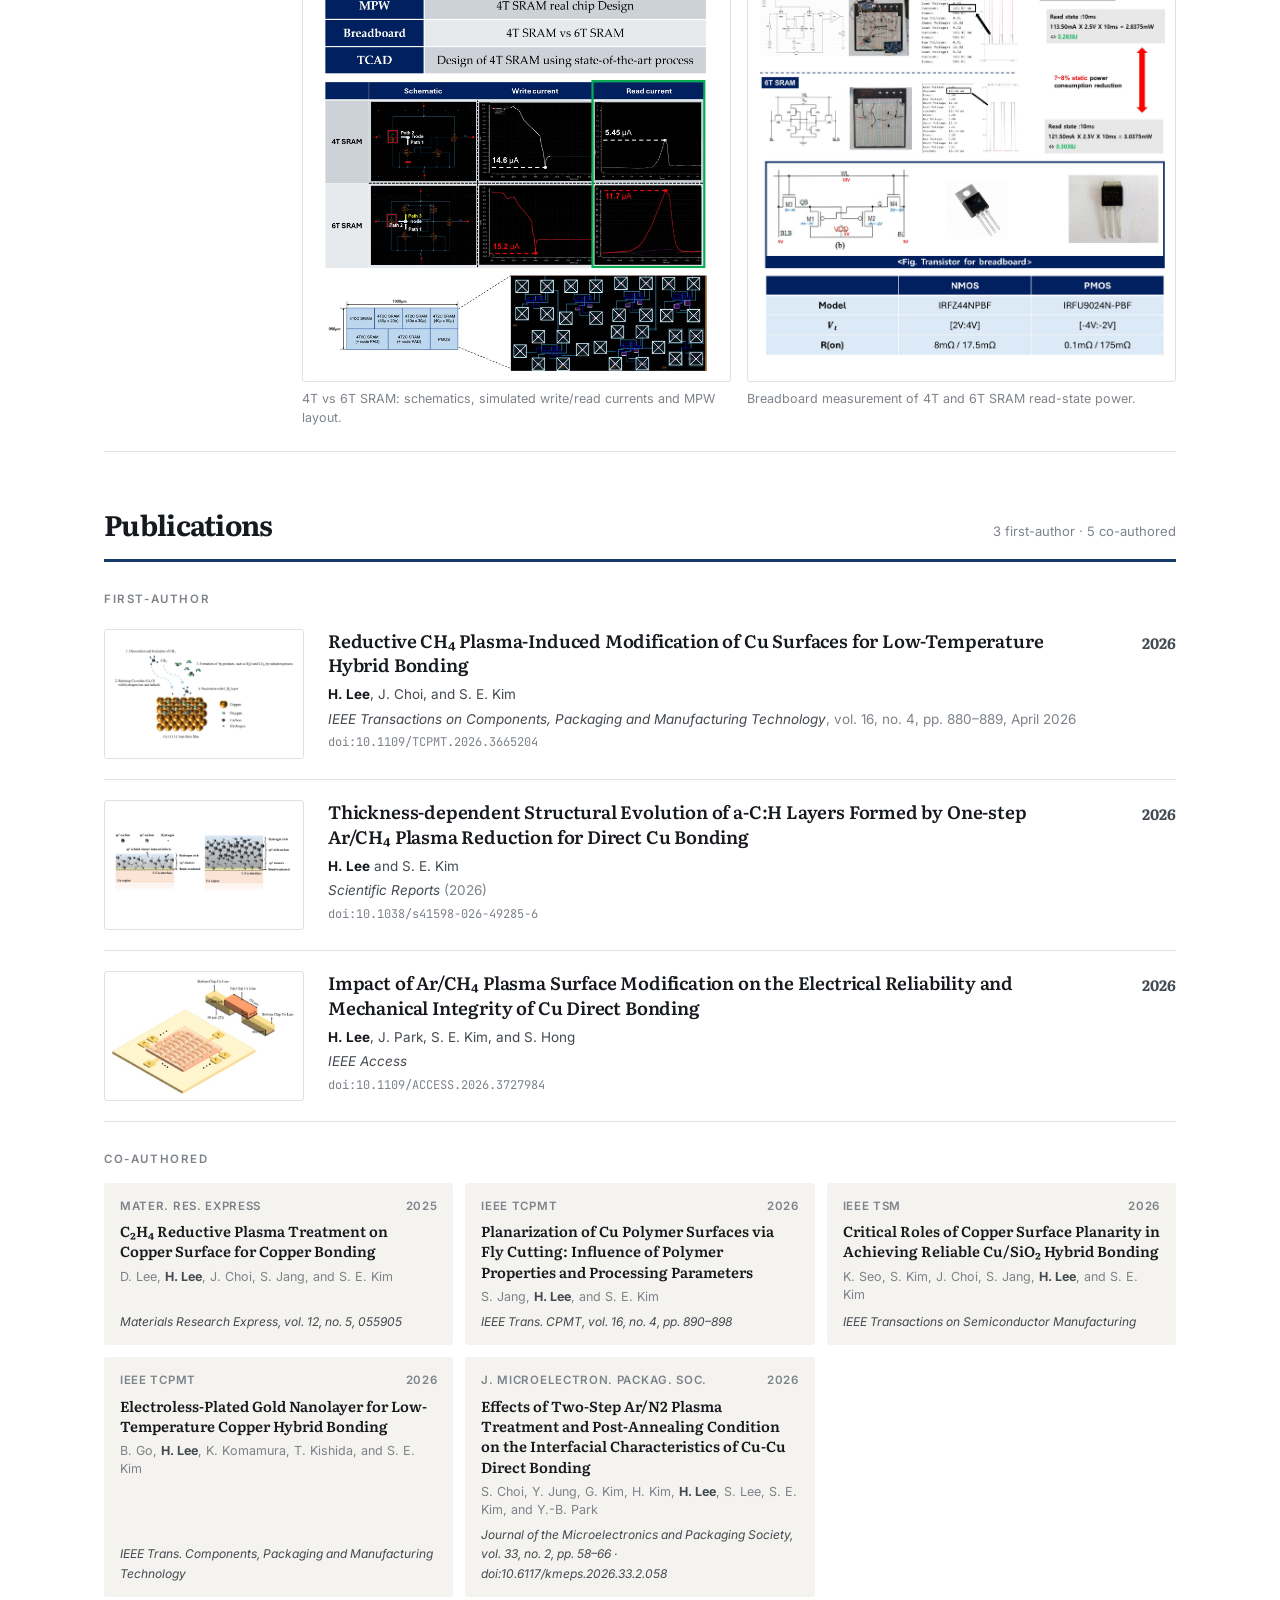
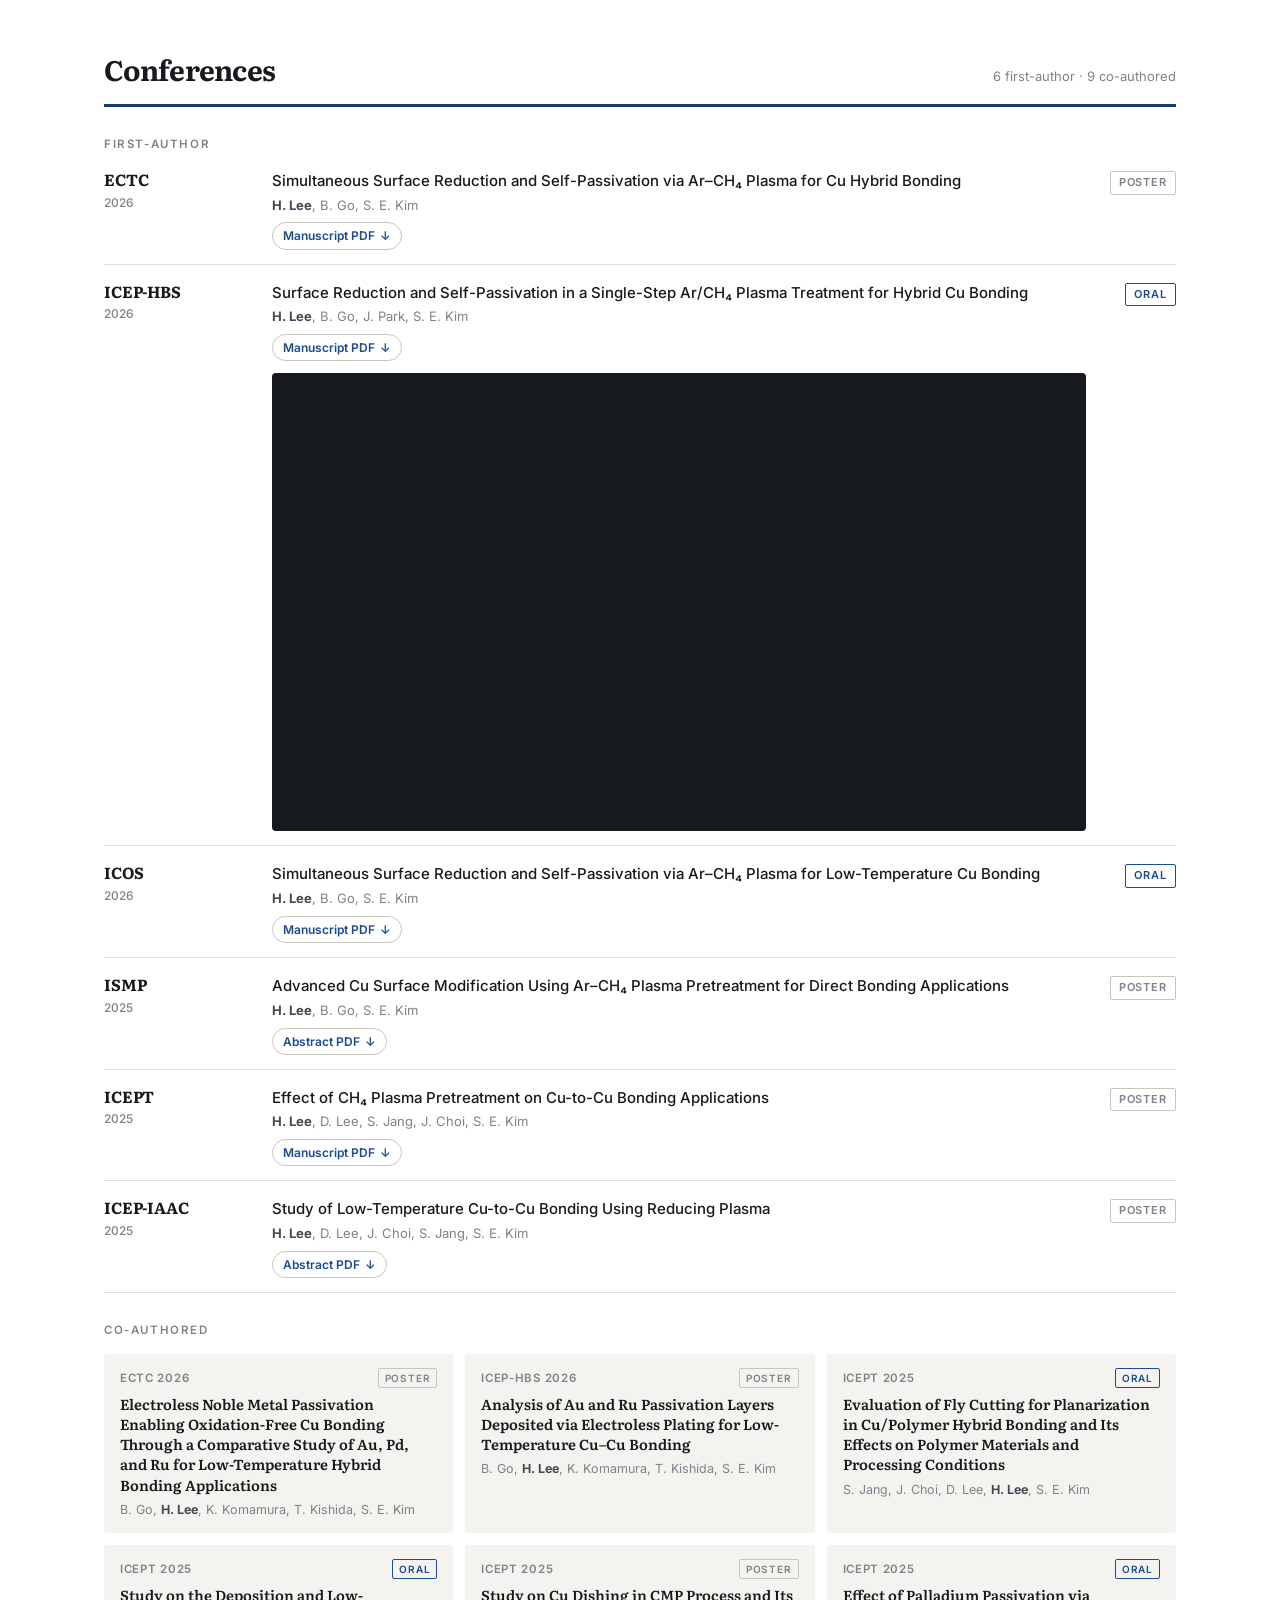
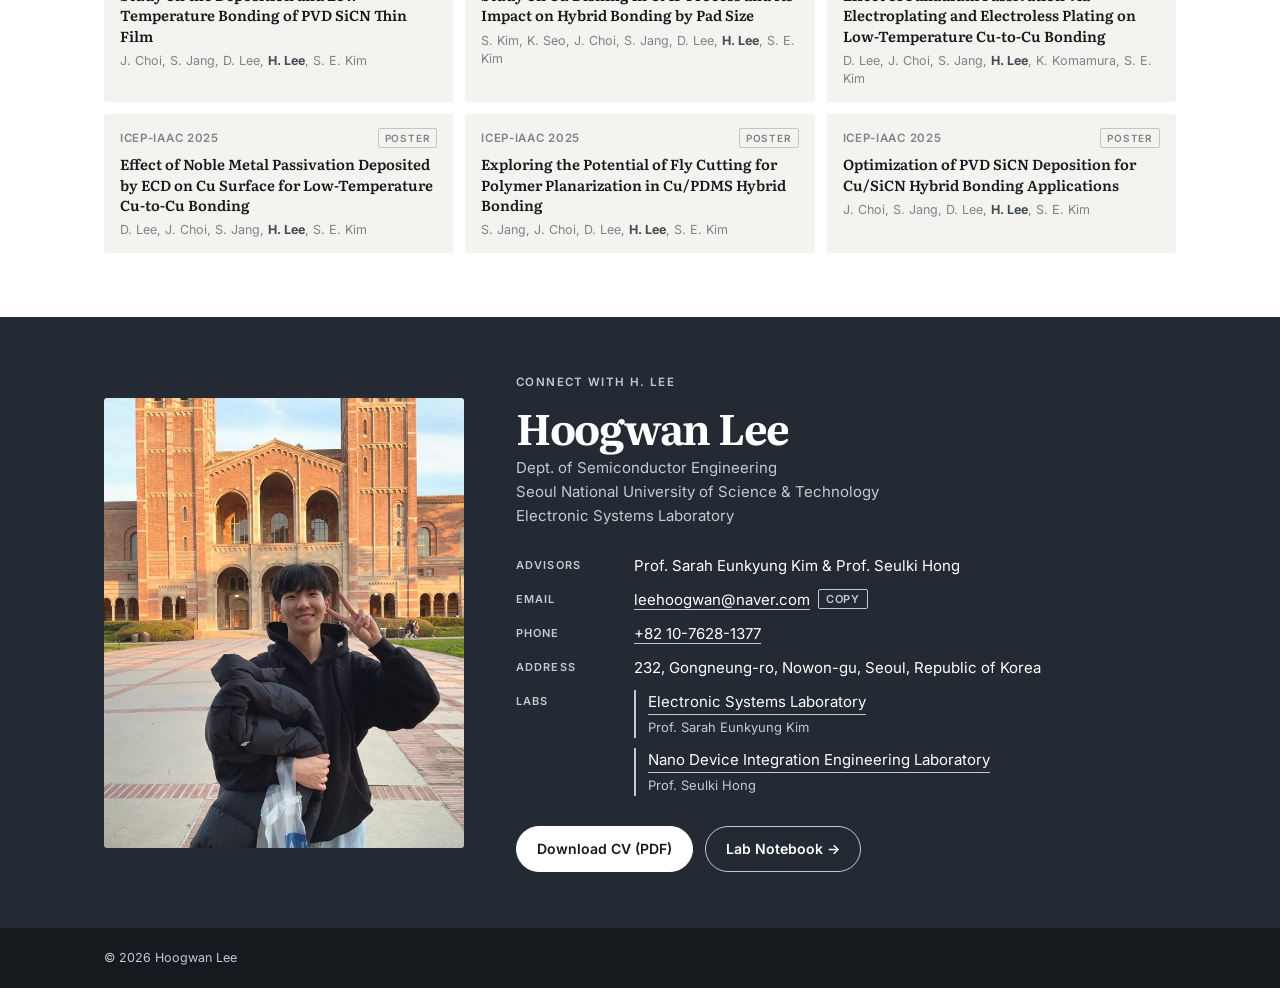
==== commit a26ab297: "Conferences: ICEP-HBS video spans the title column Co-Authored-By: Claude Opus 5.5 <noreply@anthropi" ====
--- a/index.html
+++ b/index.html
@@ -218,7 +218,7 @@
 .conf-auth b { color: var(--ink-mid); }
 .pdf-link { display: inline-flex; align-items: center; gap: 5px; margin-top: 7px; padding: 3px 10px; border: 1px solid var(--line-strong); border-radius: 999px; font-size: 12px; font-weight: 600; color: var(--signal); text-decoration: none; transition: border-color .15s, background .15s; }
 .pdf-link:hover { border-color: var(--signal); background: var(--panel); }
-.conf-video { position: relative; width: 100%; max-width: 480px; aspect-ratio: 16 / 9; margin-top: 12px; border-radius: 4px; overflow: hidden; background: var(--band-deep); }
+.conf-video { position: relative; width: 100%; max-width: 100%; aspect-ratio: 16 / 9; margin-top: 12px; border-radius: 4px; overflow: hidden; background: var(--band-deep); }
 .conf-video iframe { position: absolute; inset: 0; width: 100%; height: 100%; border: 0; }
 .type { justify-self: end; font-size: 11px; font-weight: 600; letter-spacing: 0.08em; text-transform: uppercase; border: 1px solid var(--line-strong); color: var(--ink-soft); padding: 2px 8px; border-radius: 2px; }
 .type.oral { border-color: var(--signal); color: var(--signal); }
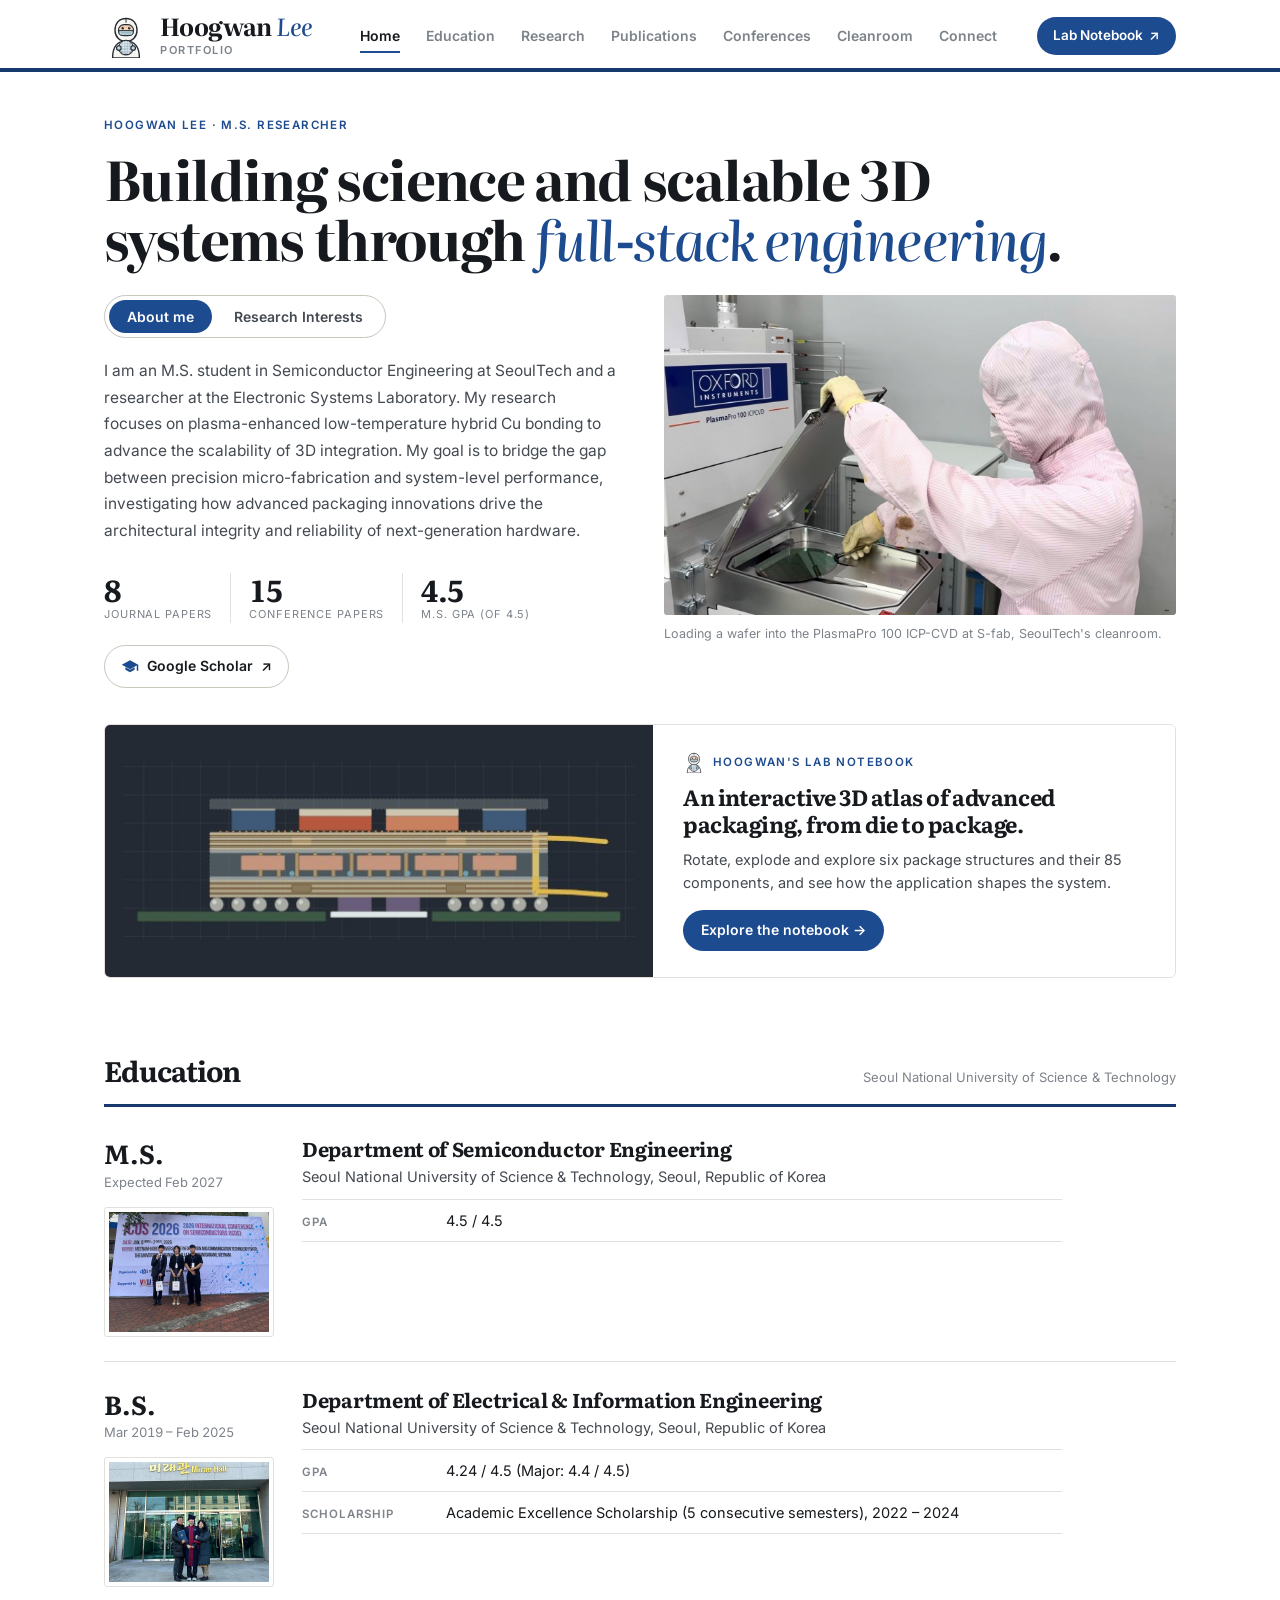
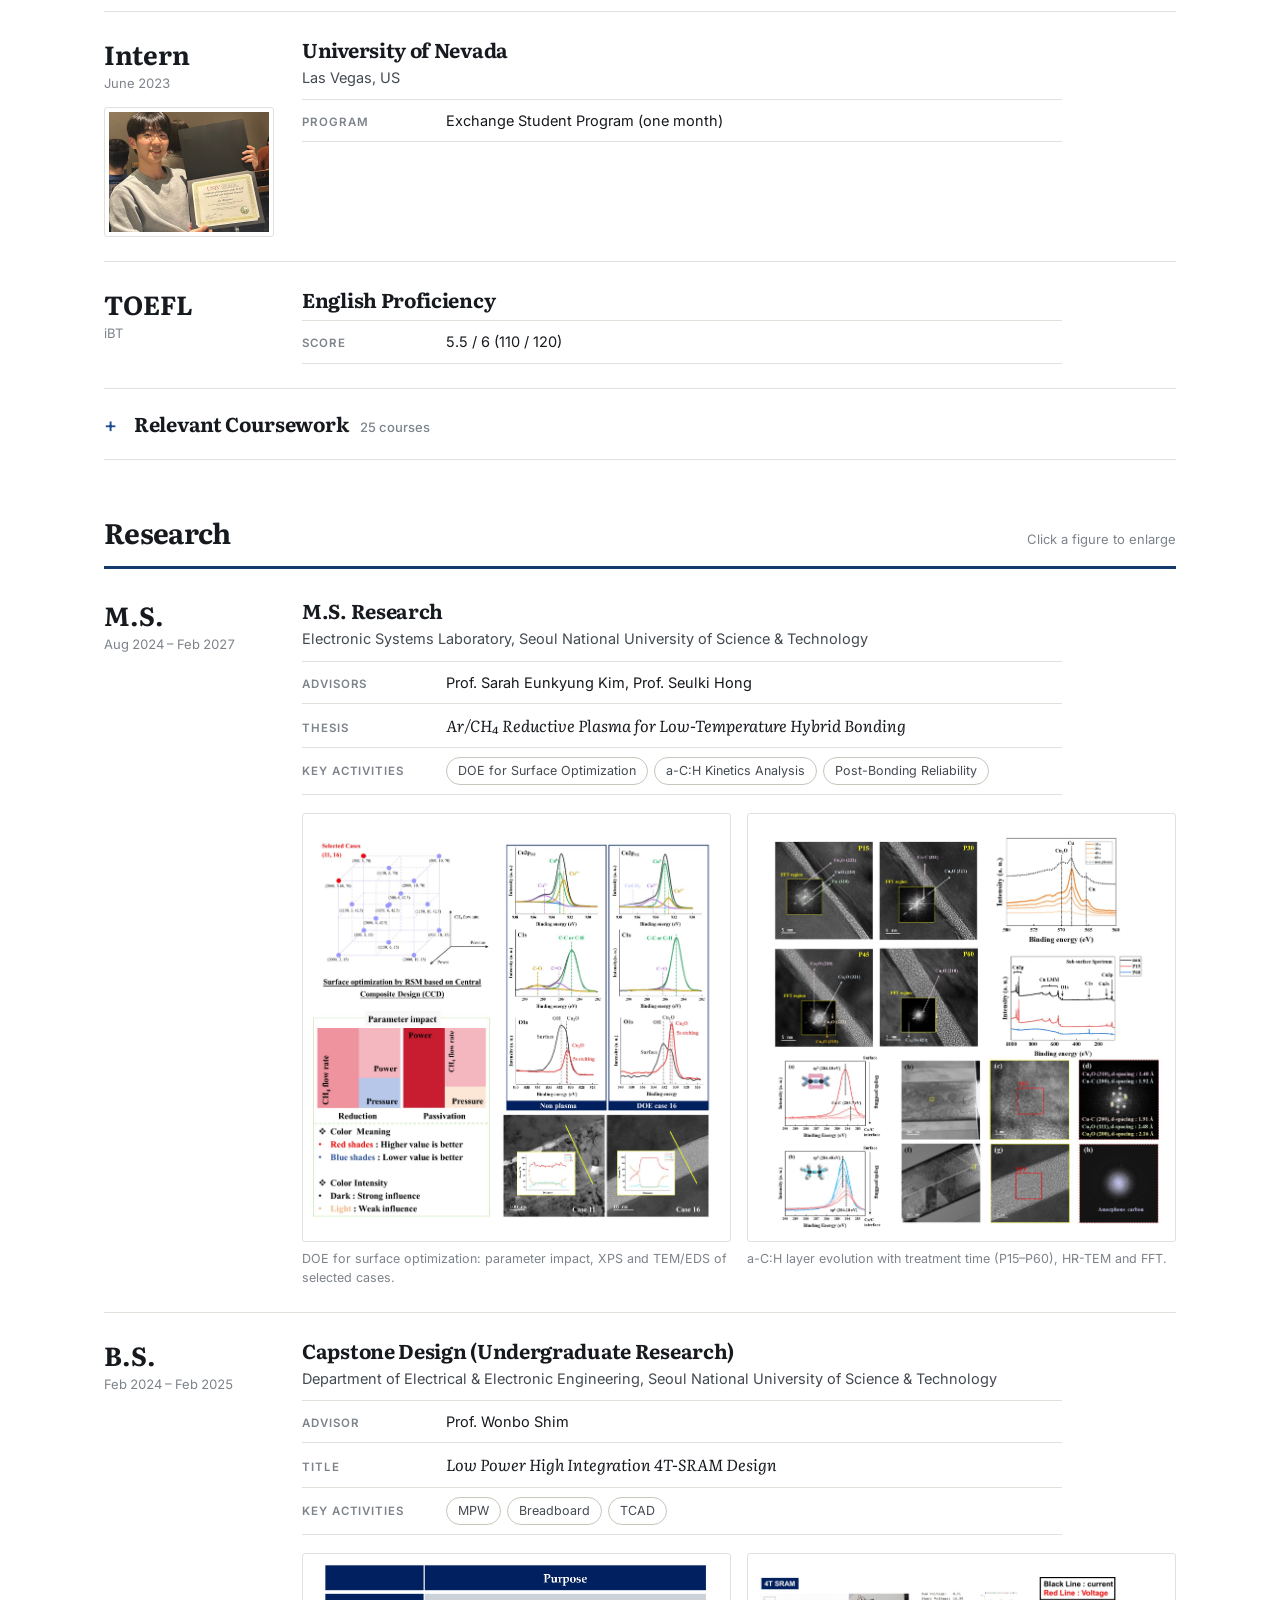
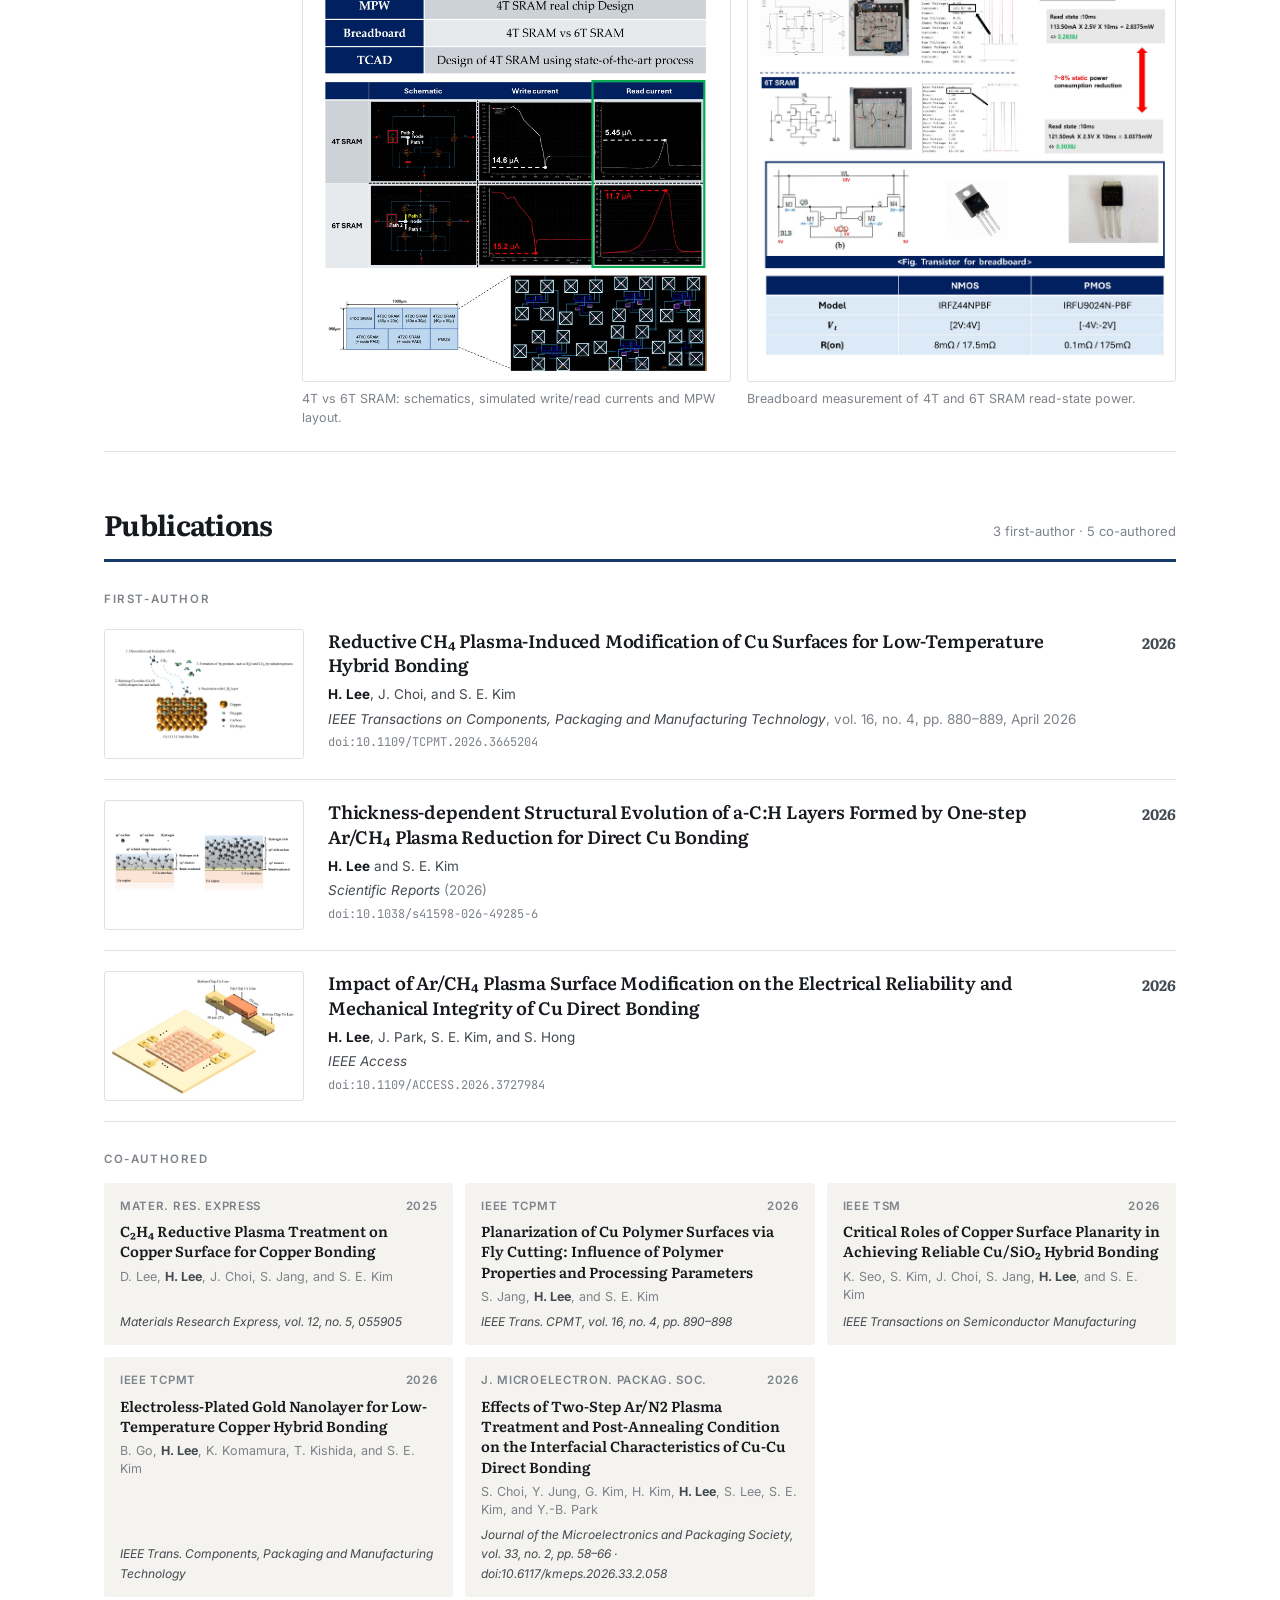
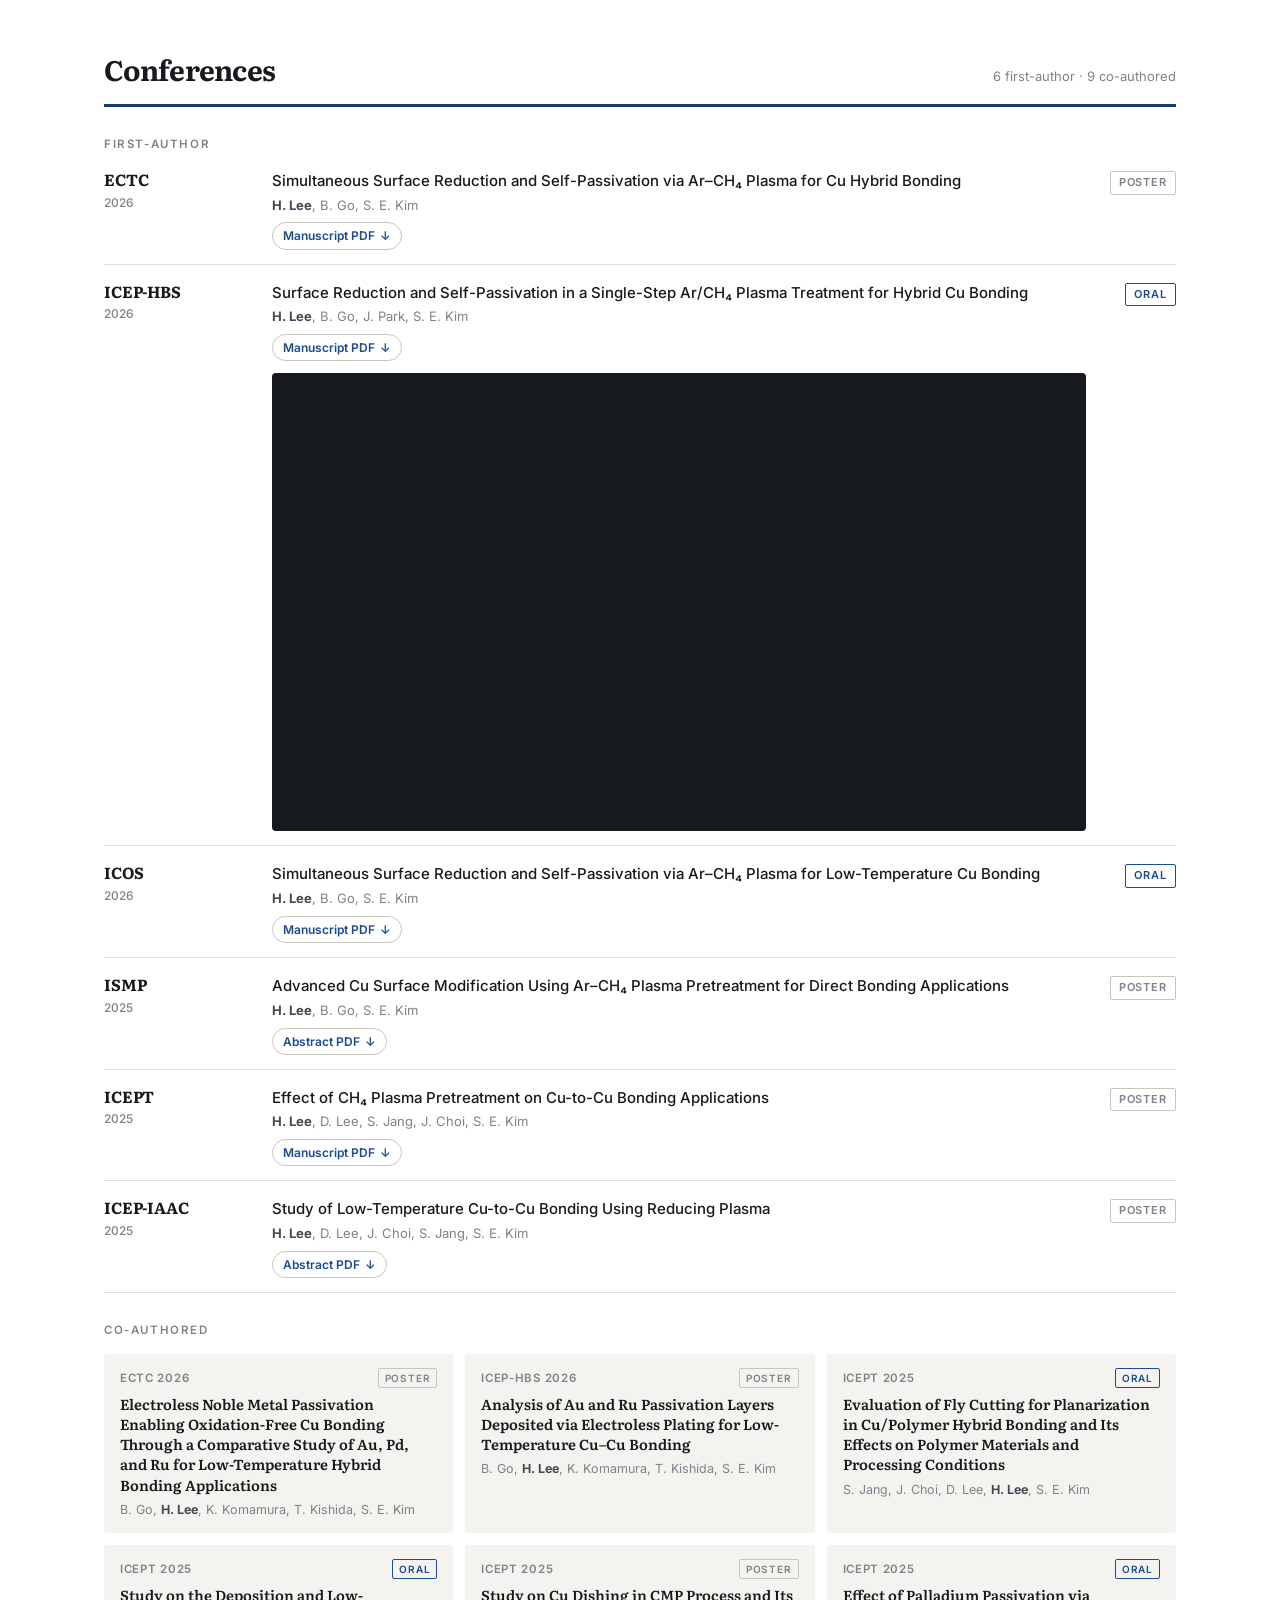
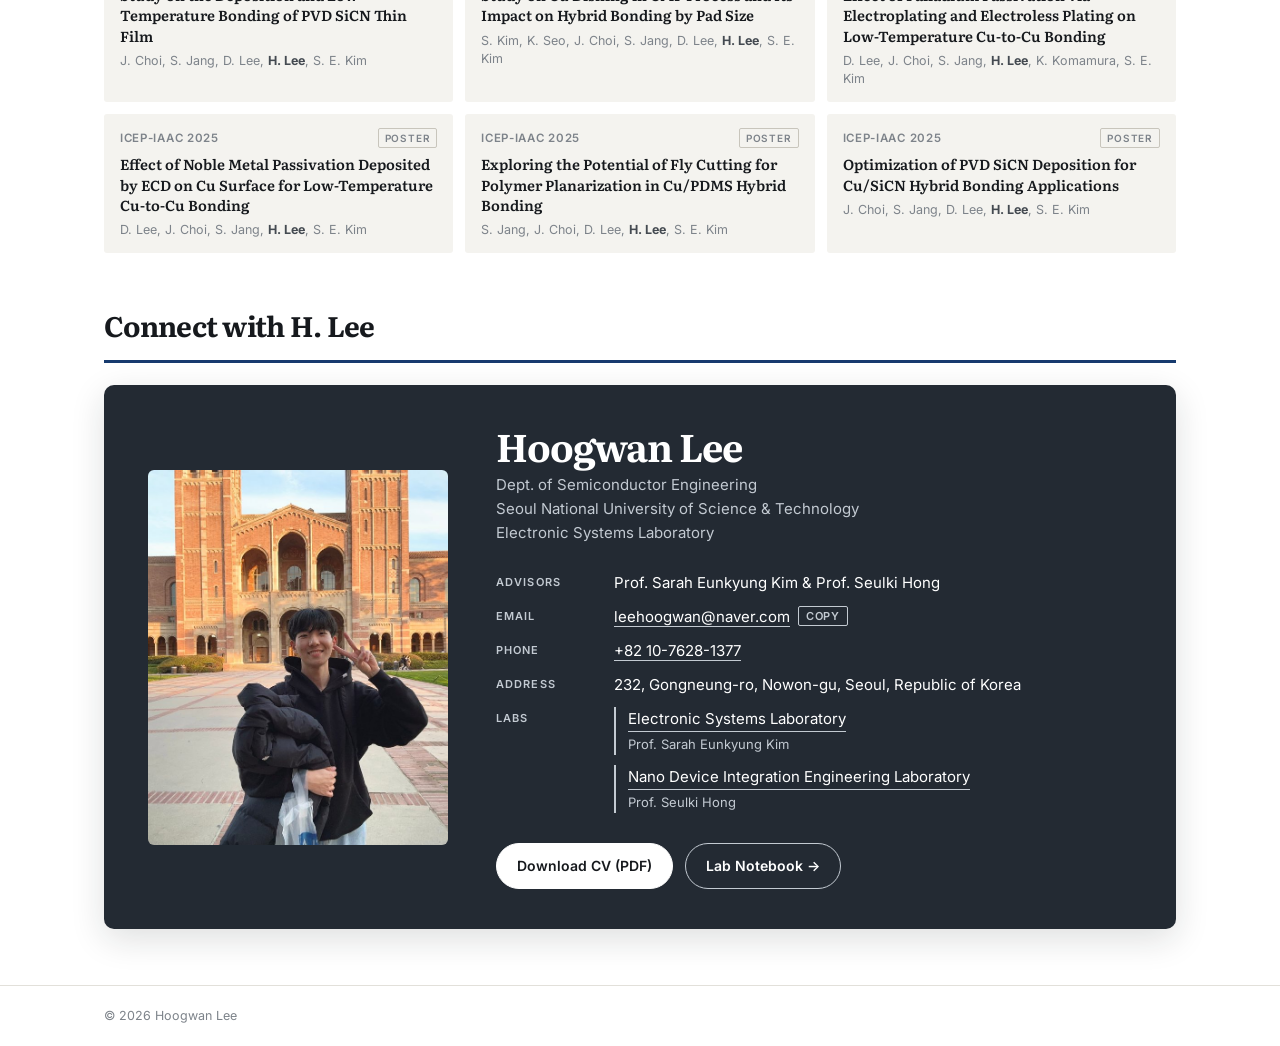
==== commit 91691e79: "Connect: section heading plus business-card panel; light footer Co-Authored-By: Claude Opus 5.5 <nor" ====
--- a/index.html
+++ b/index.html
@@ -324,13 +324,12 @@
 .post-pending { padding: 16px 18px; border-left: 2px solid var(--line-strong); color: var(--ink-soft); font-style: italic; }
 
 /* ---------- connect ---------- */
-.connect { margin-top: 44px; background: var(--band); color: var(--on-band); }
-.connect .wrap { padding-block: 56px; display: grid; grid-template-columns: 360px 1fr; gap: 52px; align-items: center; }
-.connect .wrap > * { min-width: 0; }
-.connect .kicker { color: var(--on-band-soft); }
+.connect { padding-bottom: 56px; }
+.card { margin-top: 22px; display: grid; grid-template-columns: 300px minmax(0, 1fr); gap: 48px; align-items: center; padding: 40px 44px; border-radius: 10px; background: var(--band); color: var(--on-band); box-shadow: 0 10px 34px rgba(22,25,29,0.14); }
+.card > * { min-width: 0; }
+.card-name { margin: 0 0 6px; font-family: var(--serif); font-size: clamp(28px, 3vw, 38px); font-weight: 700; letter-spacing: -0.03em; line-height: 1.1; }
 .portrait { margin: 0; }
-.portrait img { display: block; width: 100%; height: auto; aspect-ratio: 4 / 5; object-fit: cover; object-position: 47% 60%; border-radius: 3px; max-width: 100%; }
-.connect h2 { margin: 12px 0 6px; font-family: var(--serif); font-size: clamp(30px, 3.4vw, 42px); font-weight: 700; letter-spacing: -0.03em; line-height: 1.1; }
+.portrait img { display: block; width: 100%; height: auto; aspect-ratio: 4 / 5; object-fit: cover; object-position: 47% 60%; border-radius: 6px; max-width: 100%; }
 .affil { margin: 0 0 26px; color: var(--on-band-soft); font-size: 15px; line-height: 1.6; }
 .contact { margin: 0; display: grid; grid-template-columns: 100px 1fr; gap: 10px 18px; font-size: 15px; }
 .contact dt { font-size: 11px; font-weight: 600; letter-spacing: 0.1em; text-transform: uppercase; color: var(--on-band-soft); padding-top: 3px; }
@@ -347,7 +346,7 @@
 .btn { display: inline-flex; align-items: center; gap: 8px; padding: 11px 20px; border-radius: 999px; font-weight: 600; font-size: 14px; text-decoration: none; border: 1px solid var(--on-band-soft); color: var(--on-band); }
 .btn.primary { background: var(--on-band); border-color: var(--on-band); color: var(--band-deep); }
 .btn:hover { border-color: var(--on-band); }
-footer { background: var(--band-deep); color: var(--on-band-soft); }
+footer { border-top: 1px solid var(--line); color: var(--ink-soft); }
 footer .wrap { padding-block: 20px; display: flex; flex-wrap: wrap; justify-content: space-between; gap: 8px; font-size: 12.5px; }
 .cleanroom-page footer { margin-top: 56px; }
 
@@ -373,7 +372,7 @@
   .lead-top { padding-block: 32px 22px; }
   .lead { grid-template-columns: 1fr; gap: 28px; }
   .tabpanel { min-height: 0; }
-  .connect .wrap { grid-template-columns: 1fr; gap: 32px; }
+  .card { grid-template-columns: 1fr; gap: 28px; padding: 28px 24px; }
   .portrait { max-width: 360px; }
   .skills { grid-template-columns: 1fr; gap: 0; }
   .courses-body { grid-template-columns: 1fr; padding-left: 0; }
@@ -406,6 +405,7 @@
   .fig-pair { grid-template-columns: 1fr; }
   .more-posts .blog-grid { grid-template-columns: 1fr; }
   .contact { grid-template-columns: 1fr; gap: 2px; }
+  .card { padding: 22px 18px; }
   .contact dd { margin-bottom: 10px; }
 }
 </style>
@@ -720,14 +720,14 @@
   </section>
 
   <!-- CONNECT -->
-  <section id="connect" class="connect">
-    <div class="wrap">
+  <section id="connect" class="wrap block connect">
+    <div class="head"><h2>Connect with H. Lee</h2></div>
+    <div class="card">
       <figure class="portrait">
         <img src="assets/portrait.jpg" alt="Hoogwan Lee" width="1100" height="825" loading="lazy">
       </figure>
       <div>
-        <div class="kicker">Connect with H. Lee</div>
-        <h2>Hoogwan Lee</h2>
+        <p class="card-name">Hoogwan Lee</p>
         <p class="affil">Dept. of Semiconductor Engineering<br>Seoul National University of Science &amp; Technology<br>Electronic Systems Laboratory</p>
         <dl class="contact">
           <dt>Advisors</dt><dd>Prof. Sarah Eunkyung Kim &amp; Prof. Seulki Hong</dd>
